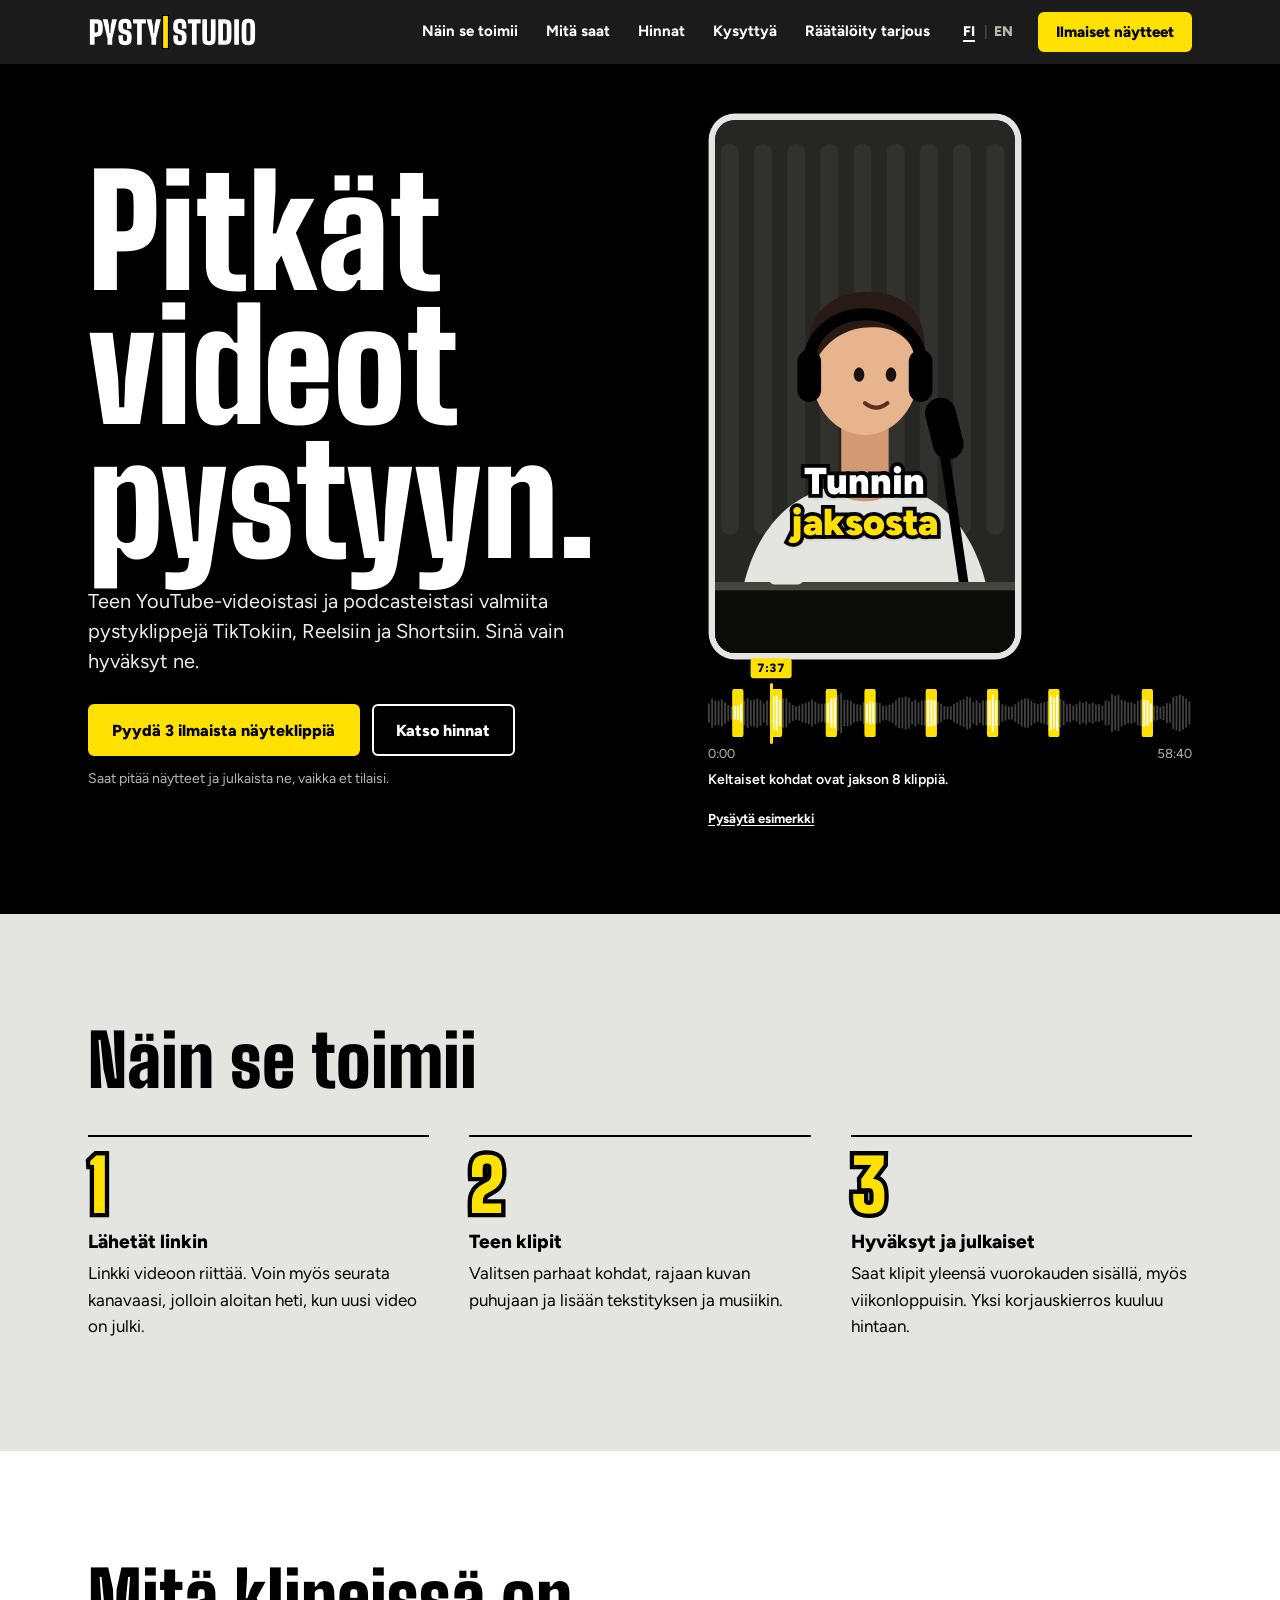
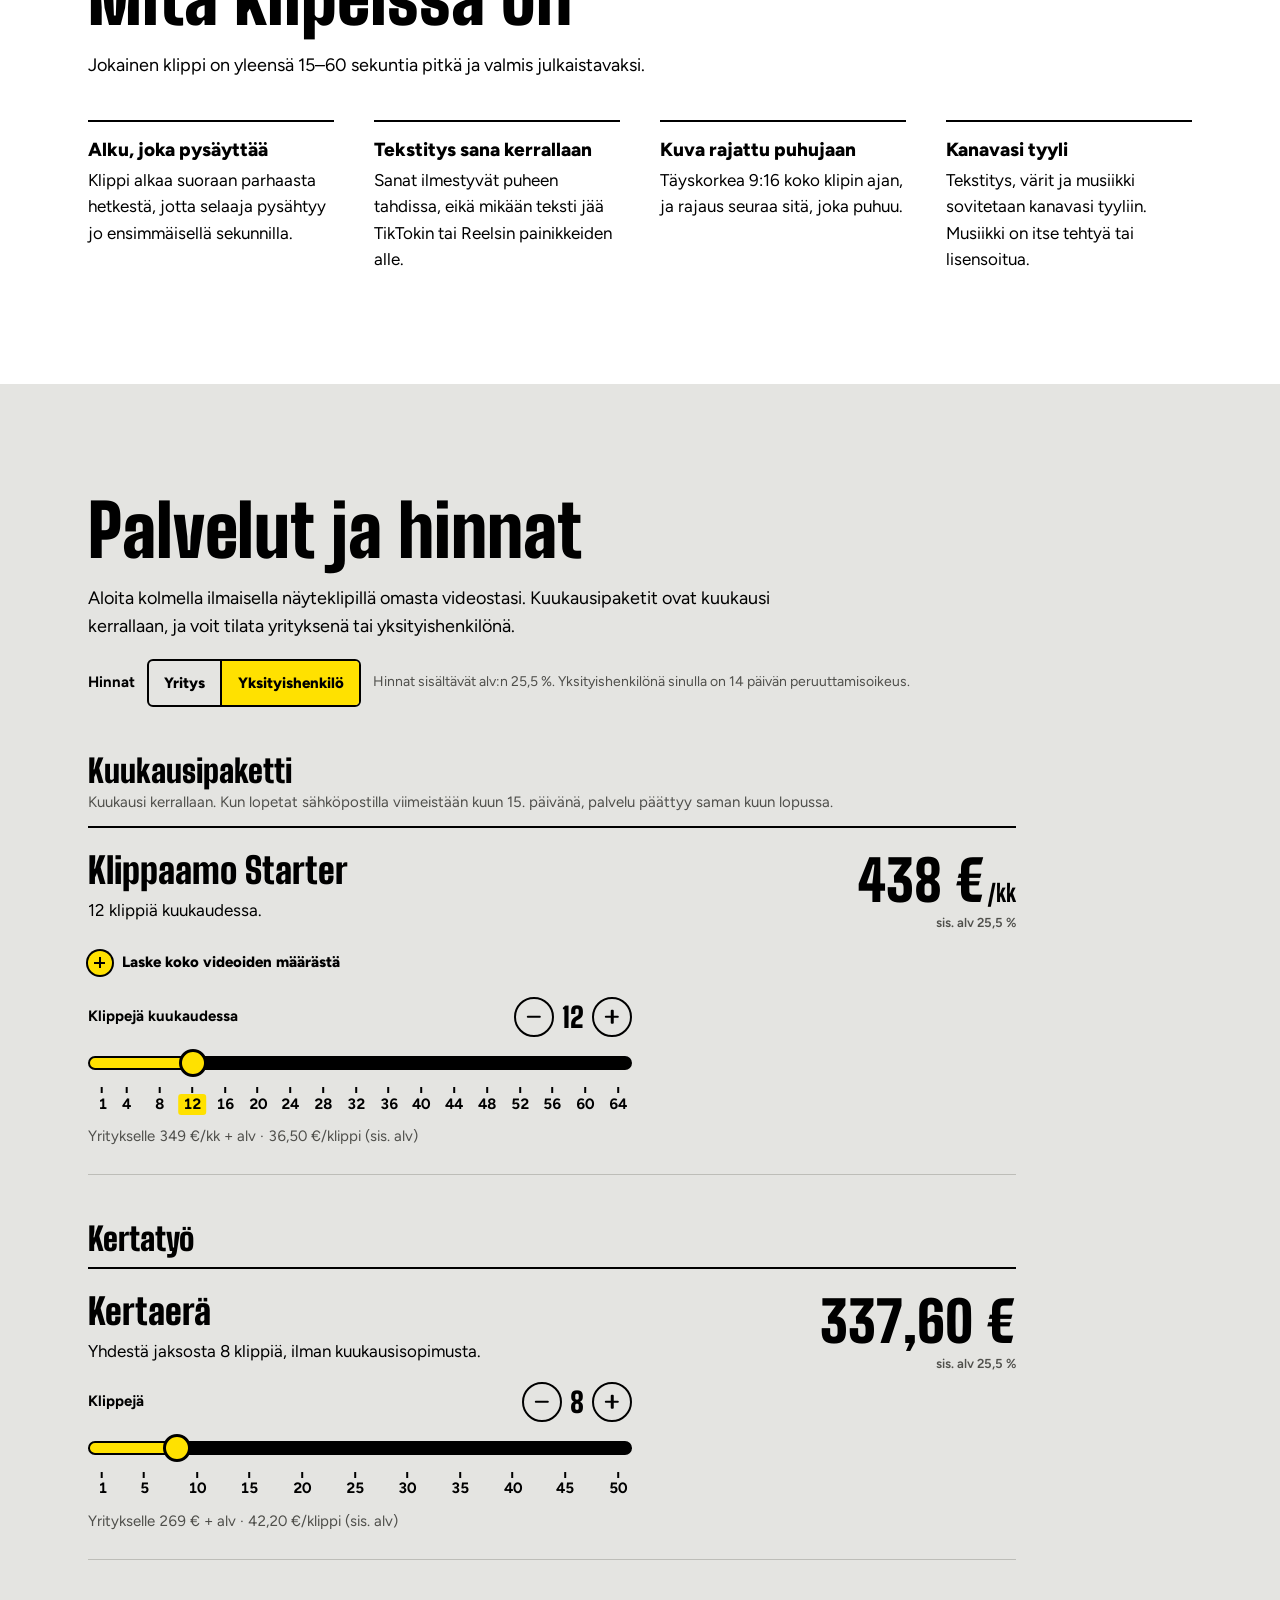
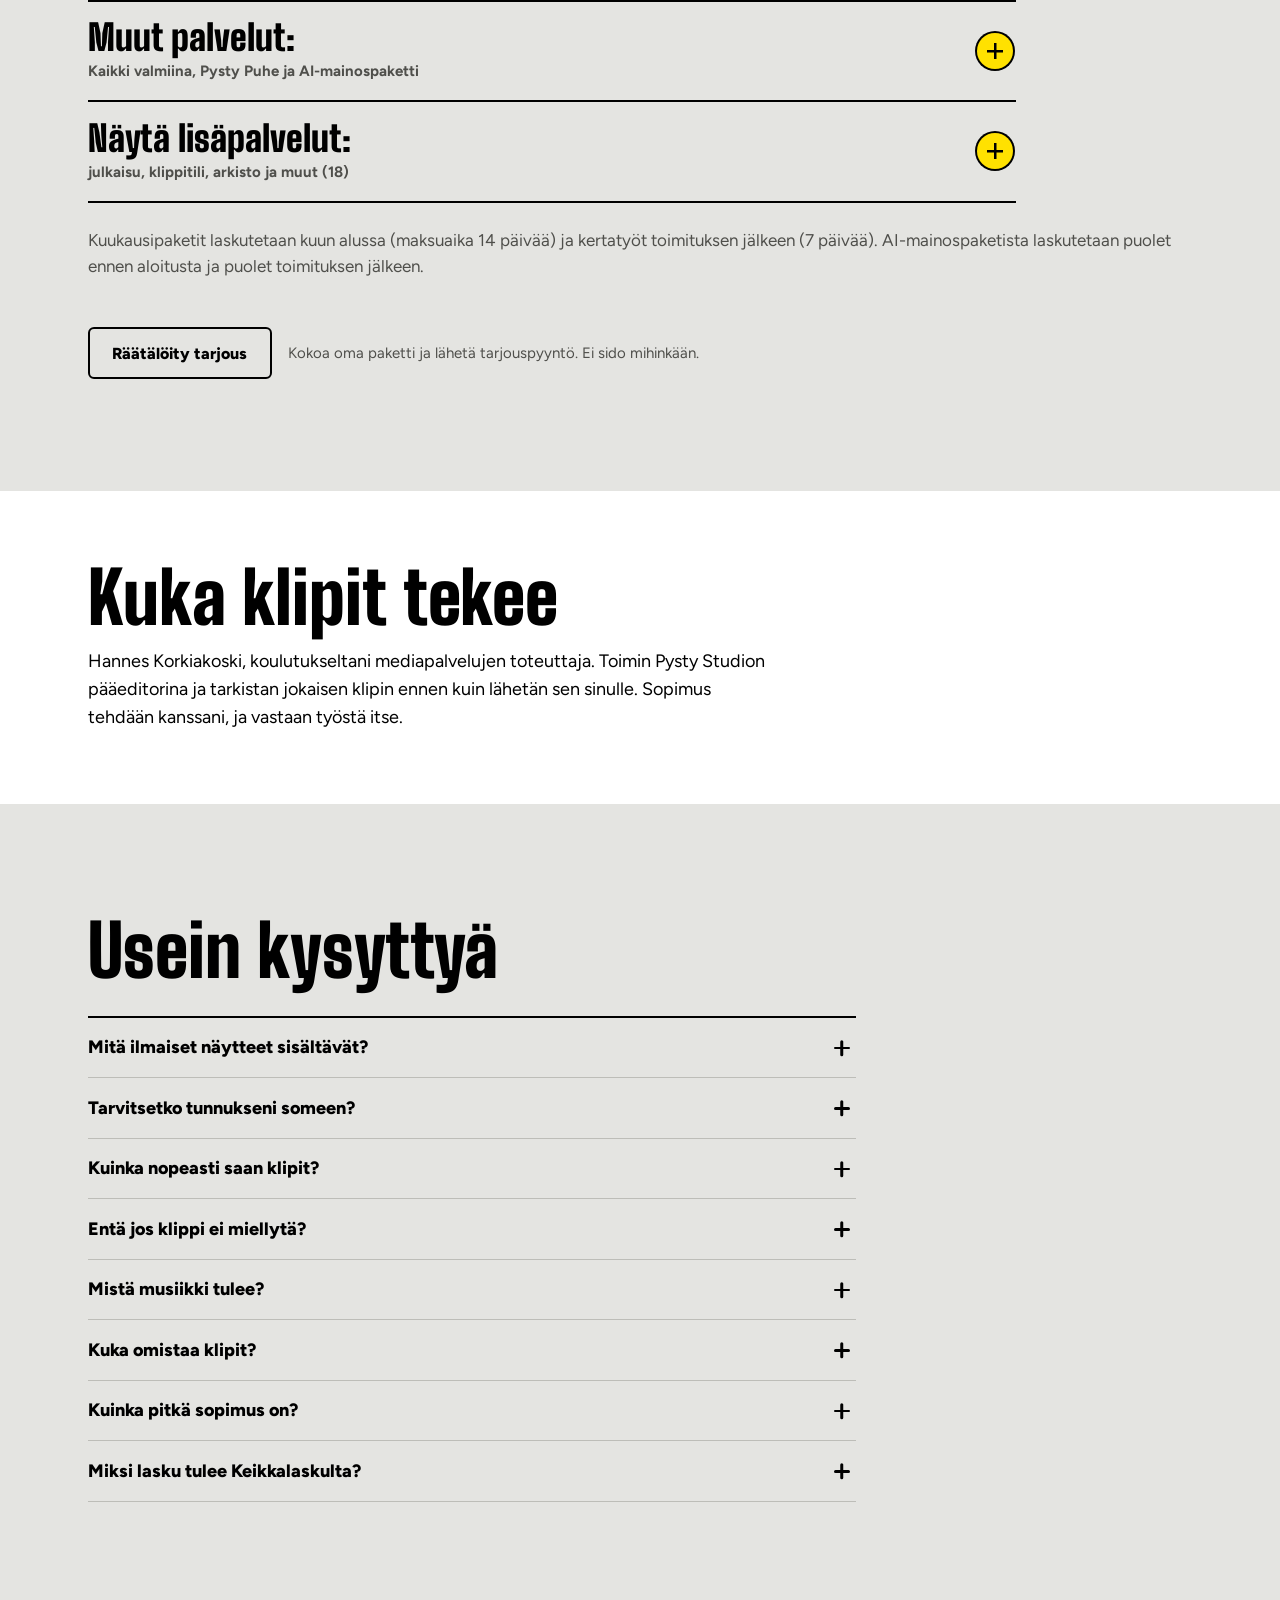
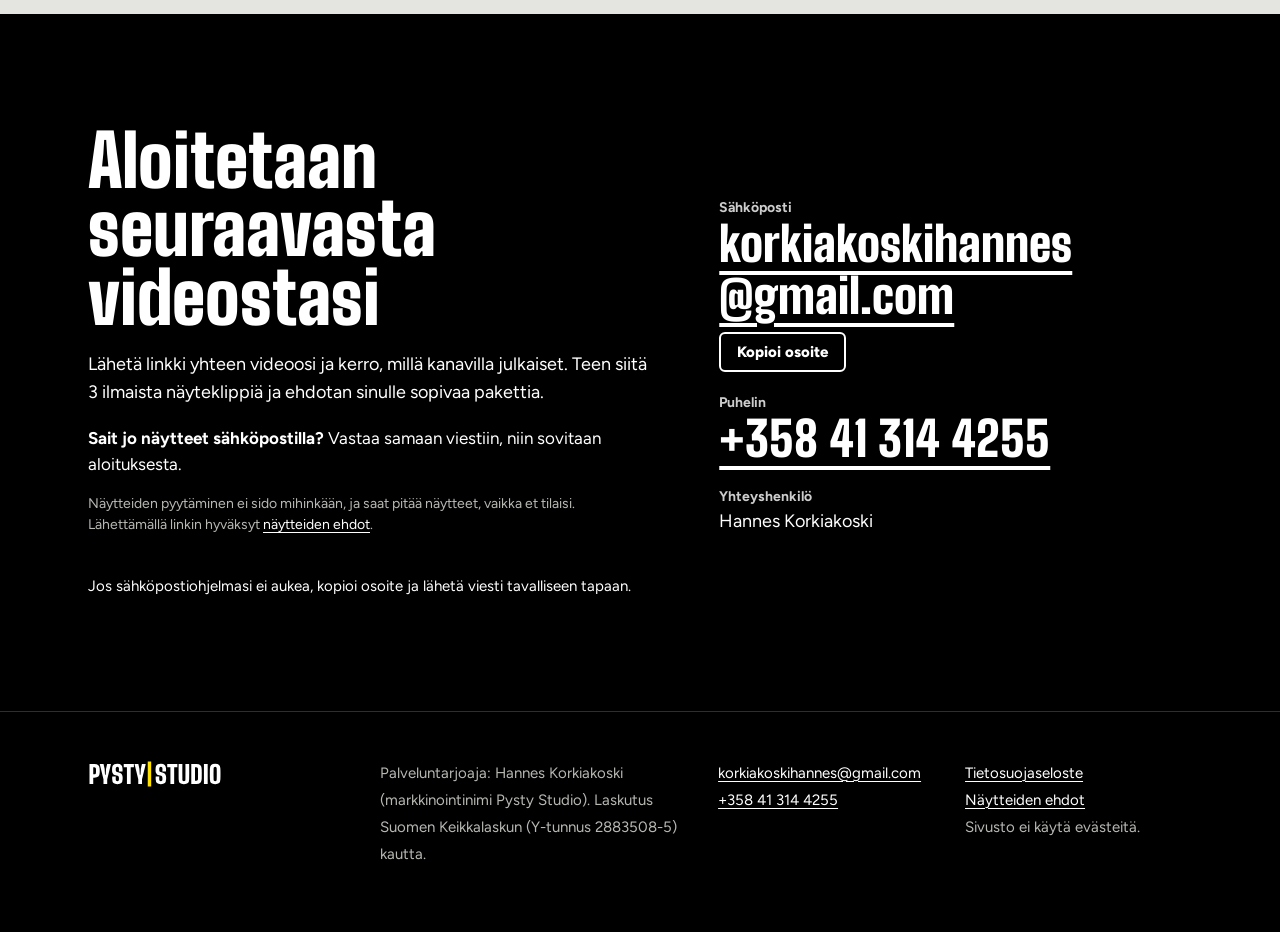
==== index.html @ 46921874 "Tekstikorjaukset (ChatGPT:n havainnot): valikossa Mitä saat / What you get, klipin pituus 15–60 s, i" ====
<!doctype html>
<html lang="fi">
<head>
  <meta charset="utf-8">
  <meta name="viewport" content="width=device-width, initial-scale=1">
  <title>Pysty Studio – pystyklipit pitkistä videoista ja podcasteista</title>
  <meta name="description" content="Pysty Studio tekee YouTube-videoista ja podcasteista valmiita 9:16-pystyklippejä TikTokiin, Reelsiin ja Shortsiin. 3 ilmaista näyteklippiä.">
  <!-- Hakukoneet ja somejaot. Osoitteet vaihtuvat, jos sivulle tulee oma verkkotunnus (ks. README.md). -->
  <link rel="canonical" href="https://pystystudio.fi/">
  <meta property="og:type" content="website">
  <meta property="og:site_name" content="Pysty Studio">
  <meta property="og:url" content="https://pystystudio.fi/">
  <meta property="og:title" content="Pysty Studio – pitkät videot pystyyn">
  <meta property="og:description" content="Valmiit pystyklipit YouTube-videoista ja podcasteista TikTokiin, Reelsiin ja Shortsiin. 3 ilmaista näyteklippiä.">
  <meta property="og:locale" content="fi_FI">
  <meta property="og:locale:alternate" content="en_US">
  <meta property="og:image" content="https://pystystudio.fi/assets/jakokuva.png">
  <meta property="og:image:type" content="image/png">
  <meta property="og:image:width" content="1200">
  <meta property="og:image:height" content="630">
  <meta property="og:image:alt" content="Pysty Studio: Pitkät videot pystyyn. 3 ilmaista näyteklippiä.">
  <meta name="twitter:card" content="summary_large_image">
  <meta name="theme-color" content="#000000">
  <!-- Kieliversiot: suomi (oletus) ja englanti (en/). -->
  <link rel="alternate" hreflang="fi" href="https://pystystudio.fi/">
  <link rel="alternate" hreflang="en" href="https://pystystudio.fi/en/">
  <link rel="alternate" hreflang="x-default" href="https://pystystudio.fi/">
  <link rel="icon" href="assets/apple-touch-icon.png" type="image/png" sizes="180x180">
  <link rel="icon" href="assets/favicon.svg" type="image/svg+xml">
  <link rel="apple-touch-icon" href="assets/apple-touch-icon.png">
  <!-- Fontit tulevat Google Fontsista. Omalle palvelimelle siirto: ks. README.md -->
  <link rel="preconnect" href="https://fonts.googleapis.com">
  <link rel="preconnect" href="https://fonts.gstatic.com" crossorigin>
  <link rel="stylesheet" href="https://fonts.googleapis.com/css2?family=Big+Shoulders+Display:wght@700..900&family=Figtree:wght@400..900&display=swap">
  <link rel="stylesheet" href="assets/tyyli.css">
  <!-- Pystyviiva-ilme (käytössä 23.10.2026): luokka ilme-uusi sekä assets/ilme-uusi.css ja ilme-uusi.js.
       Avausefekti (data-intro): poistettiin 28.10.2026 ja palautettiin uusittuna 29.10.2026 (noin 1,5 s, ilme-uusi.js).
       Introa ei näytetä, jos osoitteessa on #-ankkuri tai parametreja (esim. myyntiviestin linkki), paitsi ?intro=1. -->
  <script data-polku="assets/" data-intro>
  (function () {
    var h = document.documentElement, s = document.currentScript, p = s.getAttribute('data-polku');
    h.classList.add('ilme-uusi');
    var liike = !(window.matchMedia && window.matchMedia('(prefers-reduced-motion: reduce)').matches);
    if (liike && 'IntersectionObserver' in window) h.classList.add('ilme-animoi');
    var pakota = /[?&]intro=1(&|$)/.test(location.search);
    if (liike && s.hasAttribute('data-intro') && !location.hash && (!location.search || pakota)) {
      var nahty = false;
      try { nahty = window.localStorage.getItem('pystystudio-intro') === '1'; } catch (e) { nahty = false; }
      if (/[?&]intro=1(&|$)/.test(location.search)) nahty = false;
      if (!nahty) h.classList.add('intro-tulossa');
    }
    document.write('<link rel="stylesheet" href="' + p + 'ilme-uusi.css"><script src="' + p + 'ilme-uusi.js" defer><\/script>');
  })();
  </script>
  <script src="assets/sivu.js" defer></script>
  <script src="assets/hintadata.js" defer></script>
  <script src="assets/valuutta.js" defer></script>
  <script src="assets/hinnat.js" defer></script>
  <script src="assets/sahkoposti.js" defer></script>
</head>
<body>
  <a class="ohituslinkki" href="#sisalto">Siirry sisältöön</a>

  <!-- Esimerkkikuvan podcaststudio. Värit tulevat tyyli.css:n k-alkuisista muuttujista. -->
  <svg class="svg-maaritykset" width="0" height="0" aria-hidden="true" focusable="false">
    <defs>
      <pattern id="rimat" width="56" height="900" patternUnits="userSpaceOnUse">
        <rect x="13" y="40" width="30" height="660" rx="15" style="fill:var(--k-rima)"/>
      </pattern>
    </defs>
    <symbol id="kohtaus" viewBox="0 0 1600 900">
      <rect width="1600" height="900" style="fill:var(--k-seina)"/>
      <rect width="1600" height="900" fill="url(#rimat)"/>
      <circle cx="800" cy="170" r="74" style="fill:var(--k-lamppu);opacity:.18"/>
      <circle cx="800" cy="170" r="34" style="fill:var(--k-lamppu)"/>
      <!-- Puhuja A -->
      <path d="M262 900C264 724 332 642 420 620H540C628 642 696 724 698 900Z" style="fill:var(--k-paita-a)"/>
      <path d="M440 520h80v104c0 26-80 26-80 0z" style="fill:var(--k-iho-a-varjo)"/>
      <ellipse cx="480" cy="420" rx="92" ry="112" style="fill:var(--k-iho-a)"/>
      <path d="M386 428C370 330 420 290 486 290C552 290 596 334 576 424C566 378 540 352 498 350C450 348 410 370 386 428Z" style="fill:var(--k-hius-a)"/>
      <path d="M384 424C380 296 580 296 576 424" style="fill:none;stroke:var(--k-tumma);stroke-width:20;stroke-linecap:round"/>
      <rect x="366" y="388" width="40" height="88" rx="20" style="fill:var(--k-tumma)"/>
      <rect x="554" y="388" width="40" height="88" rx="20" style="fill:var(--k-tumma)"/>
      <ellipse cx="470" cy="430" rx="9" ry="12" style="fill:var(--k-silma)"/>
      <ellipse cx="524" cy="430" rx="9" ry="12" style="fill:var(--k-silma)"/>
      <path d="M480 478q19 15 38 0" style="fill:none;stroke:var(--k-suu);stroke-width:7;stroke-linecap:round"/>
      <path d="M648 790L614 560" style="stroke:var(--k-tumma);stroke-width:16;stroke-linecap:round"/>
      <rect x="588" y="468" width="52" height="106" rx="26" transform="rotate(-14 614 521)" style="fill:var(--k-tumma)"/>
      <!-- Puhuja B -->
      <path d="M902 900C904 724 972 642 1060 620H1180C1268 642 1336 724 1338 900Z" style="fill:var(--k-paita-b)"/>
      <path d="M1080 520h80v104c0 26-80 26-80 0z" style="fill:var(--k-iho-b-varjo)"/>
      <ellipse cx="1120" cy="420" rx="92" ry="112" style="fill:var(--k-iho-b)"/>
      <path d="M1024 404C1022 306 1070 286 1120 286C1170 286 1218 306 1216 404Z" style="fill:var(--k-pipo)"/>
      <rect x="1018" y="370" width="204" height="46" rx="23" style="fill:var(--k-pipo-varjo)"/>
      <ellipse cx="1092" cy="446" rx="9" ry="12" style="fill:var(--k-silma)"/>
      <ellipse cx="1146" cy="446" rx="9" ry="12" style="fill:var(--k-silma)"/>
      <path d="M1100 490q19 15 38 0" style="fill:none;stroke:var(--k-suu);stroke-width:7;stroke-linecap:round"/>
      <path d="M952 790L986 560" style="stroke:var(--k-tumma);stroke-width:16;stroke-linecap:round"/>
      <rect x="960" y="468" width="52" height="106" rx="26" transform="rotate(14 986 521)" style="fill:var(--k-tumma)"/>
      <!-- Pöytä -->
      <rect y="780" width="1600" height="120" style="fill:var(--k-poyta)"/>
      <rect y="780" width="1600" height="14" style="fill:var(--k-poyta-reuna)"/>
      <rect x="318" y="722" width="58" height="62" rx="9" style="fill:var(--k-muki)"/>
      <rect x="1226" y="722" width="58" height="62" rx="9" style="fill:var(--k-muki)"/>
    </symbol>
  </svg>

  <header class="ylapalkki">
    <div class="kehys ylapalkki-sisalto">
      <a class="logo" href="index.html" aria-label="Pysty Studio, etusivu">
        <img class="logo-vaalea" src="assets/logo.svg" alt="Pysty Studio" width="537" height="121">
        <img class="logo-tumma" src="assets/logo-tumma.svg" alt="" width="537" height="112">
      </a>
      <!-- Kapealla näytöllä (alle 56em) päävalikko avautuu Valikko-napista (sivu.js), ja kielivalinta on valikon lopussa.
           Ilman JavaScriptiä nappi on piilossa ja yläpalkki on kuten ennen. -->
      <nav class="paavalikko" id="paavalikko" aria-label="Päävalikko">
        <a href="#nain-se-toimii">Näin se toimii</a>
        <a href="#klipit">Mitä saat</a>
        <a href="#hinnat">Hinnat</a>
        <a href="#ukk">Kysyttyä</a>
        <a class="paavalikko-tarjous" href="tarjous.html" data-tarjouslinkki>Räätälöity tarjous</a>
        <span class="paavalikko-kielet">
          <a href="index.html" lang="fi" hreflang="fi" aria-current="page" aria-label="FI – suomeksi">FI</a>
          <a href="en/index.html" lang="en" hreflang="en" aria-label="EN – in English" data-kielilinkki>EN</a>
        </span>
      </nav>
      <nav class="kielet" aria-label="Kieli – Language">
        <a href="index.html" lang="fi" hreflang="fi" aria-current="page" aria-label="FI – suomeksi">FI</a>
        <span class="kielet-vali" aria-hidden="true">|</span>
        <a href="en/index.html" lang="en" hreflang="en" aria-label="EN – in English" data-kielilinkki>EN</a>
      </nav>
      <a class="nappi nappi-ensisijainen nappi-pieni" href="#yhteys">Ilmaiset näytteet</a>
      <button class="valikko-nappi" type="button" aria-expanded="false" aria-controls="paavalikko" hidden>
        <span class="valikko-kuvake" aria-hidden="true"></span><span class="piilotettu">Valikko</span>
      </button>
    </div>
  </header>

  <main id="sisalto">
    <section class="hero" aria-labelledby="hero-otsikko">
      <div class="kehys hero-ruudukko">
        <div class="hero-teksti">
          <h1 id="hero-otsikko"><span>Pitkät</span> <span>videot</span> <span class="kursori">pystyyn.</span></h1>
          <p class="ingressi">Teen YouTube-videoistasi ja podcasteistasi valmiita pystyklippejä TikTokiin, Reelsiin ja Shortsiin. Sinä vain hyväksyt ne.</p>
          <div class="toiminnot">
            <a class="nappi nappi-ensisijainen" href="mailto:korkiakoskihannes@gmail.com?subject=Ilmaiset%20n%C3%A4yteklipit&amp;body=Hei%20Hannes%2C%0A%0Ahaluaisin%203%20ilmaista%20n%C3%A4yteklippi%C3%A4.%0A%0ALinkki%20videoon%20tai%20jaksoon%3A%20%0AKanavan%20nimi%20tai%20linkki%3A%20%0AKanavat%2C%20joilla%20julkaisen%20(TikTok%2C%20Instagram%20Reels%2C%20YouTube%20Shorts)%3A%20%0A%0AToiveet%20(vapaaehtoinen)%3A%0A-%20Kohdat%2C%20joista%20haluan%20klipit%20(aikaleimat)%3A%20%0A-%20Tyyli%20(tekstityksen%20v%C3%A4rit%2C%20fontti%2C%20musiikki)%3A%20%0A-%20Kenelle%20kanava%20on%20suunnattu%3A%20%0A%0ANimi%3A%20%0AYritys%20ja%20Y-tunnus%20(jos%20tilaan%20yrityksen%C3%A4)%3A%20%0A%0AHyv%C3%A4ksyn%20n%C3%A4ytteiden%20ehdot%3A%20https%3A%2F%2Fpystystudio.fi%2Fnaytteet.html%0A">Pyydä 3 ilmaista näyteklippiä</a>
            <a class="nappi nappi-toissijainen" href="#hinnat">Katso hinnat</a>
          </div>
          <p class="pienteksti">Saat pitää näytteet ja julkaista ne, vaikka et tilaisi.</p>
        </div>

        <figure class="demo" data-demo data-puhuja="a">
          <div class="demo-rivi">
            <div class="klippi" aria-hidden="true">
              <div class="klippi-sisalto" data-puhuja="a">
                <svg class="kohtaus" viewBox="0 0 1600 900" aria-hidden="true" focusable="false"><use href="#kohtaus"/></svg>
                <p class="tekstitys" aria-hidden="true">tulee kahdeksan klippiä.</p>
              </div>
            </div>
          </div>
          <!-- Jakson aikajana: keltainen kursori kelaa kohtaan, josta puhelimen klippi on tehty (sivu.js). -->
          <figure class="aikajana">
            <div class="aikajana-rata">
              <svg class="aikajana-aalto" viewBox="0 0 1200 60" preserveAspectRatio="none" aria-hidden="true" focusable="false">
                <defs>
                  <clipPath id="klippikohdat">
                    <rect x="62" width="24" height="60"/><rect x="158" width="24" height="60"/>
                    <rect x="294" width="24" height="60"/><rect x="390" width="24" height="60"/>
                    <rect x="542" width="24" height="60"/><rect x="694" width="24" height="60"/>
                    <rect x="846" width="24" height="60"/><rect x="1078" width="24" height="60"/>
                  </clipPath>
                  <path id="aalto" d="M0 18.0h4.5v24h-4.5zM8 12.0h4.5v36h-4.5zM16 14.5h4.5v31h-4.5zM24 15.0h4.5v30h-4.5zM32 13.0h4.5v34h-4.5zM40 16.5h4.5v27h-4.5zM48 20.0h4.5v20h-4.5zM56 21.5h4.5v17h-4.5zM64 22.0h4.5v16h-4.5zM72 21.0h4.5v18h-4.5zM80 18.0h4.5v24h-4.5zM88 15.0h4.5v30h-4.5zM96 11.5h4.5v37h-4.5zM104 14.0h4.5v32h-4.5zM112 13.0h4.5v34h-4.5zM120 12.0h4.5v36h-4.5zM128 14.0h4.5v32h-4.5zM136 18.0h4.5v24h-4.5zM144 14.5h4.5v31h-4.5zM152 14.0h4.5v32h-4.5zM160 9.0h4.5v42h-4.5zM168 8.0h4.5v44h-4.5zM176 13.5h4.5v33h-4.5zM184 11.5h4.5v37h-4.5zM192 12.0h4.5v36h-4.5zM200 17.0h4.5v26h-4.5zM208 20.0h4.5v20h-4.5zM216 21.5h4.5v17h-4.5zM224 20.5h4.5v19h-4.5zM232 18.5h4.5v23h-4.5zM240 17.5h4.5v25h-4.5zM248 16.0h4.5v28h-4.5zM256 13.0h4.5v34h-4.5zM264 16.0h4.5v28h-4.5zM272 18.0h4.5v24h-4.5zM280 18.5h4.5v23h-4.5zM288 18.0h4.5v24h-4.5zM296 17.5h4.5v25h-4.5zM304 11.5h4.5v37h-4.5zM312 11.0h4.5v38h-4.5zM320 7.5h4.5v45h-4.5zM328 5.0h4.5v50h-4.5zM336 13.5h4.5v33h-4.5zM344 13.5h4.5v33h-4.5zM352 15.0h4.5v30h-4.5zM360 18.0h4.5v24h-4.5zM368 19.5h4.5v21h-4.5zM376 20.0h4.5v20h-4.5zM384 16.5h4.5v27h-4.5zM392 18.5h4.5v23h-4.5zM400 16.0h4.5v28h-4.5zM408 16.5h4.5v27h-4.5zM416 16.5h4.5v27h-4.5zM424 17.5h4.5v25h-4.5zM432 20.5h4.5v19h-4.5zM440 21.0h4.5v18h-4.5zM448 19.5h4.5v21h-4.5zM456 17.5h4.5v25h-4.5zM464 14.0h4.5v32h-4.5zM472 11.0h4.5v38h-4.5zM480 10.5h4.5v39h-4.5zM488 9.5h4.5v41h-4.5zM496 10.5h4.5v39h-4.5zM504 15.5h4.5v29h-4.5zM512 13.5h4.5v33h-4.5zM520 16.5h4.5v27h-4.5zM528 14.5h4.5v31h-4.5zM536 14.0h4.5v32h-4.5zM544 13.0h4.5v34h-4.5zM552 13.5h4.5v33h-4.5zM560 14.5h4.5v31h-4.5zM568 16.0h4.5v28h-4.5zM576 18.5h4.5v23h-4.5zM584 21.5h4.5v17h-4.5zM592 22.0h4.5v16h-4.5zM600 21.5h4.5v17h-4.5zM608 18.5h4.5v23h-4.5zM616 16.5h4.5v27h-4.5zM624 14.0h4.5v32h-4.5zM632 12.5h4.5v35h-4.5zM640 9.5h4.5v41h-4.5zM648 10.5h4.5v39h-4.5zM656 16.5h4.5v27h-4.5zM664 14.0h4.5v32h-4.5zM672 17.5h4.5v25h-4.5zM680 14.5h4.5v31h-4.5zM688 14.5h4.5v31h-4.5zM696 14.0h4.5v32h-4.5zM704 7.0h4.5v46h-4.5zM712 14.0h4.5v32h-4.5zM720 14.0h4.5v32h-4.5zM728 19.0h4.5v22h-4.5zM736 20.5h4.5v19h-4.5zM744 22.0h4.5v16h-4.5zM752 22.0h4.5v16h-4.5zM760 19.0h4.5v22h-4.5zM768 16.0h4.5v28h-4.5zM776 13.0h4.5v34h-4.5zM784 12.0h4.5v36h-4.5zM792 12.0h4.5v36h-4.5zM800 14.5h4.5v31h-4.5zM808 17.5h4.5v25h-4.5zM816 19.0h4.5v22h-4.5zM824 17.5h4.5v25h-4.5zM832 16.5h4.5v27h-4.5zM840 15.0h4.5v30h-4.5zM848 8.5h4.5v43h-4.5zM856 11.0h4.5v38h-4.5zM864 7.5h4.5v45h-4.5zM872 12.0h4.5v36h-4.5zM880 14.5h4.5v31h-4.5zM888 19.0h4.5v22h-4.5zM896 18.5h4.5v23h-4.5zM904 20.5h4.5v19h-4.5zM912 19.0h4.5v22h-4.5zM920 15.5h4.5v29h-4.5zM928 17.5h4.5v25h-4.5zM936 15.5h4.5v29h-4.5zM944 18.5h4.5v23h-4.5zM952 17.0h4.5v26h-4.5zM960 19.5h4.5v21h-4.5zM968 19.0h4.5v22h-4.5zM976 20.5h4.5v19h-4.5zM984 14.5h4.5v31h-4.5zM992 15.0h4.5v30h-4.5zM1000 6.5h4.5v47h-4.5zM1008 8.5h4.5v43h-4.5zM1016 7.5h4.5v45h-4.5zM1024 13.0h4.5v34h-4.5zM1032 15.0h4.5v30h-4.5zM1040 17.0h4.5v26h-4.5zM1048 16.5h4.5v27h-4.5zM1056 18.5h4.5v23h-4.5zM1064 14.5h4.5v31h-4.5zM1072 13.5h4.5v33h-4.5zM1080 13.0h4.5v34h-4.5zM1088 14.5h4.5v31h-4.5zM1096 18.5h4.5v23h-4.5zM1104 20.5h4.5v19h-4.5zM1112 20.5h4.5v19h-4.5zM1120 22.5h4.5v15h-4.5zM1128 21.0h4.5v18h-4.5zM1136 17.5h4.5v25h-4.5zM1144 18.0h4.5v24h-4.5zM1152 10.0h4.5v40h-4.5zM1160 8.5h4.5v43h-4.5zM1168 7.0h4.5v46h-4.5zM1176 9.0h4.5v42h-4.5zM1184 12.0h4.5v36h-4.5zM1192 15.5h4.5v29h-4.5z"/>
                </defs>
                <g class="aikajana-kohdat">
                  <rect x="60" y="0" width="28" height="60" rx="4"/><rect x="156" y="0" width="28" height="60" rx="4"/>
                  <rect x="292" y="0" width="28" height="60" rx="4"/><rect x="388" y="0" width="28" height="60" rx="4"/>
                  <rect x="540" y="0" width="28" height="60" rx="4"/><rect x="692" y="0" width="28" height="60" rx="4"/>
                  <rect x="844" y="0" width="28" height="60" rx="4"/><rect x="1076" y="0" width="28" height="60" rx="4"/>
                </g>
                <use href="#aalto" class="aikajana-puhe"/>
                <use href="#aalto" class="aikajana-valitut" clip-path="url(#klippikohdat)"/>
              </svg>
              <span class="aikajana-kursori" aria-hidden="true" hidden><span class="aikajana-aika">0:00</span></span>
            </div>
            <div class="aikajana-ajat" aria-hidden="true"><span>0:00</span><span>58:40</span></div>
            <figcaption>Keltaiset kohdat ovat jakson 8 klippiä.</figcaption>
          </figure>
          <button class="demo-tauko" type="button" hidden>Pysäytä esimerkki</button>
          <figcaption class="piilotettu">Esimerkki: podcastjakson kuva rajataan pystyyn puhujan kohdalle, ja tekstitys etenee sana kerrallaan.</figcaption>
        </figure>
      </div>
    </section>

    <section id="nain-se-toimii" class="osio" aria-labelledby="vaiheet-otsikko">
      <div class="kehys">
        <h2 id="vaiheet-otsikko">Näin se toimii</h2>
        <ol class="vaiheet">
          <li>
            <h3>Lähetät linkin</h3>
            <p>Linkki videoon riittää. Voin myös seurata kanavaasi, jolloin aloitan heti, kun uusi video on julki.</p>
          </li>
          <li>
            <h3>Teen klipit</h3>
            <p>Valitsen parhaat kohdat, rajaan kuvan puhujaan ja lisään tekstityksen ja musiikin.</p>
          </li>
          <li>
            <h3>Hyväksyt ja julkaiset</h3>
            <p>Saat klipit yleensä vuorokauden sisällä, myös viikonloppuisin. Yksi korjauskierros kuuluu hintaan.</p>
          </li>
        </ol>
      </div>
    </section>

    <section id="klipit" class="osio osio-pinta" aria-labelledby="klipit-otsikko">
      <div class="kehys">
        <h2 id="klipit-otsikko">Mitä klipeissä on</h2>
        <p class="johdanto">Jokainen klippi on yleensä 15–60 sekuntia pitkä ja valmis julkaistavaksi.</p>
        <!-- Kevennetty 28.10.2026 (Hanneksen veljen palaute): kaavio ja tekniset luvut pois, neljä asiaa lyhyesti. -->
        <ul class="ominaisuudet ominaisuudet-tiivis">
          <li>
            <h3>Alku, joka pysäyttää</h3>
            <p>Klippi alkaa suoraan parhaasta hetkestä, jotta selaaja pysähtyy jo ensimmäisellä sekunnilla.</p>
          </li>
          <li>
            <h3>Tekstitys sana kerrallaan</h3>
            <p>Sanat ilmestyvät puheen tahdissa, eikä mikään teksti jää TikTokin tai Reelsin painikkeiden alle.</p>
          </li>
          <li>
            <h3>Kuva rajattu puhujaan</h3>
            <p>Täyskorkea 9:16 koko klipin ajan, ja rajaus seuraa sitä, joka puhuu.</p>
          </li>
          <li>
            <h3>Kanavasi tyyli</h3>
            <p>Tekstitys, värit ja musiikki sovitetaan kanavasi tyyliin. Musiikki on itse tehtyä tai lisensoitua.</p>
          </li>
        </ul>
      </div>
    </section>

    <section id="hinnat" class="osio" aria-labelledby="hinnat-otsikko">
      <div class="kehys">
        <h2 id="hinnat-otsikko">Palvelut ja hinnat</h2>
        <p class="johdanto">Aloita kolmella ilmaisella näyteklipillä omasta videostasi. Kuukausipaketit ovat kuukausi kerrallaan, ja voit tilata yrityksenä tai yksityishenkilönä.</p>

        <!-- Hintatapa Yksityishenkilö | Yritys (assets/hinnat.js): yksityishenkilölle hinnat alv:n kanssa, yritykselle alv 0 %.
             Oletus on yksityishenkilö. Valinta muistetaan selaimessa, ja osoitteella ?hinnat=yritys sivu aukeaa yrityksen hinnoilla.
             Huomautuksen tekstit ovat data-kuluttaja- ja data-yritys-kentissä. Ilman JavaScriptiä valitsin on piilossa,
             ja kortit näyttävät alv 0 % -hinnan ja yhteenvetorivillä hinnan alv:n kanssa. -->
        <div class="valuutta" data-hintatapa-valitsin hidden>
          <span class="valuutta-otsikko" id="hintatapa-otsikko">Hinnat</span>
          <div class="valuutta-napit" role="group" aria-labelledby="hintatapa-otsikko">
            <button type="button" data-hintatapa-nappi="yritys" aria-pressed="false">Yritys</button>
            <button type="button" data-hintatapa-nappi="kuluttaja" aria-pressed="true">Yksityishenkilö</button>
          </div>
          <p class="valuutta-huomio" data-hintatapa-huomio data-kuluttaja="Hinnat sisältävät alv:n 25,5 %. Yksityishenkilönä sinulla on 14 päivän peruuttamisoikeus." data-yritys="Hinnat ovat alv 0 %, ja laskuun lisätään alv 25,5 %."></p>
          <p class="piilotettu" data-hintatapa-ilmoitus aria-live="polite"></p>
        </div>
        <!-- Hintavivut palautettu 28.10.2026 (Hanneksen pyyntö: vipu oli kivemman näköinen kuin pakettikortit). Klippaamossa koot 4–64,
             videoita 1–20 ja klippiä per video 1–8 kuten tarjoussivulla. Kapealla porrasrivillä näkyvät vain data-avain-numerot.
             Hintasäätimet: hinnat ovat tiedostossa assets/hintadata.js (data-saadin kertoo, mikä palvelu).
             Portaat (n = klippejä) ja portaiden omat nimet ovat kortin data-portaat-attribuutissa.
             data-oletus on oletusportaan järjestysnumero (0 = ensimmäinen). Ilman JavaScriptiä näkyy oletusporras,
             joten kortin teksteissä on oletusportaan luvut. Muutos: päivitä hintadata.js ja oletusportaan tekstit
             sekä tähän että en/index.html-tiedostoon. Kiinteät hinnat: data-hinta="nimi" (hintadata.js, kiinteat).
             Säätimissä on autocomplete="off" (Takaisin-nappi, ks. hinnat.js). -->

        <div class="hintaryhma">
          <div class="hintaryhma-otsikko">
            <h3>Kuukausipaketti</h3>
            <p>Kuukausi kerrallaan. Kun lopetat sähköpostilla viimeistään kuun 15. päivänä, palvelu päättyy saman kuun lopussa.</p>
          </div>
          <ul class="hinnasto">
            <li class="hintarivi saadinrivi" data-saadin="klippaamo" data-nimi="Klippaamo" data-malli="{n} {yksikko} kuukaudessa." data-yksikko="klippi|klippiä" data-per="klippi" data-kk data-oletus="11"
                data-portaat='[{"n":1},{"n":2},{"n":3},{"n":4},{"n":5},{"n":6},{"n":7},{"n":8},{"n":9},{"n":10},{"n":11},{"n":12,"nimi":"Klippaamo Starter"},{"n":13},{"n":14},{"n":15},{"n":16},{"n":17},{"n":18},{"n":19},{"n":20},{"n":21},{"n":22},{"n":23},{"n":24,"nimi":"Klippaamo Pro","lisa":"+ valmis julkaisuteksti jokaiselle klipille"},{"n":25,"nimi":"Klippaamo Pro","lisa":"+ valmis julkaisuteksti jokaiselle klipille"},{"n":26,"nimi":"Klippaamo Pro","lisa":"+ valmis julkaisuteksti jokaiselle klipille"},{"n":27,"nimi":"Klippaamo Pro","lisa":"+ valmis julkaisuteksti jokaiselle klipille"},{"n":28,"nimi":"Klippaamo Pro","lisa":"+ valmis julkaisuteksti jokaiselle klipille"},{"n":29,"nimi":"Klippaamo Pro","lisa":"+ valmis julkaisuteksti jokaiselle klipille"},{"n":30,"nimi":"Klippaamo Pro","lisa":"+ valmis julkaisuteksti jokaiselle klipille"},{"n":31,"nimi":"Klippaamo Pro","lisa":"+ valmis julkaisuteksti jokaiselle klipille"},{"n":32,"nimi":"Klippaamo Pro","lisa":"+ valmis julkaisuteksti jokaiselle klipille"},{"n":33,"nimi":"Klippaamo Pro","lisa":"+ valmis julkaisuteksti jokaiselle klipille"},{"n":34,"nimi":"Klippaamo Pro","lisa":"+ valmis julkaisuteksti jokaiselle klipille"},{"n":35,"nimi":"Klippaamo Pro","lisa":"+ valmis julkaisuteksti jokaiselle klipille"},{"n":36,"nimi":"Klippaamo Pro","lisa":"+ valmis julkaisuteksti jokaiselle klipille"},{"n":37,"nimi":"Klippaamo Pro","lisa":"+ valmis julkaisuteksti jokaiselle klipille"},{"n":38,"nimi":"Klippaamo Pro","lisa":"+ valmis julkaisuteksti jokaiselle klipille"},{"n":39,"nimi":"Klippaamo Pro","lisa":"+ valmis julkaisuteksti jokaiselle klipille"},{"n":40,"nimi":"Klippaamo Pro","lisa":"+ valmis julkaisuteksti jokaiselle klipille"},{"n":41,"nimi":"Klippaamo Pro","lisa":"+ valmis julkaisuteksti jokaiselle klipille"},{"n":42,"nimi":"Klippaamo Pro","lisa":"+ valmis julkaisuteksti jokaiselle klipille"},{"n":43,"nimi":"Klippaamo Pro","lisa":"+ valmis julkaisuteksti jokaiselle klipille"},{"n":44,"nimi":"Klippaamo Pro","lisa":"+ valmis julkaisuteksti jokaiselle klipille"},{"n":45,"nimi":"Klippaamo Pro","lisa":"+ valmis julkaisuteksti jokaiselle klipille"},{"n":46,"nimi":"Klippaamo Pro","lisa":"+ valmis julkaisuteksti jokaiselle klipille"},{"n":47,"nimi":"Klippaamo Pro","lisa":"+ valmis julkaisuteksti jokaiselle klipille"},{"n":48,"nimi":"Klippaamo Pro","lisa":"+ valmis julkaisuteksti jokaiselle klipille"},{"n":49,"nimi":"Klippaamo Pro","lisa":"+ valmis julkaisuteksti jokaiselle klipille"},{"n":50,"nimi":"Klippaamo Pro","lisa":"+ valmis julkaisuteksti jokaiselle klipille"},{"n":51,"nimi":"Klippaamo Pro","lisa":"+ valmis julkaisuteksti jokaiselle klipille"},{"n":52,"nimi":"Klippaamo Pro","lisa":"+ valmis julkaisuteksti jokaiselle klipille"},{"n":53,"nimi":"Klippaamo Pro","lisa":"+ valmis julkaisuteksti jokaiselle klipille"},{"n":54,"nimi":"Klippaamo Pro","lisa":"+ valmis julkaisuteksti jokaiselle klipille"},{"n":55,"nimi":"Klippaamo Pro","lisa":"+ valmis julkaisuteksti jokaiselle klipille"},{"n":56,"nimi":"Klippaamo Pro","lisa":"+ valmis julkaisuteksti jokaiselle klipille"},{"n":57,"nimi":"Klippaamo Pro","lisa":"+ valmis julkaisuteksti jokaiselle klipille"},{"n":58,"nimi":"Klippaamo Pro","lisa":"+ valmis julkaisuteksti jokaiselle klipille"},{"n":59,"nimi":"Klippaamo Pro","lisa":"+ valmis julkaisuteksti jokaiselle klipille"},{"n":60,"nimi":"Klippaamo Pro","lisa":"+ valmis julkaisuteksti jokaiselle klipille"},{"n":61,"nimi":"Klippaamo Pro","lisa":"+ valmis julkaisuteksti jokaiselle klipille"},{"n":62,"nimi":"Klippaamo Pro","lisa":"+ valmis julkaisuteksti jokaiselle klipille"},{"n":63,"nimi":"Klippaamo Pro","lisa":"+ valmis julkaisuteksti jokaiselle klipille"},{"n":64,"nimi":"Klippaamo Pro","lisa":"+ valmis julkaisuteksti jokaiselle klipille"}]'>
              <div>
                <h4 data-nimi>Klippaamo Starter</h4>
                <p data-kuvaus>12 klippiä kuukaudessa.</p>
              </div>
              <p class="hinta"><span class="summa" data-summa>349&nbsp;€</span><span class="jakso">/kk</span><span class="alv">+ alv 25,5&nbsp;%</span></p>
              <div class="saadin" hidden>
                <!-- Laskuri on suljettavan otsikon takana (28.10.2026), jotta kortissa näkyy yksi säädin. Laskuri siirtää alla olevan säätimen.
                     Osoitteen valinnat ?videot=&per= avaavat sen (hinnat.js). -->
                <details class="apu-avattava">
                  <summary>Laske koko videoiden määrästä</summary>
                  <!-- Apusäätimet: videoita × klippiä per video siirtää pakettisäätimen pienimpään riittävään portaaseen.
                       data-arvot = säätimen arvot, data-oletus = oletusarvon järjestysnumero (0 = ensimmäinen). -->
                  <div class="apusaatimet" data-apusaatimet role="group" aria-labelledby="apu-otsikko" hidden>
                    <p class="apu-otsikko piilotettu" id="apu-otsikko">Laske paketin koko</p>
                    <div class="apusaadin">
                      <div class="saadin-otsikko"><label for="saadin-videot">Videoita kuukaudessa</label><span class="saadin-arvo" data-apu-arvo="videot" aria-hidden="true">4</span></div>
                      <input class="saadin-input" type="range" id="saadin-videot" min="0" max="19" step="1" value="3" autocomplete="off" data-apu="videot" data-arvot="[1,2,3,4,5,6,7,8,9,10,11,12,13,14,15,16,17,18,19,20]" data-oletus="3">
                      <div class="portaat portaat-tiheat" aria-hidden="true" style="--n:20"><span style="--i:0" data-i="0" data-avain>1</span><span style="--i:1" data-i="1">2</span><span style="--i:2" data-i="2">3</span><span style="--i:3" data-i="3">4</span><span style="--i:4" data-i="4" data-avain>5</span><span style="--i:5" data-i="5">6</span><span style="--i:6" data-i="6">7</span><span style="--i:7" data-i="7">8</span><span style="--i:8" data-i="8">9</span><span style="--i:9" data-i="9" data-avain>10</span><span style="--i:10" data-i="10">11</span><span style="--i:11" data-i="11">12</span><span style="--i:12" data-i="12">13</span><span style="--i:13" data-i="13">14</span><span style="--i:14" data-i="14" data-avain>15</span><span style="--i:15" data-i="15">16</span><span style="--i:16" data-i="16">17</span><span style="--i:17" data-i="17">18</span><span style="--i:18" data-i="18">19</span><span style="--i:19" data-i="19" data-avain>20</span></div>
                    </div>
                    <div class="apusaadin">
                      <div class="saadin-otsikko"><label for="saadin-per-video">Klippiä per video</label><span class="saadin-arvo" data-apu-arvo="per" aria-hidden="true">3</span></div>
                      <input class="saadin-input" type="range" id="saadin-per-video" min="0" max="7" step="1" value="2" autocomplete="off" data-apu="per" data-arvot="[1,2,3,4,5,6,7,8]" data-oletus="2">
                      <div class="portaat" aria-hidden="true" style="--n:8"><span style="--i:0" data-i="0">1</span><span style="--i:1" data-i="1">2</span><span style="--i:2" data-i="2">3</span><span style="--i:3" data-i="3">4</span><span style="--i:4" data-i="4">5</span><span style="--i:5" data-i="5">6</span><span style="--i:6" data-i="6">7</span><span style="--i:7" data-i="7">8</span></div>
                    </div>
                    <div class="apu-tulos">
                      <p class="apu-yhteensa" data-apu-yhteensa>Yhteensä 12 klippiä kuukaudessa</p>
                      <p class="apu-viesti" data-apu-viesti hidden><span data-apu-viesti-teksti></span> <a data-apu-tarjous href="mailto:korkiakoskihannes@gmail.com?subject=Tarjouspyynt%C3%B6%3A%20yli%2064%20klippi%C3%A4%20kuukaudessa&amp;body=Hei%2C%0A%0AVideoita%20kuukaudessa%3A%20%0AKlippi%C3%A4%20per%20video%3A%20%0AKanava%3A%20%0A" hidden>Kysy tarjous</a></p>
                      <p class="piilotettu" data-apu-ilmoitus aria-live="polite"></p>
                    </div>
                  </div>
                </details>
                <div class="saadin-otsikko"><label for="saadin-kuukausi">Klippejä kuukaudessa</label><span class="saadin-arvo" data-arvo aria-hidden="true">12</span></div>
                <input class="saadin-input" type="range" id="saadin-kuukausi" min="0" max="63" step="1" value="11" autocomplete="off">
                <div class="portaat portaat-tiheat" aria-hidden="true" style="--n:64"><span style="--i:0" data-i="0" data-avain>1</span><span style="--i:1" data-i="1">2</span><span style="--i:2" data-i="2">3</span><span style="--i:3" data-i="3" data-avain-leve>4</span><span style="--i:4" data-i="4">5</span><span style="--i:5" data-i="5">6</span><span style="--i:6" data-i="6">7</span><span style="--i:7" data-i="7" data-avain-leve>8</span><span style="--i:8" data-i="8">9</span><span style="--i:9" data-i="9">10</span><span style="--i:10" data-i="10">11</span><span style="--i:11" data-i="11" data-avain-leve>12</span><span style="--i:12" data-i="12">13</span><span style="--i:13" data-i="13">14</span><span style="--i:14" data-i="14">15</span><span style="--i:15" data-i="15" data-avain>16</span><span style="--i:16" data-i="16">17</span><span style="--i:17" data-i="17">18</span><span style="--i:18" data-i="18">19</span><span style="--i:19" data-i="19" data-avain-leve>20</span><span style="--i:20" data-i="20">21</span><span style="--i:21" data-i="21">22</span><span style="--i:22" data-i="22">23</span><span style="--i:23" data-i="23" data-avain-leve>24</span><span style="--i:24" data-i="24">25</span><span style="--i:25" data-i="25">26</span><span style="--i:26" data-i="26">27</span><span style="--i:27" data-i="27" data-avain-leve>28</span><span style="--i:28" data-i="28">29</span><span style="--i:29" data-i="29">30</span><span style="--i:30" data-i="30">31</span><span style="--i:31" data-i="31" data-avain>32</span><span style="--i:32" data-i="32">33</span><span style="--i:33" data-i="33">34</span><span style="--i:34" data-i="34">35</span><span style="--i:35" data-i="35" data-avain-leve>36</span><span style="--i:36" data-i="36">37</span><span style="--i:37" data-i="37">38</span><span style="--i:38" data-i="38">39</span><span style="--i:39" data-i="39" data-avain-leve>40</span><span style="--i:40" data-i="40">41</span><span style="--i:41" data-i="41">42</span><span style="--i:42" data-i="42">43</span><span style="--i:43" data-i="43" data-avain-leve>44</span><span style="--i:44" data-i="44">45</span><span style="--i:45" data-i="45">46</span><span style="--i:46" data-i="46">47</span><span style="--i:47" data-i="47" data-avain>48</span><span style="--i:48" data-i="48">49</span><span style="--i:49" data-i="49">50</span><span style="--i:50" data-i="50">51</span><span style="--i:51" data-i="51" data-avain-leve>52</span><span style="--i:52" data-i="52">53</span><span style="--i:53" data-i="53">54</span><span style="--i:54" data-i="54">55</span><span style="--i:55" data-i="55" data-avain-leve>56</span><span style="--i:56" data-i="56">57</span><span style="--i:57" data-i="57">58</span><span style="--i:58" data-i="58">59</span><span style="--i:59" data-i="59" data-avain-leve>60</span><span style="--i:60" data-i="60">61</span><span style="--i:61" data-i="61">62</span><span style="--i:62" data-i="62">63</span><span style="--i:63" data-i="63" data-avain>64</span></div>
              </div>
              <p class="saadin-lisa" data-lisa hidden></p>
              <p class="saadin-yhteenveto" data-yhteenveto>Sis. alv 25,5&nbsp;%: 438&nbsp;€/kk · 29,08&nbsp;€/klippi (alv 0&nbsp;%)</p>
            </li>
          </ul>
        </div>

        <div class="hintaryhma">
          <div class="hintaryhma-otsikko">
            <h3>Kertatyö</h3>
          </div>
          <ul class="hinnasto">
            <li class="hintarivi saadinrivi" data-saadin="kertaera" data-nimi="Kertaerä" data-malli="Yhdestä jaksosta {n} {yksikko}, ilman kuukausisopimusta." data-yksikko="klippi|klippiä" data-per="klippi" data-oletus="7"
                data-portaat='[{"n":1},{"n":2},{"n":3},{"n":4},{"n":5},{"n":6},{"n":7},{"n":8},{"n":9},{"n":10},{"n":11},{"n":12},{"n":13},{"n":14},{"n":15},{"n":16},{"n":17},{"n":18},{"n":19},{"n":20},{"n":21},{"n":22},{"n":23},{"n":24},{"n":25},{"n":26},{"n":27},{"n":28},{"n":29},{"n":30},{"n":31},{"n":32},{"n":33},{"n":34},{"n":35},{"n":36},{"n":37},{"n":38},{"n":39},{"n":40},{"n":41},{"n":42},{"n":43},{"n":44},{"n":45},{"n":46},{"n":47},{"n":48},{"n":49},{"n":50}]'>
              <div>
                <h4 data-nimi>Kertaerä</h4>
                <p data-kuvaus>Yhdestä jaksosta 8 klippiä, ilman kuukausisopimusta.</p>
              </div>
              <p class="hinta"><span class="summa" data-summa>269&nbsp;€</span><span class="alv">+ alv 25,5&nbsp;%</span></p>
              <div class="saadin" hidden>
                <div class="saadin-otsikko"><label for="saadin-kertaera">Klippejä</label><span class="saadin-arvo" data-arvo aria-hidden="true">8</span></div>
                <input class="saadin-input" type="range" id="saadin-kertaera" min="0" max="49" step="1" value="7" autocomplete="off">
                <div class="portaat portaat-tiheat" aria-hidden="true" style="--n:50"><span style="--i:0" data-i="0" data-avain>1</span><span style="--i:1" data-i="1">2</span><span style="--i:2" data-i="2">3</span><span style="--i:3" data-i="3">4</span><span style="--i:4" data-i="4" data-avain-leve>5</span><span style="--i:5" data-i="5">6</span><span style="--i:6" data-i="6">7</span><span style="--i:7" data-i="7">8</span><span style="--i:8" data-i="8">9</span><span style="--i:9" data-i="9" data-avain>10</span><span style="--i:10" data-i="10">11</span><span style="--i:11" data-i="11">12</span><span style="--i:12" data-i="12">13</span><span style="--i:13" data-i="13">14</span><span style="--i:14" data-i="14" data-avain-leve>15</span><span style="--i:15" data-i="15">16</span><span style="--i:16" data-i="16">17</span><span style="--i:17" data-i="17">18</span><span style="--i:18" data-i="18">19</span><span style="--i:19" data-i="19" data-avain>20</span><span style="--i:20" data-i="20">21</span><span style="--i:21" data-i="21">22</span><span style="--i:22" data-i="22">23</span><span style="--i:23" data-i="23">24</span><span style="--i:24" data-i="24" data-avain-leve>25</span><span style="--i:25" data-i="25">26</span><span style="--i:26" data-i="26">27</span><span style="--i:27" data-i="27">28</span><span style="--i:28" data-i="28">29</span><span style="--i:29" data-i="29" data-avain>30</span><span style="--i:30" data-i="30">31</span><span style="--i:31" data-i="31">32</span><span style="--i:32" data-i="32">33</span><span style="--i:33" data-i="33">34</span><span style="--i:34" data-i="34" data-avain-leve>35</span><span style="--i:35" data-i="35">36</span><span style="--i:36" data-i="36">37</span><span style="--i:37" data-i="37">38</span><span style="--i:38" data-i="38">39</span><span style="--i:39" data-i="39" data-avain>40</span><span style="--i:40" data-i="40">41</span><span style="--i:41" data-i="41">42</span><span style="--i:42" data-i="42">43</span><span style="--i:43" data-i="43">44</span><span style="--i:44" data-i="44" data-avain-leve>45</span><span style="--i:45" data-i="45">46</span><span style="--i:46" data-i="46">47</span><span style="--i:47" data-i="47">48</span><span style="--i:48" data-i="48">49</span><span style="--i:49" data-i="49" data-avain>50</span></div>
              </div>
              <p class="saadin-yhteenveto" data-yhteenveto>Sis. alv 25,5&nbsp;%: 337,60&nbsp;€ · 33,63&nbsp;€/klippi (alv 0&nbsp;%)</p>
            </li>
          </ul>
        </div>

        <!-- Avattavat osiot (<details>) toimivat ilman JavaScriptiä. Ankkuri (esim. #lisapalvelut, #klippitilin-hoito)
             tai osoitteen säädinvalinta (esim. ?tilinhoito=20) avaa osion automaattisesti (sivu.js ja hinnat.js). -->
        <details class="avattava" id="muut-palvelut">
          <summary><span class="avattava-otsikko">Muut palvelut:</span> <span class="avattava-selite">Kaikki valmiina, Pysty Puhe ja AI-mainospaketti</span></summary>
          <ul class="hinnasto">
            <li class="hintarivi" id="kaikki-valmiina">
              <div>
                <h4>Klippitili Kaikki valmiina</h4>
                <p>Klippaamo 20 klippiä ja klippitilin hoito samassa paketissa: teen sinulle erillisen klippitilin TikTokiin, Instagramiin ja YouTube Shortsiin ja julkaisen sinne klipit videoistasi (20 julkaisua kuussa). <span data-kaikki-saasto>49&nbsp;€</span> kuussa edullisempi kuin erikseen.</p>
              </div>
              <p class="hinta"><span class="summa" data-hinta="kaikkiValmiina">649&nbsp;€</span><span class="jakso">/kk</span><span class="kerta">+ käyttöönotto <span data-hinta="kaikkiValmiinaKayttoonotto">149&nbsp;€</span></span><span class="alv">+ alv 25,5&nbsp;%</span></p>
            </li>
            <li class="hintarivi" id="pysty-puhe">
              <div>
                <h4>Pysty Puhe -pilotti</h4>
                <p>Kun sinulla ei ole podcastia: haastattelen sinua etänä 45 minuuttia ja teen tallenteesta 8 klippiä.</p>
              </div>
              <p class="hinta"><span class="summa" data-hinta="pystyPuhe">290&nbsp;€</span><span class="alv">+ alv 25,5&nbsp;%</span></p>
            </li>
            <li class="hintarivi saadinrivi" id="ai-mainospaketti" data-saadin="aiMainos" data-nimi="AI-mainospaketti" data-malli="{n} lyhyttä pystymainosta verkkokaupan tuotekuvista. Tuote näytetään aitona, ja videot merkitään tekoälyllä tehdyiksi." data-yksikko="mainos|mainosta" data-per="mainos" data-oletus="9"
                data-portaat='[{"n":1,"kuvaus":"1 lyhyt pystymainos verkkokaupan tuotekuvista. Tuote näytetään aitona, ja video merkitään tekoälyllä tehdyksi."},{"n":2},{"n":3},{"n":4},{"n":5},{"n":6},{"n":7},{"n":8},{"n":9},{"n":10},{"n":11},{"n":12},{"n":13},{"n":14},{"n":15},{"n":16},{"n":17},{"n":18},{"n":19},{"n":20}]'>
              <div>
                <h4 data-nimi>AI-mainospaketti</h4>
                <p data-kuvaus>10 lyhyttä pystymainosta verkkokaupan tuotekuvista. Tuote näytetään aitona, ja videot merkitään tekoälyllä tehdyiksi.</p>
              </div>
              <p class="hinta"><span class="summa" data-summa>690&nbsp;€</span><span class="alv">+ alv 25,5&nbsp;%</span></p>
              <div class="saadin" hidden>
                <div class="saadin-otsikko"><label for="saadin-ai">Mainoksia</label><span class="saadin-arvo" data-arvo aria-hidden="true">10</span></div>
                <input class="saadin-input" type="range" id="saadin-ai" min="0" max="19" step="1" value="9" autocomplete="off">
                <div class="portaat portaat-tiheat" aria-hidden="true" style="--n:20"><span style="--i:0" data-i="0" data-avain>1</span><span style="--i:1" data-i="1">2</span><span style="--i:2" data-i="2">3</span><span style="--i:3" data-i="3">4</span><span style="--i:4" data-i="4" data-avain>5</span><span style="--i:5" data-i="5">6</span><span style="--i:6" data-i="6">7</span><span style="--i:7" data-i="7">8</span><span style="--i:8" data-i="8">9</span><span style="--i:9" data-i="9" data-avain>10</span><span style="--i:10" data-i="10">11</span><span style="--i:11" data-i="11">12</span><span style="--i:12" data-i="12">13</span><span style="--i:13" data-i="13">14</span><span style="--i:14" data-i="14" data-avain>15</span><span style="--i:15" data-i="15">16</span><span style="--i:16" data-i="16">17</span><span style="--i:17" data-i="17">18</span><span style="--i:18" data-i="18">19</span><span style="--i:19" data-i="19" data-avain>20</span></div>
              </div>
              <p class="saadin-yhteenveto" data-yhteenveto>Sis. alv 25,5&nbsp;%: 865,95&nbsp;€ · 69&nbsp;€/mainos (alv 0&nbsp;%)</p>
            </li>
          </ul>
        </details>

        <!-- Lisäpalveluhinnasto 23.10.2026 (18 palvelua). Rivin rakenne sama kuin hinnastossa: li.hintarivi.
             Jos lisäpalvelujen määrä muuttuu, päivitä luku myös summary-tekstiin. -->
        <details class="avattava" id="lisapalvelut">
          <summary><span class="avattava-otsikko">Näytä lisäpalvelut:</span> <span class="avattava-selite">julkaisu, klippitili, arkisto ja muut (18)</span></summary>
          <p class="avattava-johdanto">Lisäpalvelut tilataan yleensä paketin rinnalle. <span data-alv-kuluttaja="Hinnat sisältävät alv:n 25,5&nbsp;%.">Hinnat ovat alv 0&nbsp;%.</span></p>
          <div class="lisapalvelut">
            <div class="lisaryhma">
              <h3>Lisää klippejä</h3>
              <ul class="hinnasto hinnasto-tiivis">
                <li class="hintarivi saadinrivi" id="arkisto" data-saadin="arkisto" data-nimi="Arkisto" data-malli="{n} {yksikko} vanhoista videoistasi, ajastettavaksi uusien rinnalle." data-yksikko="klippi|klippiä" data-per="klippi" data-oletus="29"
                    data-portaat='[{"n":1},{"n":2},{"n":3},{"n":4},{"n":5},{"n":6},{"n":7},{"n":8},{"n":9},{"n":10},{"n":11},{"n":12},{"n":13},{"n":14},{"n":15},{"n":16},{"n":17},{"n":18},{"n":19},{"n":20},{"n":21},{"n":22},{"n":23},{"n":24},{"n":25},{"n":26},{"n":27},{"n":28},{"n":29},{"n":30},{"n":31},{"n":32},{"n":33},{"n":34},{"n":35},{"n":36},{"n":37},{"n":38},{"n":39},{"n":40},{"n":41},{"n":42},{"n":43},{"n":44},{"n":45},{"n":46},{"n":47},{"n":48},{"n":49},{"n":50,"nimi":"Kanavan parhaat 50","kuvaus":"50 klippiä koko kanavan historian parhaista hetkistä."}]'>
                  <div><h4 data-nimi>Arkisto</h4><p data-kuvaus>30 klippiä vanhoista videoistasi, ajastettavaksi uusien rinnalle.</p></div>
                  <p class="hinta"><span class="summa" data-summa>590&nbsp;€</span></p>
                  <div class="saadin" hidden>
                    <div class="saadin-otsikko"><label for="saadin-arkisto">Klippejä</label><span class="saadin-arvo" data-arvo aria-hidden="true">30</span></div>
                    <input class="saadin-input" type="range" id="saadin-arkisto" min="0" max="49" step="1" value="29" autocomplete="off">
                    <div class="portaat portaat-tiheat" aria-hidden="true" style="--n:50"><span style="--i:0" data-i="0" data-avain>1</span><span style="--i:1" data-i="1">2</span><span style="--i:2" data-i="2">3</span><span style="--i:3" data-i="3">4</span><span style="--i:4" data-i="4" data-avain-leve>5</span><span style="--i:5" data-i="5">6</span><span style="--i:6" data-i="6">7</span><span style="--i:7" data-i="7">8</span><span style="--i:8" data-i="8">9</span><span style="--i:9" data-i="9" data-avain>10</span><span style="--i:10" data-i="10">11</span><span style="--i:11" data-i="11">12</span><span style="--i:12" data-i="12">13</span><span style="--i:13" data-i="13">14</span><span style="--i:14" data-i="14" data-avain-leve>15</span><span style="--i:15" data-i="15">16</span><span style="--i:16" data-i="16">17</span><span style="--i:17" data-i="17">18</span><span style="--i:18" data-i="18">19</span><span style="--i:19" data-i="19" data-avain>20</span><span style="--i:20" data-i="20">21</span><span style="--i:21" data-i="21">22</span><span style="--i:22" data-i="22">23</span><span style="--i:23" data-i="23">24</span><span style="--i:24" data-i="24" data-avain-leve>25</span><span style="--i:25" data-i="25">26</span><span style="--i:26" data-i="26">27</span><span style="--i:27" data-i="27">28</span><span style="--i:28" data-i="28">29</span><span style="--i:29" data-i="29" data-avain>30</span><span style="--i:30" data-i="30">31</span><span style="--i:31" data-i="31">32</span><span style="--i:32" data-i="32">33</span><span style="--i:33" data-i="33">34</span><span style="--i:34" data-i="34" data-avain-leve>35</span><span style="--i:35" data-i="35">36</span><span style="--i:36" data-i="36">37</span><span style="--i:37" data-i="37">38</span><span style="--i:38" data-i="38">39</span><span style="--i:39" data-i="39" data-avain>40</span><span style="--i:40" data-i="40">41</span><span style="--i:41" data-i="41">42</span><span style="--i:42" data-i="42">43</span><span style="--i:43" data-i="43">44</span><span style="--i:44" data-i="44" data-avain-leve>45</span><span style="--i:45" data-i="45">46</span><span style="--i:46" data-i="46">47</span><span style="--i:47" data-i="47">48</span><span style="--i:48" data-i="48">49</span><span style="--i:49" data-i="49" data-avain>50</span></div>
                  </div>
                  <p class="saadin-yhteenveto" data-yhteenveto>Sis. alv 25,5&nbsp;%: 740,45&nbsp;€ · 19,67&nbsp;€/klippi (alv 0&nbsp;%)</p>
                </li>
                <li class="hintarivi">
                  <div><h4>Lisäklippi</h4><p>Lisää klippejä kuukausipaketin päälle.</p></div>
                  <p class="hinta"><span class="summa" data-hinta="lisaklippi">25&nbsp;€</span><span class="jakso">/kpl</span></p>
                </li>
                <li class="hintarivi">
                  <div><h4>Livestriimin klippaus</h4><p>Striimistä noin 8 klippiä.</p></div>
                  <p class="hinta"><span class="summa" data-hinta="livestriimi">269&nbsp;€</span><span class="jakso">/striimi</span></p>
                </li>
                <li class="hintarivi">
                  <div><h4>Traileri</h4><p>Teaser-klippi päivää ennen uutta videota.</p></div>
                  <p class="hinta"><span class="summa" data-hinta="traileri">25&nbsp;€</span><span class="jakso">/kpl</span></p>
                </li>
                <li class="hintarivi">
                  <div><h4>Kommentti&shy;vastaus&shy;klippi</h4><p>Klippi, joka vastaa suosittuun kommenttiin.</p></div>
                  <p class="hinta"><span class="summa" data-hinta="kommenttivastaus">20&nbsp;€</span><span class="jakso">/kpl</span></p>
                </li>
                <li class="hintarivi">
                  <div><h4>Best of -kooste</h4><p>Kuukauden parhaat palat 60–90 sekunnissa.</p></div>
                  <p class="hinta"><span class="summa" data-hinta="bestOf">79&nbsp;€</span><span class="jakso">/kpl</span></p>
                </li>
                <li class="hintarivi">
                  <div><h4>Ennen ja jälkeen -kooste</h4><p>Projekti alusta loppuun 45–60 sekunnissa.</p></div>
                  <p class="hinta"><span class="summa" data-hinta="ennenJalkeen">99&nbsp;€</span><span class="jakso">/kpl</span></p>
                </li>
                <li class="hintarivi">
                  <div><h4>Sponsori- tai merch-klippi</h4><p>Oma mainosklippi yhteistyökumppanin tuotteelle tai omalle merchille. Kerron, miten kaupallinen yhteistyö merkitään, ja jos julkaisen puolestasi, teen merkinnän itse.</p></div>
                  <p class="hinta"><span class="summa" data-hinta="sponsori">149&nbsp;€</span><span class="jakso">/kpl</span></p>
                </li>
                <li class="hintarivi">
                  <div><h4>Podcast-audiogrammi</h4><p>Ääniklippi aaltomuodolla ja tekstityksellä.</p></div>
                  <p class="hinta"><span class="summa" data-hinta="audiogrammi">15&nbsp;€</span><span class="jakso">/kpl</span></p>
                </li>
              </ul>
            </div>

            <div>
              <div class="lisaryhma">
                <h3>Julkaisu ja seuranta</h3>
                <ul class="hinnasto hinnasto-tiivis">
                  <li class="hintarivi">
                    <div><h4>Julkaisutekstit ja aihetunnisteet</h4><p>Tekstit TikTokiin, Reelsiin ja Shortsiin jokaiselle kuukausipaketin klipille (lisäpalveluna enintään 24 klippiä kuussa). Sisältyy Pro-paketteihin (24 klippiä tai enemmän) ja klippitilin hoitoon.</p></div>
                    <p class="hinta"><span class="summa" data-hinta="julkaisutekstit">60&nbsp;€</span><span class="jakso">/kk</span></p>
                  </li>
                  <li class="hintarivi">
                    <div><h4>Julkaisu puolestasi</h4><p>Julkaisen ja ajastan klipit omille tileillesi. Saan tileille julkaisijaroolin, en salasanaa. TikTokissa vain yritystilille.</p></div>
                    <p class="hinta"><span class="summa" data-hinta="julkaisuPuolesta">120&nbsp;€</span><span class="jakso">/kk</span></p>
                  </li>
                  <!-- Klippitilin hoito: hinnat ovat hintadata.js:ssä (tilinhoito ja tilinhoitoKayttoonotto).
                       data-portaat = julkaisuja kuukaudessa (n) ja noin viikossa (vko). Oletus: kaikki kolme alustaa ja 20 julkaisua. -->
                  <li class="hintarivi saadinrivi" id="klippitilin-hoito" data-tilinhoito data-oletus="19"
                      data-portaat='[{"n":1,"vko":0},{"n":2,"vko":0},{"n":3,"vko":1},{"n":4,"vko":1},{"n":5,"vko":1},{"n":6,"vko":1},{"n":7,"vko":2},{"n":8,"vko":2},{"n":9,"vko":2},{"n":10,"vko":2},{"n":11,"vko":3},{"n":12,"vko":3},{"n":13,"vko":3},{"n":14,"vko":3},{"n":15,"vko":3},{"n":16,"vko":4},{"n":17,"vko":4},{"n":18,"vko":4},{"n":19,"vko":4},{"n":20,"vko":5},{"n":21,"vko":5},{"n":22,"vko":5},{"n":23,"vko":5},{"n":24,"vko":6},{"n":25,"vko":6},{"n":26,"vko":6},{"n":27,"vko":6},{"n":28,"vko":6},{"n":29,"vko":7},{"n":30,"vko":7}]'>
                    <div>
                      <h4>Klippitilin hoito</h4>
                      <p>Teen klippitilit valmiiksi sinun nimiisi ja sähköpostiisi. Tarvitsen sinulta vain vahvistuskoodin, ja sen jälkeen saat tunnukset itsellesi ja vaihdat salasanan. Minä jatkan julkaisijaroolilla ja hoidan profiilit, julkaisut, ajastukset, julkaisutekstit ja lyhyen kuukausikatsauksen. Yksi julkaisu on yksi klippi, jonka julkaisen kaikille valitsemillesi alustoille. Tili ja seuraajat ovat sinun, myös jos lopetat. Kommentteihin ja viesteihin vastaat itse. Klipit tulevat klippipaketistasi, lisäklippeinä <span data-hinta="lisaklippi" data-jakso="/kpl" data-sulut>(25&nbsp;€/kpl)</span> tai arkistopaketista. Saatavilla kuukausipaketin rinnalle.</p>
                    </div>
                    <p class="hinta"><span class="summa" data-summa>199&nbsp;€</span><span class="jakso">/kk</span><span class="kerta" data-kerta>+ käyttöönotto 149&nbsp;€</span></p>
                    <div class="saadin" hidden>
                      <fieldset class="alustat">
                        <legend>Alustat</legend>
                        <div class="alustat-valinnat">
                          <label class="valinta"><input type="checkbox" name="alusta" value="TikTok" autocomplete="off" checked> TikTok</label>
                          <label class="valinta"><input type="checkbox" name="alusta" value="Instagram" autocomplete="off" checked> Instagram</label>
                          <label class="valinta"><input type="checkbox" name="alusta" value="YouTube Shorts" autocomplete="off" checked> YouTube Shorts</label>
                        </div>
                        <p class="valinta-huomio" data-huomio hidden>Valitse vähintään yksi alusta.</p>
                      </fieldset>
                      <div class="saadin-otsikko"><label for="saadin-tilinhoito">Julkaisuja kuukaudessa</label><span class="saadin-arvo" data-arvo aria-hidden="true">20</span></div>
                      <input class="saadin-input" type="range" id="saadin-tilinhoito" min="0" max="29" step="1" value="19" autocomplete="off">
                      <div class="portaat portaat-tiheat" aria-hidden="true" style="--n:30"><span style="--i:0" data-i="0" data-avain>1</span><span style="--i:1" data-i="1">2</span><span style="--i:2" data-i="2">3</span><span style="--i:3" data-i="3">4</span><span style="--i:4" data-i="4" data-avain>5</span><span style="--i:5" data-i="5">6</span><span style="--i:6" data-i="6">7</span><span style="--i:7" data-i="7">8</span><span style="--i:8" data-i="8">9</span><span style="--i:9" data-i="9" data-avain>10</span><span style="--i:10" data-i="10">11</span><span style="--i:11" data-i="11">12</span><span style="--i:12" data-i="12">13</span><span style="--i:13" data-i="13">14</span><span style="--i:14" data-i="14" data-avain>15</span><span style="--i:15" data-i="15">16</span><span style="--i:16" data-i="16">17</span><span style="--i:17" data-i="17">18</span><span style="--i:18" data-i="18">19</span><span style="--i:19" data-i="19" data-avain>20</span><span style="--i:20" data-i="20">21</span><span style="--i:21" data-i="21">22</span><span style="--i:22" data-i="22">23</span><span style="--i:23" data-i="23">24</span><span style="--i:24" data-i="24" data-avain>25</span><span style="--i:25" data-i="25">26</span><span style="--i:26" data-i="26">27</span><span style="--i:27" data-i="27">28</span><span style="--i:28" data-i="28">29</span><span style="--i:29" data-i="29" data-avain>30</span></div>
                    </div>
                    <p class="saadin-yhteenveto" data-yhteenveto>3 alustaa (TikTok, Instagram ja YouTube Shorts), 20 julkaisua kuukaudessa eli noin 5 viikossa. Sis. alv 25,5&nbsp;%: 249,75&nbsp;€/kk ja käyttöönotto 187&nbsp;€.</p>
                    <p class="saadin-huomio">TikTokissa teen klippitilistä yritystilin, jotta voin julkaista sille. Silloin käytössä on TikTokin kaupallinen musiikkikirjasto eikä trendiääniä.</p>
                    <p class="piilotettu" data-ilmoitus aria-live="polite"></p>
                  </li>
                  <li class="hintarivi">
                    <div><h4>Kuukausiraportti</h4><p>Katselut, parhaat klipit ja ehdotukset seuraavaan kuuhun.</p></div>
                    <p class="hinta"><span class="summa" data-hinta="kuukausiraportti">49&nbsp;€</span><span class="jakso">/kk</span></p>
                  </li>
                </ul>
              </div>

              <div class="lisaryhma">
                <h3>Kuvat</h3>
                <ul class="hinnasto hinnasto-tiivis">
                  <li class="hintarivi">
                    <div><h4>Kansikuva</h4><p>Reels- tai Shorts-kansi klipille.</p></div>
                    <p class="hinta"><span class="summa" data-hinta="kansikuva">10&nbsp;€</span><span class="jakso">/kpl</span></p>
                  </li>
                  <li class="hintarivi">
                    <div><h4>YouTube-pikkukuva</h4><p>Pitkän videon pääkuva (thumbnail).</p></div>
                    <p class="hinta"><span class="summa" data-hinta="pikkukuva">49&nbsp;€</span><span class="jakso">/kpl</span></p>
                  </li>
                </ul>
              </div>

              <div class="lisaryhma">
                <h3>Klippien lisät</h3>
                <ul class="hinnasto hinnasto-tiivis">
                  <li class="hintarivi">
                    <div><h4>Englanninkielinen tekstitys</h4><p>Tekstitys englanniksi kansainväliselle yleisölle.</p></div>
                    <p class="hinta"><span class="summa" data-hinta="englanninTekstitys" data-etumerkki="+">+5&nbsp;€</span><span class="jakso">/klippi</span></p>
                  </li>
                  <li class="hintarivi">
                    <div><h4>Vaakaversio 16:9</h4><p>Sama klippi myös vaakana YouTubeen, LinkedIniin tai verkkosivulle. Pelkät vaakaklipit maksavat saman verran kuin pystyklipit.</p></div>
                    <p class="hinta"><span class="summa" data-hinta="vaakaversio" data-etumerkki="+">+10&nbsp;€</span><span class="jakso">/klippi</span></p>
                  </li>
                  <li class="hintarivi">
                    <div><h4>Lisäkorjaus</h4><p>Toinen ja sitä seuraavat korjauskierrokset. Omat virheeni, kuten tekstitysvirheet, korjaan aina maksutta, eivätkä ne kuluta korjauskierrostasi. Kokonaan uusi kohta on uusi klippi <span data-hinta="lisaklippi" data-sulut>(25&nbsp;€)</span>.</p></div>
                    <p class="hinta"><span class="summa" data-hinta="lisakorjaus">15&nbsp;€</span><span class="jakso">/klippi</span></p>
                  </li>
                </ul>
              </div>
            </div>
          </div>
        </details>

        <p class="hinta-huomio">Kuukausipaketit laskutetaan kuun alussa (maksuaika 14 päivää) ja kertatyöt toimituksen jälkeen (7 päivää). AI-mainospaketista laskutetaan puolet ennen aloitusta ja puolet toimituksen jälkeen.</p>
        <!-- Räätälöity tarjous: hinnat.js lisää linkkiin säätimien valinnat (data-tarjouslinkki). -->
        <p class="tarjous-kehote tarjous-kehote-loppu"><a class="nappi nappi-toissijainen" href="tarjous.html" data-tarjouslinkki>Räätälöity tarjous</a><span>Kokoa oma paketti ja lähetä tarjouspyyntö. Ei sido mihinkään.</span></p>
      </div>
    </section>

    <!-- Referenssit on piilotettu (hidden), kunnes asiakkaalta on lupa. Poista hidden, kun klipit ovat paikallaan. -->
    <section id="referenssit" class="osio osio-pinta" aria-labelledby="referenssit-otsikko" hidden>
      <div class="kehys">
        <h2 id="referenssit-otsikko">Referenssit</h2>
        <p class="johdanto">Asiakkaiden klipit näytetään täällä vain heidän luvallaan. Referenssit lisätään, kun luvat on saatu.</p>
        <!-- PAIKKAMERKKI: vaihda kehykset asiakkaan luvalla julkaistaviin klippeihin (esim. <video> tai upotus). -->
        <ul class="referenssit" aria-label="Referenssien paikat">
          <li class="referenssi-paikka"><span>[Referenssi 1]</span></li>
          <li class="referenssi-paikka"><span>[Referenssi 2]</span></li>
          <li class="referenssi-paikka"><span>[Referenssi 3]</span></li>
        </ul>
      </div>
    </section>

    <!-- Kuka klipit tekee. Hanneksen kuva lisätään myöhemmin: <img class="kuka-kuva" src="assets/..." alt="Hannes Korkiakoski" width="…" height="…">
         .kuka-sisalto-elementin alkuun (tyylissä on valmiina paikka .kuka-kuva). Tyhjää kuvapaikkaa ei näytetä. -->
    <section id="kuka" class="osio osio-tiivis osio-pinta" aria-labelledby="kuka-otsikko">
      <div class="kehys kuka-sisalto">
        <div>
          <h2 id="kuka-otsikko">Kuka klipit tekee</h2>
          <p class="johdanto">Hannes Korkiakoski, koulutukseltani mediapalvelujen toteuttaja. Toimin Pysty Studion pääeditorina ja tarkistan jokaisen klipin ennen kuin lähetän sen sinulle. Sopimus tehdään kanssani, ja vastaan työstä itse.</p>
        </div>
      </div>
    </section>

    <section id="ukk" class="osio" aria-labelledby="ukk-otsikko">
      <div class="kehys">
        <h2 id="ukk-otsikko">Usein kysyttyä</h2>
        <div class="ukk-lista">
          <details>
            <summary>Mitä ilmaiset näytteet sisältävät?</summary>
            <p>Teen yhdestä videostasi 3 valmista klippiä samalla tavalla kuin maksetut. Ne eivät velvoita ostamaan mitään. Saat pitää ne ja julkaista ne, vaikka et tilaisi. Jos tilaat, ne tulevat tilauksen päälle. Tarkemmin: <a href="naytteet.html">näytteiden ehdot</a>.</p>
          </details>
          <details>
            <summary>Tarvitsetko tunnukseni someen?</summary>
            <p>En tarvitse. Saat klipit latauslinkkinä ja julkaiset ne itse. Jos haluat, että julkaisen puolestasi, saan tileillesi julkaisijaroolin, en salasanaa.</p>
          </details>
          <details>
            <summary>Kuinka nopeasti saan klipit?</summary>
            <p>Teen klippejä joka päivä, myös viikonloppuisin, joten saat ne yleensä vuorokauden sisällä siitä, kun video on julki tai olen saanut linkin. Sopimuksen takaraja on 3 arkipäivää. Jos haluat tietyt kohdat, kerro aikaleimat.</p>
          </details>
          <details>
            <summary>Entä jos klippi ei miellytä?</summary>
            <p>Jokaisessa toimituksessa on yksi korjauskierros. Kerro, mitä haluat muuttaa, niin korjaan klipin. Seuraavat korjauskierrokset maksavat <span data-hinta="lisakorjaus" data-jakso=" per klippi">15&nbsp;€ per klippi</span>. Omat virheeni, kuten tekstitysvirheet, korjaan aina maksutta, eivätkä ne kuluta korjauskierrostasi.</p>
          </details>
          <details>
            <summary>Mistä musiikki tulee?</summary>
            <p>Musiikki on itse tehtyä tai lisensoitua. Jakson oma intromusiikki poistetaan, jos et omista sen oikeuksia. Jos haluat käyttää trendiääntä, saat klipin ilman musiikkia.</p>
          </details>
          <details>
            <summary>Kuka omistaa klipit?</summary>
            <p>Sinä. Saat klippeihin täydet käyttöoikeudet, kun lasku on maksettu, enkä näytä niitä muille ilman lupaasi. Klippien musiikkiin saat käyttöoikeuden klipin osana, mutta et voi käyttää kappaletta erikseen.</p>
          </details>
          <details>
            <summary>Kuinka pitkä sopimus on?</summary>
            <p>Kuukausipaketit ovat kuukausi kerrallaan. Jos ilmoitat lopettamisesta viimeistään kuun 15. päivänä, palvelu päättyy saman kuun lopussa, muuten seuraavan kuun lopussa. Yksityishenkilönä sinulla on lisäksi 14 päivän peruuttamisoikeus.</p>
          </details>
          <details>
            <summary>Miksi lasku tulee Keikkalaskulta?</summary>
            <p>Teen työn kevytyrittäjänä, ja laskutus hoidetaan Keikkalasku-laskutuspalvelun kautta. Sopimus tehdään kuitenkin kanssani. Kuukausipaketit laskutetaan kuun alussa, ja maksuaika on 14 päivää. Kertatyöt laskutetaan toimituksen jälkeen, ja maksuaika on 7 päivää. AI-mainospaketista laskutetaan puolet ennen aloitusta.</p>
          </details>
        </div>
      </div>
    </section>

    <section id="yhteys" class="osio yhteys" aria-labelledby="yhteys-otsikko">
      <div class="kehys yhteys-ruudukko">
        <div>
          <h2 id="yhteys-otsikko">Aloitetaan seuraavasta videostasi</h2>
          <p class="johdanto">Lähetä linkki yhteen videoosi ja kerro, millä kanavilla julkaiset. Teen siitä 3 ilmaista näyteklippiä ja ehdotan sinulle sopivaa pakettia.</p>
          <!-- Myyntiviestistä tulevalle: näytteet on jo tehty, joten seuraava askel on vastata viestiin. -->
          <p class="yhteys-vastaus"><strong>Sait jo näytteet sähköpostilla?</strong> Vastaa samaan viestiin, niin sovitaan aloituksesta.</p>
          <p class="pienteksti">Näytteiden pyytäminen ei sido mihinkään, ja saat pitää näytteet, vaikka et tilaisi. Lähettämällä linkin hyväksyt <a href="naytteet.html">näytteiden ehdot</a>.</p>
        </div>
        <dl class="yhteystiedot">
          <div>
            <dt>Sähköposti</dt>
            <dd>
              <a class="iso-linkki" href="mailto:korkiakoskihannes@gmail.com?subject=Ilmaiset%20n%C3%A4yteklipit&amp;body=Hei%20Hannes%2C%0A%0Ahaluaisin%203%20ilmaista%20n%C3%A4yteklippi%C3%A4.%0A%0ALinkki%20videoon%20tai%20jaksoon%3A%20%0AKanavan%20nimi%20tai%20linkki%3A%20%0AKanavat%2C%20joilla%20julkaisen%20(TikTok%2C%20Instagram%20Reels%2C%20YouTube%20Shorts)%3A%20%0A%0AToiveet%20(vapaaehtoinen)%3A%0A-%20Kohdat%2C%20joista%20haluan%20klipit%20(aikaleimat)%3A%20%0A-%20Tyyli%20(tekstityksen%20v%C3%A4rit%2C%20fontti%2C%20musiikki)%3A%20%0A-%20Kenelle%20kanava%20on%20suunnattu%3A%20%0A%0ANimi%3A%20%0AYritys%20ja%20Y-tunnus%20(jos%20tilaan%20yrityksen%C3%A4)%3A%20%0A%0AHyv%C3%A4ksyn%20n%C3%A4ytteiden%20ehdot%3A%20https%3A%2F%2Fpystystudio.fi%2Fnaytteet.html%0A">korkiakoskihannes<wbr>@gmail.com</a>
              <!-- Kopioi osoite (sivu.js): jos sähköpostinappi ei avaa ohjelmaa. Ilman JavaScriptiä nappi on piilossa. -->
              <button class="kopioi-nappi" type="button" data-kopioi-osoite="korkiakoskihannes@gmail.com" hidden>Kopioi osoite</button>
              <span class="piilotettu" data-kopioi-tila aria-live="polite"></span>
            </dd>
          </div>
          <div>
            <dt>Puhelin</dt>
            <dd><a class="iso-linkki" href="tel:+358413144255">+358 41 314 4255</a></dd>
          </div>
          <div>
            <dt>Yhteyshenkilö</dt>
            <dd>Hannes Korkiakoski</dd>
          </div>
        </dl>
        <p class="yhteys-huomio">Jos sähköpostiohjelmasi ei aukea, kopioi osoite ja lähetä viesti tavalliseen tapaan.</p>
      </div>
    </section>
  </main>

  <footer class="alapalkki">
    <div class="kehys alapalkki-sisalto">
      <img class="alapalkki-logo" src="assets/logo-tumma.svg" alt="Pysty Studio" width="537" height="112">
      <p>Palveluntarjoaja: Hannes Korkiakoski (markkinointinimi Pysty Studio). Laskutus Suomen Keikkalaskun (Y-tunnus 2883508-5) kautta.</p>
      <p><a href="mailto:korkiakoskihannes@gmail.com">korkiakoskihannes@gmail.com</a><br><a href="tel:+358413144255">+358 41 314 4255</a></p>
      <p><a href="tietosuoja.html">Tietosuojaseloste</a><br><a href="naytteet.html">Näytteiden ehdot</a><br>Sivusto ei käytä evästeitä.</p>
    </div>
  </footer>
</body>
</html>
---- assets/tyyli.css ----
/* Pysty Studio – sivuston tyylit
   Ilme: logokonsepti 4, Pystyviiva (08_brandi/2026-10-23_logo-perustelut.md, osio 4).
   Brändivärit ja fontit ovat heti alla :root-osassa. Logo on tiedostossa assets/logo.svg
   (vaalea pohja) ja assets/logo-tumma.svg (tumma pohja).

   Kontrasti: keltainen ei erotu valkoisesta eikä betonista (1,3:1). Käytä keltaista
   vain mustalla pohjalla, korostuksena mustan tekstin takana tai mustan reunan kanssa. */

:root {
  /* Brändivärit (konsepti 4) */
  --musta: #000000;
  --keltainen: #FFE100;           /* tekstityskeltainen: pystyviiva ja korostus */
  --valkoinen: #FFFFFF;
  --betoni: #E4E4E1;              /* vaalea tausta */

  /* Käyttötarkoitukset */
  --vari-brandi: var(--musta);    /* napit, linkit, numerot */
  --vari-muste: var(--musta);     /* leipäteksti ja otsikot */
  --vari-paperi: var(--betoni);   /* sivun tausta */
  --vari-pinta: var(--valkoinen); /* vaaleat osiot */
  --vari-tumma: var(--musta);     /* tummat osiot ja alapalkki */
  --vari-harmaa: #4F4F4B;         /* toissijainen teksti, 6,4:1 betonilla ja 8,1:1 valkoisella */
  --vari-harmaa-tumma: #B8B8B3;   /* toissijainen teksti mustalla, 10,6:1 */
  --vari-viiva: #BDBDB8;          /* erotinviivat */
  --vari-korostus: var(--keltainen); /* valitut kohdat, hover, pystyviiva */

  --fontti-otsikko: "Big Shoulders Display", "Arial Narrow", "Roboto Condensed", sans-serif;
  --fontti-teksti: "Figtree", system-ui, -apple-system, "Segoe UI", Roboto, sans-serif;
  --fontti-tekstitys: "Figtree", system-ui, -apple-system, "Segoe UI", Roboto, sans-serif;

  /* Esimerkkikuvan podcaststudio */
  --k-seina: #262624;
  --k-rima: #31312E;
  --k-lamppu: var(--keltainen);
  --k-tumma: #000000;
  --k-poyta: #0B0B0A;
  --k-poyta-reuna: #45453F;
  --k-muki: var(--betoni);
  --k-paita-a: var(--betoni);
  --k-paita-b: #FFFFFF;
  --k-iho-a: #E8B48E;
  --k-iho-a-varjo: #D19A74;
  --k-iho-b: #A56E4B;
  --k-iho-b-varjo: #8C5A3B;
  --k-hius-a: #2A1A15;
  --k-pipo: var(--keltainen);
  --k-pipo-varjo: #D9BF00;
  --k-silma: #1A1010;
  --k-suu: #5A2E22;

  --sade-iso: 1.25rem;
  --sade: .375rem;

  /* Liike (28.10.2026): yksi pehmeä hidastuva käyrä kaikkeen käyttöliittymän liikkeeseen, ei pomppua. */
  --ease-ulos: cubic-bezier(.22, 1, .36, 1);
}

/* Perusta */
*, *::before, *::after { box-sizing: border-box; }
html {
  -webkit-text-size-adjust: 100%;
  scroll-behavior: smooth;
  scroll-padding-top: 5rem;
}
body {
  margin: 0;
  background: var(--vari-paperi);
  color: var(--vari-muste);
  font-family: var(--fontti-teksti);
  font-size: 1.0625rem;
  line-height: 1.55;
  text-rendering: optimizeLegibility;
}
img, svg { display: block; max-width: 100%; }
p { margin: 0 0 1em; }
p:last-child { margin-bottom: 0; }
a {
  color: var(--vari-brandi);
  text-decoration-thickness: .08em;
  text-underline-offset: .18em;
}
/* Hover: linkki korostetaan keltaisella kuin tekstityksen sana. Teksti pysyy mustana (16:1). */
a:hover {
  color: var(--musta);
  background-color: var(--vari-korostus);
  text-decoration-color: var(--musta);
}
:focus-visible {
  outline: 3px solid var(--vari-brandi);
  outline-offset: 3px;
  border-radius: 4px;
}
h1, h2 {
  font-family: var(--fontti-otsikko);
  font-weight: 900;
  margin: 0;
  text-wrap: balance;
}
h2 {
  font-size: clamp(2.5rem, 11vw, 4.5rem);
  line-height: .95;
  letter-spacing: 0;
  margin-bottom: 1.25rem;
}
h3 {
  font-size: 1.1875rem;
  font-weight: 800;
  line-height: 1.25;
  margin: 0 0 .4rem;
}
h4 { margin: 0; }

.kehys {
  width: 100%;
  max-width: 75rem;
  margin-inline: auto;
  padding-inline: 1.25rem;
}
.piilotettu {
  position: absolute !important;
  width: 1px; height: 1px;
  overflow: hidden;
  clip: rect(0 0 0 0);
  white-space: nowrap;
}
.svg-maaritykset { position: absolute; width: 0; height: 0; overflow: hidden; }
.ohituslinkki {
  position: absolute;
  left: 1rem; top: -4rem;
  z-index: 20;
  padding: .75rem 1rem;
  background: var(--vari-muste);
  color: #fff;
  border-radius: var(--sade);
  font-weight: 700;
}
.ohituslinkki:focus { top: 1rem; color: #fff; }

/* Napit: musta pohja, hover keltainen. Mustalla pohjalla päinvastoin. */
.nappi {
  display: inline-flex;
  align-items: center;
  justify-content: center;
  min-height: 3.25rem;
  padding: .75rem 1.4rem;
  border: 2px solid var(--musta);
  border-radius: var(--sade);
  font-family: var(--fontti-teksti);
  font-size: 1rem;
  font-weight: 800;
  line-height: 1.2;
  text-decoration: none;
  transition: background-color .15s, color .15s, border-color .15s, transform .25s var(--ease-ulos);
}
.nappi:hover { transform: translateY(-2px); }
.nappi:active { transform: scale(.98); transition-duration: .08s; }
.nappi-ensisijainen { background: var(--musta); color: var(--valkoinen); }
.nappi-ensisijainen:hover { background: var(--keltainen); color: var(--musta); }
.nappi-toissijainen { background: transparent; color: var(--musta); }
.nappi-toissijainen:hover { background: var(--keltainen); color: var(--musta); }
.nappi-kaanteinen { background: var(--keltainen); border-color: var(--keltainen); color: var(--musta); }
.nappi-kaanteinen:hover { background: var(--valkoinen); border-color: var(--valkoinen); color: var(--musta); }
.nappi-pieni { min-height: 2.5rem; padding: .45rem 1rem; font-size: .9375rem; }

/* Yläpalkki */
.ylapalkki {
  position: sticky;
  top: 0;
  z-index: 10;
  background: color-mix(in srgb, var(--vari-paperi) 92%, transparent);
  -webkit-backdrop-filter: blur(10px);
  backdrop-filter: blur(10px);
  transition: background-color .4s var(--ease-ulos);
}
.ylapalkki-sisalto {
  display: flex;
  align-items: center;
  justify-content: space-between;
  gap: .75rem;
  min-height: 4rem;
}
.logo { --logo-k: 1.625rem; display: grid; flex: 0 0 auto; }
.logo:hover { background: none; }
/* Logo (viewBox 536,9 × 121): kirjaimet ovat 2/3 kuvan korkeudesta, pystyviiva koko korkeus. */
/* Kapealla näytöllä logo, kielivalitsin ja nappi mahtuvat samalle riville (375 px). */
.logo img { height: var(--logo-k); width: auto; }
/* Etusivuilla tumma logo on vaalean päällä (sama leveys ja kirjaimet samassa kohdassa), ja ilme-uusi.js vaihtaa niitä. */
.logo img.logo-vaalea,
.logo img.logo-tumma { grid-area: 1 / 1; align-self: center; transition: opacity .3s var(--ease-ulos); }
.logo img.logo-tumma { height: calc(var(--logo-k) * 112 / 121); opacity: 0; }
.paavalikko { display: none; }

/* Kielivalitsin FI | EN. Nykyinen kieli musta ja alleviivattu, toinen harmaa. */
.kielet {
  display: flex;
  align-items: center;
  margin-left: auto;
  font-size: .875rem;
  font-weight: 800;
  line-height: 1;
}
.kielet a {
  display: inline-grid;
  place-items: center;
  min-width: 1.875rem;
  min-height: 2.5rem;
  padding: 0 .25rem;
  border-radius: 3px;
  color: var(--vari-harmaa);
  text-decoration: none;
}
.kielet a[aria-current] {
  color: var(--musta);
  text-decoration: underline;
  text-decoration-thickness: 2px;
  text-underline-offset: .3em;
}
.kielet a:hover { color: var(--musta); background: var(--vari-korostus); }
.kielet-vali { color: var(--vari-viiva); font-weight: 400; }
.ylapalkki-sisalto .kielet + .nappi { margin-left: -.25rem; }

/* Tumma yläpalkki heron päällä (28.10.2026): ilme-uusi.js lisää html-elementtiin luokan ylapalkki-tumma, kun musta hero on
   yläpalkin alla. Musta hero ja palkki ovat silloin yhtä pintaa. Avoin mobiilivalikko on aina vaalea. */
.ylapalkki-tumma:not(.valikko-auki) .ylapalkki { background: color-mix(in srgb, var(--musta) 88%, transparent); }
.ylapalkki-tumma:not(.valikko-auki) .logo-vaalea { opacity: 0; }
.ylapalkki-tumma:not(.valikko-auki) .logo-tumma { opacity: 1; }
.ylapalkki-tumma:not(.valikko-auki) .ylapalkki .kielet a { color: var(--vari-harmaa-tumma); }
.ylapalkki-tumma:not(.valikko-auki) .ylapalkki .kielet a[aria-current] { color: var(--valkoinen); }
.ylapalkki-tumma:not(.valikko-auki) .ylapalkki .kielet a:hover { color: var(--musta); }
.ylapalkki-tumma:not(.valikko-auki) .ylapalkki .kielet-vali { color: #5C5C58; }
.ylapalkki-tumma:not(.valikko-auki) .ylapalkki .paavalikko a { color: var(--valkoinen); }
.ylapalkki-tumma:not(.valikko-auki) .ylapalkki .paavalikko a:hover { color: var(--musta); }
.ylapalkki-tumma:not(.valikko-auki) .ylapalkki .nappi-ensisijainen { background: var(--keltainen); border-color: var(--keltainen); color: var(--musta); }
.ylapalkki-tumma:not(.valikko-auki) .ylapalkki .nappi-ensisijainen:hover { background: var(--valkoinen); border-color: var(--valkoinen); }
.ylapalkki-tumma:not(.valikko-auki) .ylapalkki .valikko-nappi { border-color: var(--valkoinen); color: var(--valkoinen); }
.ylapalkki-tumma:not(.valikko-auki) .ylapalkki .valikko-nappi:hover { background: var(--keltainen); border-color: var(--keltainen); color: var(--musta); }
.ylapalkki-tumma:not(.valikko-auki) .ylapalkki :focus-visible { outline-color: var(--keltainen); }

/* Mobiilivalikko (sivu.js lisää html-elementtiin luokat valikko-kaytossa ja auki ollessa valikko-auki).
   Alle 56em: yläpalkissa logo, Ilmaiset näytteet ja Valikko-nappi. Päävalikko ja kielivalinta avautuvat yläpalkin alle. */
.valikko-nappi,
.paavalikko-kielet { display: none; }
.valikko-kuvake,
.valikko-kuvake::before,
.valikko-kuvake::after {
  display: block;
  width: 1.125rem;
  height: 2px;
  background: currentColor;
}
.valikko-kuvake { position: relative; }
.valikko-kuvake::before,
.valikko-kuvake::after {
  content: "";
  position: absolute;
  left: 0;
  transition: transform .2s ease-out;
}
.valikko-kuvake::before { top: -6px; }
.valikko-kuvake::after { top: 6px; }
.valikko-nappi[aria-expanded="true"] .valikko-kuvake { background: transparent; }
.valikko-nappi[aria-expanded="true"] .valikko-kuvake::before { transform: translateY(6px) rotate(45deg); }
.valikko-nappi[aria-expanded="true"] .valikko-kuvake::after { transform: translateY(-6px) rotate(-45deg); }
@media (max-width: 55.99em) {
  .valikko-kaytossa .ylapalkki .kielet { display: none; }
  .valikko-kaytossa .ylapalkki-sisalto > .nappi-pieni { margin-left: auto; }
  .valikko-kaytossa .valikko-nappi {
    display: inline-grid;
    place-items: center;
    flex: 0 0 auto;
    width: 2.5rem;
    height: 2.5rem;
    padding: 0;
    border: 2px solid var(--musta);
    border-radius: var(--sade);
    background: transparent;
    color: var(--musta);
    cursor: pointer;
  }
  .valikko-kaytossa .valikko-nappi:hover,
  .valikko-auki .valikko-nappi { background: var(--keltainen); }
  .valikko-auki .paavalikko {
    position: absolute;
    top: 100%;
    left: 0;
    right: 0;
    display: flex;
    flex-direction: column;
    max-height: calc(100vh - 4rem);
    max-height: calc(100dvh - 4rem);
    overflow-y: auto;
    padding: .25rem 1.25rem 1.5rem;
    background: var(--vari-paperi);
    border-bottom: 2px solid var(--musta);
  }
  .valikko-auki .paavalikko > a,
  .valikko-auki .paavalikko .paavalikko-tarjous {
    display: block;
    padding-block: .75rem;
    border-bottom: 1px solid var(--vari-viiva);
    color: var(--musta);
    font-family: var(--fontti-otsikko);
    font-size: 2rem;
    font-weight: 900;
    line-height: 1;
    text-decoration: none;
  }
  .valikko-auki .paavalikko-kielet { display: flex; gap: .5rem; margin-top: 1.25rem; }
  .valikko-auki .paavalikko-kielet a {
    display: inline-grid;
    place-items: center;
    min-width: 2.75rem;
    min-height: 2.75rem;
    padding: 0 .5rem;
    border: 2px solid var(--musta);
    border-radius: var(--sade);
    color: var(--musta);
    font-size: .9375rem;
    font-weight: 800;
    text-decoration: none;
  }
  .valikko-auki .paavalikko-kielet a[aria-current] { background: var(--musta); color: var(--valkoinen); }
}

/* Hero */
.hero { padding-block: 2rem 4rem; }
.hero-ruudukko { display: grid; gap: 2.75rem; }
/* Kapealla (alle 64em) otsikko, ingressi ja napit ovat ensin ja liikkuva klippi niiden alla, jotta selitys ja
   näytepainike näkyvät ensimmäisellä ruudulla ja klipin yläosa heti niiden alla (28.10.2026, arvioiden korjaus).
   Tekstin osat ovat suoraan flex-säiliön lapsia (display: contents), ja järjestys tulee order-arvoista. */
@media (max-width: 63.99em) {
  .hero-ruudukko { display: flex; flex-direction: column; gap: 0; }
  .hero-teksti { display: contents; }
  .hero-teksti > * { order: 3; }
  .hero-teksti > .ylaotsake,
  .hero-teksti > h1,
  .hero-teksti > .ingressi,
  .hero-teksti > .toiminnot,
  .hero-teksti > .pienteksti { order: 1; }
  .hero-ruudukko > .demo { order: 2; margin: 2.5rem 0 1.5rem; }
}
/* Puhelimella kehys on pienempi, jotta tekstitys näkyy jo ensimmäisellä ruudulla näytepainikkeen alla (29.10.2026). */
@media (max-width: 35.99em) {
  .hero-ruudukko > .demo { margin-top: 1.5rem; }
  .demo .klippi { width: min(46%, 12rem); }
}
/* Yläotsake H1:n yläpuolella: keltainen pystyviiva mustalla reunalla kuin logossa. */
.ylaotsake {
  display: flex;
  align-items: center;
  gap: .6rem;
  max-width: 30em;
  margin: 0 0 1.1rem;
  font-size: .9375rem;
  font-weight: 800;
  line-height: 1.35;
}
.ylaotsake::before {
  content: "";
  flex: 0 0 auto;
  width: .3rem;
  height: 1.3em;
  background: var(--keltainen);
  box-shadow: 0 0 0 1.5px var(--musta);
}
/* Puhelimessa pienempi (28.10.2026): ennen 23vw, jolloin otsikko vei puolet ensimmäisestä ruudusta. */
h1 {
  font-size: clamp(3.25rem, 15vw, 9.5rem);
  line-height: .88;
  letter-spacing: 0;
  margin-bottom: 1.25rem;
}
h1 span { display: block; }
/* Otsikon perässä ollut keltainen kursori poistettiin 28.10.2026; luokka jää vain rivitykseen. */
.kursori { white-space: nowrap; }
.ingressi {
  font-size: 1.1875rem;
  line-height: 1.5;
  max-width: 33em;
}
.toiminnot {
  display: flex;
  flex-wrap: wrap;
  gap: .75rem;
  margin-top: 1.75rem;
}
.toiminnot .nappi { flex: 1 1 auto; }
@media (min-width: 30em) {
  .toiminnot .nappi { flex: 0 0 auto; }
}
.pienteksti {
  margin-top: .75rem;
  max-width: 36em;
  font-size: .875rem;
  line-height: 1.5;
  color: var(--vari-harmaa);
}
.pienteksti a { color: var(--vari-muste); }
.yhteys .pienteksti { margin-top: 1rem; color: var(--vari-harmaa-tumma); }
.yhteys .pienteksti a { color: var(--valkoinen); }

/* Esimerkkiklippi */
.demo { margin: 0; }
.demo .klippi { margin-left: .4rem; }
.demo-rivi {
  display: flex;
  align-items: flex-end;
  gap: 1rem;
}
.klippi {
  position: relative;
  flex: 0 0 auto;
  width: min(58%, 19rem);
  aspect-ratio: 9 / 16;
  overflow: hidden;
  border-radius: var(--sade-iso);
  background: var(--k-seina);
  box-shadow: 0 0 0 .4rem var(--vari-muste);
  container-type: inline-size;
  /* Taustan lamppu näkyy vain avausefektin koko kuvassa. Rajauksen reunassa siitä jäi keltainen pala (29.10.2026). */
  --k-lamppu: transparent;
}
.klippi-sisalto { position: absolute; inset: 0; }
.klippi .kohtaus {
  position: absolute;
  top: 0;
  left: 0;
  height: 100%;
  width: auto;
  max-width: none;
  aspect-ratio: 16 / 9;
  /* Kuva on 16:9 ja kehys 9:16: kehyksen leveys on 81/256 kuvan leveydestä.
     translate = 15,82 % – puhujan kohta (A 30 %, B 70 %). */
  translate: -14.18% 0;
  scale: 1;
  transform-origin: 30% 46%;
  transition: scale .5s var(--ease-ulos);
}
.klippi-sisalto[data-puhuja="b"] .kohtaus,
.klippi-b .kohtaus {
  translate: -54.18% 0;
  transform-origin: 70% 46%;
}
.klippi-sisalto[data-zoomi="1"] .kohtaus { scale: 1.12; }

.tekstitys {
  position: absolute;
  left: 7%;
  right: 7%;
  /* Tekstitys rinnan korkeudella, ei suun päällä (29.10.2026, laatusäännöt). */
  top: 64%;
  margin: 0;
  color: #fff;
  font-family: var(--fontti-tekstitys);
  font-size: 1.5rem;
  font-size: 11.5cqi;
  font-weight: 900;
  line-height: 1.08;
  text-align: center;
  -webkit-text-stroke: .2em #000;
  paint-order: stroke fill;
  text-shadow: 0 .06em .14em rgba(0, 0, 0, .45);
}
.tekstitys.loppukehote { top: 64%; font-size: 9.5cqi; }
.tekstitys .emoji { -webkit-text-stroke: 0; text-shadow: none; }
.sana { display: inline-block; opacity: 0; }
.sana.nakyy { opacity: 1; animation: pomppu .26s cubic-bezier(.34, 1.56, .64, 1) both; }
.klippi-sisalto-vanha .sana.nakyy { animation: none; }
@keyframes pomppu {
  from { opacity: 0; transform: scale(.6); }
  to { opacity: 1; transform: none; }
}

.demo-sivu {
  flex: 1 1 0;
  min-width: 0;
  max-width: 14rem;
  display: flex;
  flex-direction: column;
  gap: .6rem;
}
.lahde {
  position: relative;
  aspect-ratio: 16 / 9;
  overflow: hidden;
  border-radius: .4rem;
  background: var(--k-seina);
}
.lahde svg { width: 100%; height: 100%; }
.rajain {
  position: absolute;
  top: 0;
  bottom: 0;
  left: 14.18%;
  width: 31.64%;
  border: 2px solid #fff;
  border-radius: 3px;
  box-shadow: 0 0 0 100vmax rgba(0, 0, 0, .6);
}
.demo[data-puhuja="b"] .rajain { left: 54.18%; }
.demo-selite {
  margin: 0;
  font-size: .8125rem;
  line-height: 1.4;
  color: var(--vari-harmaa);
}
.demo-tauko {
  align-self: flex-start;
  margin-top: .75rem;
  padding: .35rem 0;
  border: 0;
  background: none;
  color: var(--vari-brandi);
  font: inherit;
  font-size: .8125rem;
  font-weight: 700;
  text-decoration: underline;
  text-underline-offset: .18em;
  cursor: pointer;
}
.demo-tauko:hover { background: var(--vari-korostus); color: var(--musta); }

/* Aikajana: heron demossa puhelimen alla (28.10.2026). Keltainen kursori on logon pystyviiva, joka kelaa jaksoa (sivu.js). */
.aikajana { margin: 2.25rem 0 0; }
.aikajana-rata { position: relative; }
.aikajana-kursori {
  position: absolute;
  top: -.4rem;
  bottom: -.4rem;
  left: 0;
  width: 3px;
  margin-left: -1.5px;
  border-radius: 2px;
  background: var(--keltainen);
  pointer-events: none;
}
.aikajana-kursori[hidden] { display: none; }
.aikajana-aika {
  position: absolute;
  bottom: 100%;
  left: 50%;
  translate: -50% -.3rem;
  padding: .1rem .4rem;
  border-radius: 3px;
  background: var(--keltainen);
  color: var(--musta);
  font-size: .75rem;
  font-weight: 800;
  font-variant-numeric: tabular-nums;
  line-height: 1.35;
  white-space: nowrap;
}
.aikajana-kohdat rect { transition: opacity .5s var(--ease-ulos); }
.aikajana-kohdat:has(.nyt) rect:not(.nyt) { opacity: .45; }
.aikajana-aalto { width: 100%; height: 3rem; }
.aikajana-kohdat rect {
  fill: var(--vari-korostus);
  stroke: var(--musta);
  stroke-width: 1.5px;
  vector-effect: non-scaling-stroke;
}
.aikajana-puhe { fill: color-mix(in srgb, var(--vari-muste) 22%, transparent); }
.aikajana-valitut { fill: var(--vari-muste); }
.aikajana-ajat {
  display: flex;
  justify-content: space-between;
  margin-top: .4rem;
  font-size: .8125rem;
  font-variant-numeric: tabular-nums;
  color: var(--vari-harmaa);
}
.aikajana figcaption {
  margin-top: .35rem;
  font-size: .875rem;
  font-weight: 600;
  color: var(--vari-muste);
}

/* Osiot */
.osio { padding-block: 4.5rem; }
.osio-tiivis { padding-block: 3.5rem; }
.osio-pinta { background: var(--vari-pinta); }
.johdanto {
  font-size: 1.125rem;
  max-width: 38em;
}

/* Vaiheet */
.vaiheet {
  list-style: none;
  margin: 2.5rem 0 0;
  padding: 0;
  display: grid;
  gap: 2rem;
  counter-reset: vaihe;
}
.vaiheet li {
  counter-increment: vaihe;
  display: grid;
  grid-template-columns: 2.75rem minmax(0, 1fr);
  align-content: start;
  column-gap: 1rem;
  padding-top: 1rem;
  border-top: 2px solid var(--vari-muste);
}
/* Numerot kuin klipin tekstitys: keltainen täyttö ja paksu musta reunus. */
.vaiheet li::before {
  content: counter(vaihe);
  grid-row: span 2;
  font-family: var(--fontti-otsikko);
  font-size: 3.5rem;
  font-weight: 900;
  line-height: .8;
  color: var(--keltainen);
  -webkit-text-stroke: .12em var(--musta);
  paint-order: stroke fill;
}
.vaiheet p { max-width: 30em; }
.vaiheet li > * { grid-column: 2; }

/* Mitä klipeissä on */
.anatomia {
  display: grid;
  gap: 3rem;
  margin-top: 2.5rem;
}
.anatomia-kuva { margin: 0; }
.anatomia .klippi { width: min(70%, 17rem); margin-inline: auto; }
.anatomia .tekstitys { top: 55%; }
.ui-yla {
  position: absolute;
  top: 4.5%;
  left: 30%;
  right: 30%;
  height: 2.6cqi;
  border-radius: 2cqi;
  background: rgba(255, 255, 255, .4);
}
.ui-kuvake {
  position: absolute;
  right: 4%;
  width: 10cqi;
  height: 10cqi;
  border-radius: 50%;
  background: rgba(255, 255, 255, .4);
}
.ui-rivi {
  position: absolute;
  left: 5%;
  height: 2.8cqi;
  border-radius: 2cqi;
  background: rgba(255, 255, 255, .4);
}
.turva-alue {
  position: absolute;
  top: 11%;
  bottom: 20%;
  left: 6%;
  right: 18%;
  border: 2px dashed rgba(255, 255, 255, .8);
  border-radius: .5rem;
}
.merkki {
  position: absolute;
  display: grid;
  place-items: center;
  width: 1.75rem;
  height: 1.75rem;
  border-radius: 50%;
  background: var(--keltainen);
  box-shadow: 0 0 0 2.5px var(--musta);
  color: var(--musta);
  font-size: .875rem;
  font-weight: 800;
  line-height: 1;
}
.merkki-lista { position: static; margin-top: .1rem; }
.ominaisuudet {
  list-style: none;
  margin: 0;
  padding: 0;
  display: grid;
  gap: 1.75rem;
}
.ominaisuudet li {
  display: grid;
  grid-template-columns: 1.75rem minmax(0, 1fr);
  column-gap: 1rem;
  align-items: start;
}
.ominaisuudet p { max-width: 34em; }
/* Tiivis lista ilman numeromerkkejä (28.10.2026): otsikko ja yksi lause, ohut viiva yläpuolella kuten vaiheissa. */
.ominaisuudet-tiivis { margin-top: 2.5rem; gap: 2rem; }
.ominaisuudet-tiivis li { display: block; padding-top: 1rem; border-top: 2px solid var(--vari-muste); }
.ominaisuudet-tiivis h3 { margin-bottom: .35rem; }
@media (min-width: 36em) and (max-width: 55.99em) {
  .ominaisuudet-tiivis { grid-template-columns: repeat(2, minmax(0, 1fr)); }
}
.alaotsikko {
  margin-top: 3rem;
  padding-top: 1rem;
  border-top: 2px solid var(--vari-muste);
  font-family: var(--fontti-otsikko);
  font-size: 2rem;
  font-weight: 900;
  line-height: 1;
}
/* Ääni ja tekniikka: hyöty lihavoituna, tekninen luku sulkeissa harmaana. */
.tekniikka { list-style: none; margin: 1.25rem 0 0; padding: 0; display: grid; gap: 1rem; }
.tekniikka li { position: relative; max-width: 34em; padding-left: 1.1rem; }
.tekniikka li::before {
  content: "";
  position: absolute;
  left: 0;
  top: .2em;
  width: .3rem;
  height: 1.15em;
  background: var(--keltainen);
  box-shadow: 0 0 0 1.5px var(--musta);
}
.tekniikka strong { font-weight: 800; }
.tekninen { color: var(--vari-harmaa); font-weight: 600; }

/* Hinnat */
.hintaryhma { margin-top: 3rem; max-width: 58rem; }
.hintaryhma-otsikko {
  display: flex;
  flex-wrap: wrap;
  align-items: baseline;
  justify-content: space-between;
  gap: .25rem 1.5rem;
  padding-bottom: .75rem;
  border-bottom: 2px solid var(--vari-muste);
}
.hintaryhma-otsikko h3 {
  margin: 0;
  font-family: var(--fontti-otsikko);
  font-size: 2rem;
  font-weight: 900;
  line-height: 1;
}
.hintaryhma-otsikko p { margin: 0; font-size: .9375rem; color: var(--vari-harmaa); }
.hinnasto { list-style: none; margin: 0; padding: 0; }
.hintarivi {
  display: grid;
  grid-template-columns: minmax(0, 1fr) auto;
  gap: .5rem 1.25rem;
  align-items: start;
  padding-block: 1.4rem;
  border-bottom: 1px solid var(--vari-viiva);
}
.hintarivi h4 {
  margin-bottom: .35rem;
  font-size: 1.1875rem;
  font-weight: 800;
  line-height: 1.25;
}
.hintarivi p { max-width: 32em; }
.hinta {
  margin: 0;
  text-align: right;
  white-space: nowrap;
  font-family: var(--fontti-otsikko);
  line-height: 1;
}
.hinta .summa { font-size: 2.75rem; font-weight: 900; }
.hinta .jakso { margin-left: .1em; font-size: 1.5rem; font-weight: 800; }
.hinta .alv {
  display: block;
  margin-top: .4rem;
  font-family: var(--fontti-teksti);
  font-size: .8125rem;
  font-weight: 600;
  color: var(--vari-harmaa);
}
.hinta-huomio { margin-top: 1.5rem; color: var(--vari-harmaa); }
.hinta .kerta {
  display: block;
  max-width: 7.5em;
  margin: .4rem 0 0 auto;
  white-space: normal;
  line-height: 1.25;
  font-family: var(--fontti-teksti);
  font-size: .875rem;
  font-weight: 700;
}
.hinta .kerta + .alv { margin-top: .2rem; }

/* Aloita ilmaisilla näytteillä: musta laatikko hintaosion alussa. Keltainen vain mustalla pohjalla. */
.naytelaatikko {
  max-width: 58rem;
  margin: 1.75rem 0 0;
  padding: 1.5rem 1.25rem;
  border-radius: var(--sade);
  background: var(--vari-tumma);
  color: var(--valkoinen);
}
.naytelaatikko h3 {
  margin: 0 0 1.25rem;
  font-family: var(--fontti-otsikko);
  font-size: clamp(2rem, 9vw, 2.75rem);
  font-weight: 900;
  line-height: 1;
}
.naytevaiheet {
  list-style: none;
  margin: 0;
  padding: 0;
  display: grid;
  gap: 1rem;
  counter-reset: nayte;
}
.naytevaiheet li {
  counter-increment: nayte;
  display: grid;
  grid-template-columns: 1.75rem minmax(0, 1fr);
  column-gap: .75rem;
  align-items: baseline;
  max-width: 40em;
  font-weight: 600;
  line-height: 1.45;
}
.naytevaiheet li::before {
  content: counter(nayte);
  font-family: var(--fontti-otsikko);
  font-size: 2.25rem;
  font-weight: 900;
  line-height: .8;
  color: var(--keltainen);
}
.naytelaatikko-toiminnot {
  display: flex;
  flex-wrap: wrap;
  align-items: center;
  gap: .75rem 1.5rem;
  margin: 1.5rem 0 0;
}
.naytelaatikko a:not(.nappi) { color: var(--valkoinen); font-weight: 700; }
.naytelaatikko a:not(.nappi):hover { color: var(--keltainen); background: none; text-decoration-color: var(--keltainen); }
.naytelaatikko :focus-visible { outline-color: var(--keltainen); }

/* Lupaukset näytelaatikon alla: keltainen pystyviiva mustalla reunalla */
.lupaukset {
  list-style: none;
  margin: 1.5rem 0 2rem;
  padding: 0;
  display: grid;
  gap: .65rem;
  max-width: 58rem;
}
.lupaukset li {
  position: relative;
  padding-left: 1.1rem;
  font-weight: 700;
  line-height: 1.4;
}
.lupaukset li::before {
  content: "";
  position: absolute;
  left: 0;
  top: .1em;
  width: .3rem;
  height: 1.2em;
  background: var(--keltainen);
  box-shadow: 0 0 0 1.5px var(--musta);
}

/* Valuuttavalitsin € EUR | $ USD (assets/valuutta.js). Ilman JavaScriptiä piilossa. */
.valuutta {
  display: flex;
  flex-wrap: wrap;
  align-items: center;
  gap: .5rem .75rem;
  max-width: 58rem;
  margin: 0 0 1.25rem;
}
.valuutta[hidden] { display: none; }
/* Suomenkielisellä etusivulla valuuttavalitsin on hintaosion lopussa (28.10.2026). */
.valuutta-loppu { margin: 2.5rem 0 0; }
.valuutta-otsikko { font-size: .9375rem; font-weight: 700; }
.valuutta-napit {
  display: inline-flex;
  border: 2px solid var(--musta);
  border-radius: var(--sade);
  overflow: hidden;
}
.valuutta-napit button {
  min-height: 2.75rem;
  margin: 0;
  padding: .35rem .95rem;
  border: 0;
  background: transparent;
  color: var(--musta);
  font: inherit;
  font-size: .9375rem;
  font-weight: 800;
  line-height: 1.2;
  cursor: pointer;
}
.valuutta-napit button + button { border-left: 2px solid var(--musta); }
.valuutta-napit button[aria-pressed="true"] { background: var(--keltainen); }
.valuutta-napit button:hover { text-decoration: underline; text-underline-offset: .18em; }
.valuutta-napit button:focus-visible { outline: 3px solid var(--musta); outline-offset: -6px; border-radius: 4px; }
.valuutta-huomio {
  flex-basis: 100%;
  max-width: 40em;
  margin: 0;
  font-size: .875rem;
  line-height: 1.45;
  color: var(--vari-harmaa);
}

/* USD-tilassa iso hinta on dollareina (≈) ja euro näkyy sen alla pienellä. */
.hinta .noin { margin-right: .08em; font-size: .7em; vertical-align: .08em; }
.hinta-eur {
  display: block;
  margin-top: .35rem;
  font-family: var(--fontti-teksti);
  font-size: .875rem;
  font-weight: 700;
}
.hinta-eur[hidden] { display: none; }

/* Hintasäätimet (assets/hinnat.js). Ilman JavaScriptiä .saadin on piilossa ja näkyy oletusporras. */
.saadinrivi > .saadin,
.saadinrivi > .saadin-yhteenveto,
.saadinrivi > .saadin-huomio,
.saadinrivi > .saadin-lisa { grid-column: 1 / -1; }
.saadinrivi > .saadin-lisa { justify-self: start; }
.saadin {
  --kahva: 1.75rem;
  --rata: .875rem;
  display: grid;
  gap: .25rem;
  max-width: 34rem;
  margin-top: .25rem;
}
.saadin[hidden] { display: none; }
.saadin-otsikko {
  display: flex;
  align-items: baseline;
  justify-content: space-between;
  gap: 1rem;
  font-size: .9375rem;
  font-weight: 700;
}
.saadin-arvo {
  font-family: var(--fontti-otsikko);
  font-size: 1.75rem;
  font-weight: 900;
  line-height: 1;
  font-variant-numeric: tabular-nums;
}
.saadin-input {
  --t: 1;
  width: 100%;
  height: 2.75rem;
  margin: 0;
  padding: 0;
  background: transparent;
  cursor: pointer;
  -webkit-appearance: none;
  appearance: none;
}
/* Musta rata, valittu osa keltainen. Kahva keltainen mustalla reunalla. */
.saadin-input::-webkit-slider-runnable-track {
  box-sizing: border-box;
  height: var(--rata);
  border: 2px solid var(--musta);
  border-radius: 999px;
  background: linear-gradient(to right,
    var(--keltainen) calc(var(--kahva) / 2 + (100% - var(--kahva)) * var(--t)),
    var(--musta) 0);
}
.saadin-input::-webkit-slider-thumb {
  width: var(--kahva);
  height: var(--kahva);
  margin-top: calc((var(--rata) - 4px - var(--kahva)) / 2);
  border: 3px solid var(--musta);
  border-radius: 50%;
  background: var(--keltainen);
  -webkit-appearance: none;
  appearance: none;
}
.saadin-input::-moz-range-track {
  height: var(--rata);
  border: 2px solid var(--musta);
  border-radius: 999px;
  background: var(--musta);
  box-sizing: border-box;
}
.saadin-input::-moz-range-progress {
  height: var(--rata);
  border: 2px solid var(--musta);
  border-radius: 999px;
  background: var(--keltainen);
  box-sizing: border-box;
}
.saadin-input::-moz-range-thumb {
  width: var(--kahva);
  height: var(--kahva);
  border: 3px solid var(--musta);
  border-radius: 50%;
  background: var(--keltainen);
  box-sizing: border-box;
}
.saadin-input:focus { outline: none; }
.saadin-input:focus-visible { outline: 3px solid var(--musta); outline-offset: 2px; border-radius: 4px; }
.saadin-input:focus-visible::-webkit-slider-thumb { box-shadow: 0 0 0 3px var(--valkoinen), 0 0 0 6px var(--musta); }
.saadin-input:focus-visible::-moz-range-thumb { box-shadow: 0 0 0 3px var(--valkoinen), 0 0 0 6px var(--musta); }

/* Porrasnumerot säätimen alla, kohdistettu kahvan keskikohtiin */
.portaat {
  position: relative;
  height: 1.75rem;
  margin-inline: calc(var(--kahva) / 2);
  font-size: .9375rem;
  font-weight: 700;
  font-variant-numeric: tabular-nums;
}
.portaat span {
  position: absolute;
  top: .3rem;
  left: calc(var(--i) / (var(--n) - 1) * 100%);
  translate: -50% 0;
  padding: 0 .3rem;
  border-radius: 3px;
  line-height: 1.4;
  cursor: pointer;
}
.portaat span::before {
  content: "";
  position: absolute;
  left: 50%;
  top: -.4rem;
  width: 2px;
  height: .35rem;
  margin-left: -1px;
  background: var(--musta);
}
.portaat span.valittu { background: var(--keltainen); color: var(--musta); }
/* − ja + -napit vivun arvon vieressä (hinnat.js, teeAskelnapit; 29.10.2026). */
.saadin-askel { display: inline-flex; align-items: center; gap: .5rem; }
/* Nappien kanssa otsikkorivi keskitetään pystysuunnassa (ilman nappeja, eli ilman JavaScriptiä, perusviivalle). */
.saadin-otsikko:has(.saadin-askel) { align-items: center; }
.saadin-nappi {
  position: relative;
  width: 2.5rem;
  height: 2.5rem;
  padding: 0;
  border: 2px solid var(--musta);
  border-radius: 50%;
  background: transparent;
  color: var(--musta);
  cursor: pointer;
  touch-action: manipulation;
}
.saadin-nappi::before,
.saadin-nappi[data-suunta="plus"]::after {
  content: "";
  position: absolute;
  left: 50%;
  top: 50%;
  width: 40%;
  height: 2.5px;
  border-radius: 1px;
  background: currentColor;
  translate: -50% -50%;
}
.saadin-nappi[data-suunta="plus"]::after { width: 2.5px; height: 40%; }
.saadin-nappi:hover:not(:disabled) { background: var(--keltainen); }
.saadin-nappi:focus-visible { outline: 3px solid var(--musta); outline-offset: 2px; }
.saadin-nappi:disabled { opacity: .3; cursor: default; }
.apusaadin .saadin-nappi { width: 2.125rem; height: 2.125rem; }
/* Tiheä porrasrivi (Klippaamo 4–64 ja kertaerä 1–50 yhden klipin välein, 29.10.2026): näkyvissä ovat vain avainmäärät
   viivoineen, kapealla data-avain ja leveällä (64em+) myös data-avain-leve. Valittu määrä näkyy aina säätimen yläpuolella. */
.portaat-tiheat span:not([data-avain]):not([data-avain-leve]) { display: none; }
@media (max-width: 63.99em) {
  .portaat-tiheat span[data-avain-leve] { display: none; }
}

.saadin-lisa {
  display: inline-block;
  margin: 0;
  padding: .1rem .45rem;
  border-radius: 3px;
  background: var(--keltainen);
  color: var(--musta);
  font-weight: 800;
}
.saadin-lisa[hidden] { display: none; }
.saadin-yhteenveto {
  margin: 0;
  font-size: .9375rem;
  color: var(--vari-harmaa);
  font-variant-numeric: tabular-nums;
}
.saadin-huomio {
  margin: 0;
  padding-left: .75rem;
  border-left: 3px solid var(--musta);
  font-size: .875rem;
}

/* Klippaamon apusäätimet: videoita kuukaudessa × klippiä per video. Kapealla allekkain, 30em alkaen rinnakkain. */
.apusaatimet {
  display: grid;
  gap: .15rem 1.5rem;
  margin: .25rem 0 .9rem;
  padding: .75rem .9rem .85rem;
  border-radius: var(--sade);
  background: var(--vari-pinta);
}
.apusaatimet[hidden] { display: none; }
/* Laskuri suljettavan otsikon takana (index.html, lisätty 28.10.2026). Merkki on pienempi versio .avattava-osioiden pallosta. */
.apu-avattava { margin: 0 0 .5rem; }
.apu-avattava > summary {
  display: inline-flex;
  align-items: center;
  gap: .6rem;
  min-height: 2.75rem;
  font-size: .9375rem;
  font-weight: 800;
  cursor: pointer;
  list-style: none;
}
.apu-avattava > summary::-webkit-details-marker { display: none; }
.apu-avattava > summary::before {
  content: "";
  flex: 0 0 auto;
  width: 1.5rem;
  height: 1.5rem;
  border-radius: 50%;
  background:
    linear-gradient(var(--musta), var(--musta)) center / .7rem 2px no-repeat,
    linear-gradient(var(--musta), var(--musta)) center / 2px .7rem no-repeat,
    var(--keltainen);
  box-shadow: 0 0 0 2px var(--musta);
}
.apu-avattava[open] > summary::before {
  background:
    linear-gradient(var(--musta), var(--musta)) center / .7rem 2px no-repeat,
    var(--keltainen);
}
.apu-avattava > summary:hover { text-decoration: underline; text-underline-offset: .18em; }
.apu-avattava > .apusaatimet { margin-top: .25rem; }
.apu-otsikko { margin: 0 0 .1rem; font-size: .875rem; font-weight: 800; }
.apusaadin { display: grid; gap: 0; min-width: 0; }
.apusaadin .saadin-otsikko { font-size: .875rem; }
.apusaadin .saadin-arvo { font-size: 1.375rem; }
.apusaadin .saadin-input { height: 2.5rem; }
.apusaadin .portaat { height: 1.5rem; font-size: .8125rem; }
.apusaadin .portaat span { padding: 0 .25rem; }
.apu-tulos { margin-top: .35rem; }
.apu-yhteensa { margin: 0; font-weight: 800; }
.apu-viesti {
  margin: .35rem 0 0;
  padding-left: .65rem;
  border-left: 3px solid var(--musta);
  font-size: .875rem;
  line-height: 1.45;
}
.apu-viesti[hidden] { display: none; }
.apu-viesti a { font-weight: 800; white-space: nowrap; }
@media (min-width: 30em) {
  .apusaatimet { grid-template-columns: minmax(0, 1fr) minmax(0, 1fr); }
  /* Rinnakkain kapeat säätimet: Videoita kuukaudessa -rivillä vain avainnumerot (data-avain), muut portaat viivoina (28.10.2026). */
  .portaat-rinnakkain span:not([data-avain]) { color: transparent; background: none; }
  .apu-otsikko, .apu-tulos { grid-column: 1 / -1; }
}

/* Alustojen valinta (Klippitilin hoito) */
.alustat { margin: .5rem 0 .75rem; padding: 0; border: 0; min-width: 0; }
.alustat legend { padding: 0; margin-bottom: .4rem; font-size: .9375rem; font-weight: 700; }
.alustat-valinnat { display: flex; flex-wrap: wrap; gap: .5rem; }
.valinta {
  display: inline-flex;
  align-items: center;
  gap: .5rem;
  min-height: 2.75rem;
  padding: .35rem .85rem .35rem .65rem;
  border: 2px solid var(--musta);
  border-radius: var(--sade);
  font-size: .9375rem;
  font-weight: 700;
  cursor: pointer;
  user-select: none;
}
.valinta input { width: 1.15rem; height: 1.15rem; margin: 0; accent-color: var(--musta); cursor: pointer; }
.valinta:has(input:checked) { background: var(--keltainen); }
.valinta:has(input:focus-visible) { outline: 3px solid var(--musta); outline-offset: 2px; }
.valinta-huomio { margin: .5rem 0 0; font-size: .875rem; font-weight: 700; }
.valinta-huomio[hidden] { display: none; }

/* Avattavat hintaosiot (Muut palvelut ja Lisäpalvelut). <details> toimii ilman JavaScriptiä.
   Plus-merkki keltaisessa ympyrässä mustalla reunalla; auki ollessa miinus. */
.avattava {
  max-width: 58rem;
  margin-top: 2.5rem;
  border-top: 2px solid var(--vari-muste);
  border-bottom: 2px solid var(--vari-muste);
}
.avattava + .avattava { margin-top: 0; border-top: 0; }
.avattava > summary {
  position: relative;
  display: block;
  padding: 1.15rem 3.5rem 1.15rem 0;
  cursor: pointer;
  list-style: none;
}
.avattava > summary::-webkit-details-marker { display: none; }
.avattava > summary::before,
.avattava > summary::after {
  content: "";
  position: absolute;
  top: 50%;
}
.avattava > summary::before {
  right: .2rem;
  width: 2.25rem;
  height: 2.25rem;
  margin-top: -1.125rem;
  border-radius: 50%;
  background: var(--keltainen);
  box-shadow: 0 0 0 2px var(--musta);
}
.avattava > summary::after {
  right: .825rem;
  width: 1rem;
  height: 1rem;
  margin-top: -.5rem;
  background:
    linear-gradient(var(--musta), var(--musta)) center / 100% 2.5px no-repeat,
    linear-gradient(var(--musta), var(--musta)) center / 2.5px 100% no-repeat;
}
.avattava[open] > summary::after {
  background: linear-gradient(var(--musta), var(--musta)) center / 100% 2.5px no-repeat;
}
.avattava-otsikko {
  display: block;
  font-family: var(--fontti-otsikko);
  font-size: 2rem;
  font-weight: 900;
  line-height: 1;
}
.avattava-selite {
  display: block;
  margin-top: .35rem;
  font-size: .9375rem;
  font-weight: 700;
  line-height: 1.35;
  color: var(--vari-harmaa);
}
.avattava > summary:hover .avattava-otsikko { text-decoration: underline; text-decoration-thickness: .06em; text-underline-offset: .12em; }
.avattava[open] > summary { border-bottom: 1px solid var(--vari-viiva); }
.avattava-johdanto { margin: 1.25rem 0 0; color: var(--vari-harmaa); }
.avattava > .hinnasto > .hintarivi:last-child { border-bottom: 0; }
.avattava > .lisapalvelut { margin-top: 1.5rem; padding-bottom: 2rem; }

/* Lisäpalvelut */
.lisapalvelut {
  display: grid;
  gap: 2.5rem;
  margin-top: 2.5rem;
}
.lisaryhma + .lisaryhma { margin-top: 2.5rem; }
.lisaryhma h3 {
  margin: 0;
  padding-bottom: .6rem;
  border-bottom: 2px solid var(--vari-muste);
  font-family: var(--fontti-otsikko);
  font-size: 1.75rem;
  font-weight: 900;
  line-height: 1;
}
.hinnasto-tiivis .hintarivi {
  grid-template-columns: minmax(0, 1fr) auto;
  padding-block: 1rem;
}
.hinnasto-tiivis .hintarivi h4 {
  margin-bottom: .2rem;
  font-family: var(--fontti-teksti);
  font-size: 1.0625rem;
  line-height: 1.3;
}
.hinnasto-tiivis .hintarivi p { font-size: .9375rem; }
.hinnasto-tiivis .hinta .summa { font-size: 1.75rem; }
.hinnasto-tiivis .hinta .jakso { font-size: 1rem; }

/* Referenssien paikat (vaihda klippeihin, kun luvat on saatu) */
.referenssit {
  list-style: none;
  margin: 2rem 0 0;
  padding: 0;
  display: grid;
  grid-template-columns: repeat(3, minmax(0, 1fr));
  gap: .75rem;
  max-width: 30rem;
}
.referenssi-paikka {
  display: grid;
  place-items: center;
  aspect-ratio: 9 / 16;
  padding: .5rem;
  border: 2px dashed var(--vari-viiva);
  border-radius: var(--sade);
  font-size: .8125rem;
  text-align: center;
  color: var(--vari-harmaa);
}

/* Kuka klipit tekee. Kuvan paikka (.kuka-kuva) on valmiina, mutta kuvaa ei näytetä ennen kuin se on saatu. */
.kuka-sisalto { display: grid; gap: 1.5rem 2.5rem; align-items: center; }
.kuka-sisalto h2 { margin-bottom: 1rem; }
.kuka-kuva {
  width: 9rem;
  height: 9rem;
  object-fit: cover;
  border-radius: 50%;
  box-shadow: 0 0 0 .3rem var(--musta);
}
@media (min-width: 45em) {
  .kuka-sisalto:has(.kuka-kuva) { grid-template-columns: auto minmax(0, 1fr); }
}

/* Avattavat osiot (<details>) avautuvat ja sulkeutuvat pehmeästi selaimissa, jotka osaavat animoida korkeuden
   (interpolate-size, 28.10.2026). Muissa selaimissa ne avautuvat heti kuten ennen. */
@supports (interpolate-size: allow-keywords) {
  :root { interpolate-size: allow-keywords; }
  details::details-content {
    block-size: 0;
    overflow-y: clip;
    transition: block-size .45s var(--ease-ulos), content-visibility .45s allow-discrete;
  }
  details[open]::details-content { block-size: auto; }
}

/* UKK */
.ukk-lista {
  max-width: 48rem;
  margin-top: 2rem;
  border-top: 2px solid var(--vari-muste);
}
.ukk-lista details { border-bottom: 1px solid var(--vari-viiva); }
.ukk-lista summary {
  position: relative;
  padding: 1.1rem 2.5rem 1.1rem 0;
  font-size: 1.125rem;
  font-weight: 800;
  line-height: 1.35;
  cursor: pointer;
  list-style: none;
}
.ukk-lista summary::-webkit-details-marker { display: none; }
.ukk-lista summary::before,
.ukk-lista summary::after {
  content: "";
  position: absolute;
  right: .35rem;
  top: 50%;
  width: 1rem;
  height: 2.5px;
  margin-top: -1px;
  border-radius: 2px;
  background: var(--vari-brandi);
  transition: transform .2s;
}
.ukk-lista summary::after { transform: rotate(90deg); }
.ukk-lista details[open] summary::after { transform: rotate(0deg); }
.ukk-lista details p { max-width: 40em; padding-bottom: 1.25rem; margin: 0; }

/* Yhteys: musta osio, keltainen nappi ja korostus */
.yhteys { background: var(--vari-tumma); color: var(--valkoinen); }
.yhteys h2 { color: var(--valkoinen); }
.yhteys a { color: var(--valkoinen); }
.yhteys a:hover { color: var(--keltainen); background: none; text-decoration-color: var(--keltainen); }
.yhteys a.nappi-kaanteinen { color: var(--musta); margin-top: .5rem; }
.yhteys a.nappi-kaanteinen:hover { color: var(--musta); background: var(--valkoinen); }
.yhteys :focus-visible { outline-color: var(--keltainen); }
.yhteys-puhelin,
.yhteys-vastaus { margin: 1.1rem 0 0; }
.yhteys-puhelin a { font-weight: 800; }
/* Kopioi osoite -nappi mustalla pohjalla (sivu.js): valkoinen reuna, hover keltainen. */
.kopioi-nappi {
  display: flex;
  align-items: center;
  min-height: 2.5rem;
  margin-top: .6rem;
  padding: .4rem 1rem;
  border: 2px solid var(--valkoinen);
  border-radius: var(--sade);
  background: transparent;
  color: var(--valkoinen);
  font: inherit;
  font-size: .9375rem;
  font-weight: 800;
  line-height: 1.2;
  cursor: pointer;
}
.kopioi-nappi[hidden] { display: none; }

/* Sähköpostin valintaikkuna tietokoneella (sahkoposti.js, 28.10.2026). */
.sahkoposti-ikkuna {
  width: min(26rem, calc(100vw - 2rem));
  padding: 1.75rem;
  border: 2px solid var(--musta);
  border-radius: var(--sade-iso);
  background: var(--valkoinen);
  color: var(--musta);
}
.sahkoposti-ikkuna::backdrop { background: rgba(0, 0, 0, .6); }
.sahkoposti-ikkuna h2 { font-size: 2.25rem; line-height: 1; margin: 0 2rem .5rem 0; }
.sahkoposti-ikkuna > p { margin: 0 0 1.25rem; }
.sahkoposti-valinnat { display: grid; gap: .6rem; }
.sahkoposti-valinnat .nappi { width: 100%; justify-content: center; }
.sahkoposti-osoite { display: flex; flex-wrap: wrap; align-items: center; gap: .25rem .75rem; margin: 1.25rem 0 0 !important; font-weight: 700; }
.sahkoposti-ikkuna .kopioi-nappi { margin-top: 0; border-color: var(--musta); color: var(--musta); }
.sahkoposti-sulje {
  position: absolute;
  top: .75rem;
  right: .75rem;
  width: 2.5rem;
  height: 2.5rem;
  border: 0;
  border-radius: var(--sade);
  background: transparent;
  color: var(--musta);
  font-size: 1.75rem;
  line-height: 1;
  cursor: pointer;
}
.sahkoposti-sulje:hover { background: var(--betoni); }
.kopioi-nappi:hover { background: var(--keltainen); border-color: var(--keltainen); color: var(--musta); }
.yhteys-ruudukko { display: grid; gap: 2.5rem; }
.yhteystiedot { margin: 0; display: grid; gap: 1.25rem; }
.yhteystiedot dt { font-size: .875rem; font-weight: 700; opacity: .8; }
.yhteystiedot dd { margin: 0; font-size: 1.125rem; }
.iso-linkki {
  font-family: var(--fontti-otsikko);
  font-size: clamp(2rem, 9vw, 3rem);
  font-weight: 900;
  line-height: 1.05;
  overflow-wrap: anywhere;
}
.iso-linkki[href^="tel:"] { white-space: nowrap; }
/* Tabletilla yhteystiedot ovat kapeassa sarakkeessa: pienempi koko, ettei osoite katkea keskeltä (28.10.2026). */
@media (min-width: 45em) and (max-width: 63.99em) {
  .iso-linkki { font-size: 2rem; }
}
.yhteys-huomio { margin: 0; font-size: .9375rem; opacity: .85; }

/* Alapalkki: musta pohja ja tumma logo (assets/logo-tumma.svg, viewBox 536,9 × 112) */
.alapalkki {
  padding-block: 3rem 4rem;
  border-top: 1px solid #2E2E2C;
  background: var(--vari-tumma);
  font-size: .9375rem;
  color: var(--vari-harmaa-tumma);
}
.alapalkki-sisalto { display: grid; gap: 1.25rem; }
.alapalkki-logo { height: 1.75rem; width: auto; margin-bottom: .5rem; }
.alapalkki p { margin: 0; max-width: 34em; line-height: 1.8; }
.alapalkki a { color: var(--valkoinen); }
.alapalkki a:hover { color: var(--keltainen); background: none; text-decoration-color: var(--keltainen); }
.alapalkki :focus-visible { outline-color: var(--keltainen); }

/* Tietosuojaseloste */
.seloste { padding-block: 3rem 5rem; }
.seloste h1 { font-size: clamp(2.5rem, 12vw, 5.5rem); line-height: .95; margin-bottom: 1rem; }
.seloste h2 { font-size: 2rem; margin: 2.75rem 0 .75rem; }
.seloste p, .seloste ul { max-width: 40em; }
.seloste ul { padding-left: 1.25rem; margin: 0 0 1em; }
.seloste li + li { margin-top: .35rem; }
.seloste-paiva { color: var(--vari-harmaa); }
.seloste ol { max-width: 40em; margin: 2rem 0 1em; padding-left: 1.75rem; }
.ehdot li + li { margin-top: 1rem; }
/* Englanninkielisten ehtojen ja selosteen käännösmerkintä sivun lopussa */
.kaannos-huomio {
  margin-top: 3rem;
  padding-top: 1rem;
  border-top: 1px solid var(--vari-viiva);
  font-size: .9375rem;
  color: var(--vari-harmaa);
}
.kaannos-huomio a { color: var(--vari-muste); }
.ehdot li { padding-left: .25rem; }
/* 404-sivu (404.html): suomi ensin, englanti alla. */
.virhe-koodi {
  margin: 0 0 .5rem;
  font-family: var(--fontti-otsikko);
  font-size: 1.5rem;
  font-weight: 900;
  color: var(--vari-harmaa);
}
.virhe-otsikko span { display: inline; }
.virhe-toiminnot { margin-top: 1.5rem; }
.virhe-en { margin-top: 3.5rem; padding-top: 2rem; border-top: 1px solid var(--vari-viiva); }
.virhe-en h2 { margin-top: 0; }
.ehdot li::marker {
  font-family: var(--fontti-otsikko);
  font-size: 1.375rem;
  font-weight: 900;
}

/* Räätälöity tarjous -painike etusivulla (data-tarjouslinkki) */
.tarjous-kehote {
  display: flex;
  flex-wrap: wrap;
  align-items: center;
  gap: .5rem 1rem;
  max-width: 58rem;
  margin: 0 0 .5rem;
}
.tarjous-kehote span { font-size: .9375rem; color: var(--vari-harmaa); }
.tarjous-kehote + .johdanto { margin-top: 1.25rem; }
.tarjous-kehote-loppu { margin-top: 3rem; }

/* Pakettikortit etusivulla (28.10.2026): kolme kuukausipakettia ohuella yläviivalla kuten vaiheissa, ei laatikoita. */
.paketit {
  list-style: none;
  margin: 2.5rem 0 0;
  padding: 0;
  display: grid;
  gap: 2rem;
  max-width: 58rem;
}
.paketti {
  display: flex;
  flex-direction: column;
  gap: .4rem;
  padding-top: 1rem;
  border-top: 2px solid var(--vari-muste);
}
.paketti h3 { font-family: var(--fontti-otsikko); font-size: 2.25rem; font-weight: 900; line-height: 1; margin: 0; }
.paketti-kuvaus { margin: 0; max-width: 22em; }
.paketti .hinta { margin: .5rem 0 0; text-align: left; }
.paketti .hinta .alv { display: block; }
.paketti-klippihinta { margin: 0; font-size: .9375rem; font-weight: 600; }
.paketti-linkki { margin-top: .5rem; font-weight: 800; }
.paketit-muut { max-width: 46em; margin: 2rem 0 0; }
@media (min-width: 45em) {
  .paketit { grid-template-columns: repeat(3, minmax(0, 1fr)); }
  /* Kuvaus kahden rivin korkuiseksi, jotta hinnat ovat samalla korkeudella. */
  .paketti-kuvaus { min-height: 3.2em; }
}
.paavalikko .paavalikko-tarjous { display: none; }

/* Räätälöity tarjous (tarjous.html ja en/quote.html, assets/tarjous.js) */
.tarjous-sivu { padding-block: 3rem 5rem; }
.tarjous-sivu h1 { font-size: clamp(2.5rem, 12vw, 5.5rem); line-height: .95; margin-bottom: 1rem; }
.tarjous-sivu > .johdanto { margin-bottom: 1.5rem; }
.tarjous-ilman-js {
  max-width: 40em;
  padding: 1rem 1.25rem;
  border-left: 4px solid var(--musta);
  background: var(--vari-pinta);
}
.tarjous-ilman-js[hidden] { display: none; }
.tarjous-ruudukko { display: grid; gap: 2.5rem; margin-top: 1.5rem; }
.tarjous-valinnat { min-width: 0; }
.tarjous-alv { margin: 0 0 1.5rem; color: var(--vari-harmaa); }
.tarjous-sivu .valuutta + .valuutta { margin-top: 1rem; }
.tarjous-osio { min-width: 0; margin: 0 0 2.5rem; padding: 0; border: 0; }
.tarjous-osio[hidden] { display: none; }
.tarjous-osio > legend {
  float: left;
  width: 100%;
  padding: 0 0 .6rem;
  border-bottom: 2px solid var(--vari-muste);
  font-family: var(--fontti-otsikko);
  font-size: 1.75rem;
  font-weight: 900;
  line-height: 1;
}
.tarjous-osio > legend + * { clear: both; }
.tarjous-osio-ohje { margin: .75rem 0 0; font-size: .9375rem; color: var(--vari-harmaa); }
/* Kapealla hinta on nimen alla, 40em alkaen oikeassa reunassa. */
.palvelu {
  display: grid;
  grid-template-columns: 1.375rem minmax(0, 1fr);
  gap: .35rem .75rem;
  align-items: start;
  padding-block: 1rem;
  border-bottom: 1px solid var(--vari-viiva);
}
.palvelu > input[type="checkbox"] {
  width: 1.375rem;
  height: 1.375rem;
  margin: .1rem 0 0;
  accent-color: var(--musta);
  cursor: pointer;
}
.palvelu > label { cursor: pointer; }
.palvelu-nimi { display: block; font-size: 1.0625rem; font-weight: 800; line-height: 1.3; }
.palvelu-kuvaus { display: block; margin-top: .15rem; font-size: .9375rem; color: var(--vari-harmaa); }
.palvelu-kuvaus a { color: var(--vari-muste); }
.palvelu-hinta {
  grid-column: 2;
  margin: 0;
  font-size: .9375rem;
  font-weight: 800;
  line-height: 1.35;
  font-variant-numeric: tabular-nums;
}
.palvelu-hinta:empty { display: none; }
.palvelu-asetukset,
.palvelu-huomio { grid-column: 2 / -1; }
.palvelu-asetukset { display: flex; flex-wrap: wrap; align-items: flex-end; gap: .75rem 1rem; }
.palvelu-asetukset .alustat { flex-basis: 100%; margin: 0; }
.palvelu-huomio { margin: 0; font-size: .875rem; font-weight: 700; }
.palvelu-huomio[hidden] { display: none; }
.palvelu-naytteet { grid-template-columns: 1.375rem minmax(0, 1fr); }
.kentta-pieni { display: grid; gap: .25rem; min-width: 0; }
.kentta-pieni label { font-size: .875rem; font-weight: 700; }
.tarjous-sivu select,
.tarjous-sivu input[type="text"],
.tarjous-sivu input[type="email"],
.tarjous-sivu input[type="number"],
.tarjous-sivu textarea {
  max-width: 100%;
  min-height: 2.75rem;
  padding: .45rem .7rem;
  border: 2px solid var(--musta);
  border-radius: var(--sade);
  background: var(--valkoinen);
  color: var(--musta);
  font: inherit;
  font-size: 1rem;
}
.tarjous-sivu select { cursor: pointer; }
.kentta-maara input { width: 6.5rem; }
.kentta { display: grid; gap: .3rem; max-width: 34rem; margin-top: 1rem; }
.kentta label { font-weight: 700; }
.kentta input, .kentta textarea { width: 100%; }
.valinnainen { font-weight: 400; color: var(--vari-harmaa); }

/* Yhteenveto */
.tarjous-yhteenveto {
  align-self: start;
  min-width: 0;
  padding: 1.25rem;
  border: 2px solid var(--musta);
  border-radius: var(--sade);
  background: var(--vari-pinta);
}
.tarjous-yhteenveto[hidden] { display: none; }
.tarjous-yhteenveto h2 { margin-bottom: .75rem; font-size: 2.25rem; }
.tarjous-yhteenveto h3 { margin: 1rem 0 .35rem; font-size: .9375rem; }
.tarjous-yhteenveto ul { display: grid; gap: .45rem; margin: 0; padding: 0; list-style: none; font-size: .9375rem; line-height: 1.4; }
.tarjous-yhteenveto li { display: grid; grid-template-columns: minmax(0, 1fr) auto; gap: .75rem; }
.yhteenveto-hinta { max-width: 9rem; text-align: right; font-weight: 700; font-variant-numeric: tabular-nums; }
.yhteenveto-tyhja { margin: 0; color: var(--vari-harmaa); }
.yhteenveto-summat { display: grid; gap: .75rem; margin: 1.25rem 0 0; padding-top: 1rem; border-top: 2px solid var(--musta); }
.yhteenveto-summat dt { font-weight: 800; }
.yhteenveto-summat dd { margin: 0; font-variant-numeric: tabular-nums; }
.yhteenveto-summat dd span { display: block; }
.yhteenveto-summat dd span + span { font-size: .875rem; color: var(--vari-harmaa); }
.yhteenveto-arvio { margin: 1rem 0; font-weight: 700; }
.tarjous-virhe { margin: 0 0 .75rem; font-weight: 800; }
.tarjous-virhe:empty { display: none; }
.tarjous-laheta { width: 100%; }
.tarjous-yhteenveto .pienteksti { margin-top: .6rem; }
.tarjous-yhteenveto .pienteksti:empty { display: none; }
.tarjous-pitka[hidden] { display: none; }
.tarjous-yhteenveto [data-kopioi] { margin-top: .75rem; }
.tarjous-kopio { width: 100%; margin-top: .5rem; font-size: .875rem; }
.tarjous-kopio[hidden] { display: none; }

/* Mobiilin hintapalkki: näkyy näytön alareunassa, kunnes yhteenveto tulee näkyviin. */
.tarjous-palkki {
  position: sticky;
  bottom: 0;
  z-index: 9;
  display: flex;
  align-items: center;
  justify-content: space-between;
  gap: 1rem;
  padding: .75rem 1.25rem;
  background: var(--musta);
  color: var(--valkoinen);
  font-size: .9375rem;
  transition: opacity .2s, visibility .2s;
}
.tarjous-palkki[hidden] { display: none; }
.tarjous-palkki.piiloon { opacity: 0; visibility: hidden; }
.tarjous-palkki a { color: var(--valkoinen); font-weight: 800; white-space: nowrap; }
.tarjous-palkki a:hover { color: var(--musta); }
.tarjous-palkki :focus-visible { outline-color: var(--keltainen); }
/* Hintapalkki ei peitä näppäimistöllä kohdistettua kenttää. */
@media (max-width: 63.99em) {
  html:has(.tarjous-palkki:not([hidden])) { scroll-padding-bottom: 5.5rem; }
}

@media (min-width: 40em) {
  .palvelu { grid-template-columns: 1.375rem minmax(0, 1fr) auto; }
  .palvelu-hinta { grid-column: auto; max-width: 11rem; text-align: right; }
}

@media (min-width: 64em) {
  .paavalikko .paavalikko-tarjous { display: inline; }
  .tarjous-ruudukko { grid-template-columns: minmax(0, 1fr) 23rem; column-gap: 3.5rem; }
  .tarjous-yhteenveto { position: sticky; top: 5.5rem; max-height: calc(100vh - 7rem); overflow-y: auto; }
  .tarjous-palkki, .tarjous-palkki[hidden] { display: none; }
}

/* Leveämmät näytöt */
@media (max-width: 29.99em) {
  .ylapalkki .nappi-pieni { padding-inline: .8rem; }
}

/* Hyvin kapealla (alle 360 px) isot hinnat hieman pienempinä, jotta pitkä hinta (esim. ≈ 1 333 $) jättää tilaa otsikolle. */
@media (max-width: 22.49em) {
  .hinta .summa { font-size: 2.375rem; }
  .hinta .jakso { font-size: 1.25rem; }
}
/* Kapealla puhelimella (enintään 384 px) hintarivi on yhtenä sarakkeena: hinta nimen ja kuvauksen alla,
   jotta USD-tilan pitkä hinta (≈ 1 333 $ ja euro alla) ei puristu. Tiiviit lisäpalvelurivit pysyvät kahdessa sarakkeessa. */
@media (max-width: 24em) {
  .hinnasto:not(.hinnasto-tiivis) > .hintarivi { grid-template-columns: minmax(0, 1fr); }
  .hinnasto:not(.hinnasto-tiivis) > .hintarivi > .hinta { text-align: left; }
  .hinnasto:not(.hinnasto-tiivis) > .hintarivi > .hinta .kerta { margin-left: 0; max-width: none; }
}
/* Vaakasuuntainen puhelin: matala näyttö, joten yläpalkki ei jää kiinni yläreunaan. */
@media (max-height: 30em) {
  .ylapalkki { position: static; }
}

@media (min-width: 30em) {
  .demo-rivi { gap: 1.5rem; }
  .ylapalkki-sisalto { gap: 1rem; }
  .logo { --logo-k: 2.125rem; }
}

@media (min-width: 45em) {
  .kehys { padding-inline: 2rem; }
  .yhteys-ruudukko { grid-template-columns: minmax(0, 1.2fr) minmax(0, 1fr); align-items: end; column-gap: 4rem; }
  .yhteys-huomio { grid-column: 1 / -1; }
  .alapalkki-sisalto { grid-template-columns: 1.2fr 1.4fr 1fr 1fr; align-items: start; }
}

@media (min-width: 56em) {
  .paavalikko { display: flex; gap: 1.75rem; margin-left: auto; margin-right: .5rem; }
  .paavalikko + .kielet { margin-left: 0; margin-right: .5rem; }
  .paavalikko a {
    color: var(--vari-muste);
    font-size: .9375rem;
    font-weight: 700;
    text-decoration: none;
  }
  .paavalikko a:hover { color: var(--musta); background: var(--vari-korostus); text-decoration: underline; }
  .logo { --logo-k: 2.375rem; }
  .osio { padding-block: 7rem; }
  .osio-tiivis { padding-block: 4.5rem; }
  .vaiheet { grid-template-columns: repeat(3, minmax(0, 1fr)); gap: 2.5rem; }
  .ominaisuudet-tiivis { grid-template-columns: repeat(4, minmax(0, 1fr)); gap: 2.5rem; }
  .vaiheet li { grid-template-columns: minmax(0, 1fr); }
  .vaiheet li > * { grid-column: auto; }
  .vaiheet li::before { grid-row: auto; margin: .25rem 0 1rem; font-size: 4.5rem; }
  .anatomia { grid-template-columns: minmax(0, 19rem) minmax(0, 1fr); column-gap: 5rem; align-items: start; }
  .anatomia .klippi { width: 100%; }
  .anatomia-kuva { position: sticky; top: 6rem; }
  .hintarivi { grid-template-columns: minmax(0, 1fr) minmax(10rem, auto); padding-block: 1.6rem; }
  .hintarivi h4 { font-family: var(--fontti-otsikko); font-size: 2.25rem; font-weight: 900; line-height: 1; margin-bottom: .5rem; }
  .hinta .summa { font-size: 3.5rem; }
  .lisapalvelut { grid-template-columns: repeat(2, minmax(0, 1fr)); column-gap: 4rem; align-items: start; }
  .naytelaatikko { padding: 2rem; }
  .naytevaiheet { grid-template-columns: repeat(3, minmax(0, 1fr)); gap: 2rem; }
  .naytevaiheet li { grid-template-columns: minmax(0, 1fr); }
  .naytevaiheet li::before { margin-bottom: .6rem; font-size: 3rem; }
  .avattava-otsikko { font-size: 2.25rem; }
}

@media (min-width: 64em) {
  .kehys { padding-inline: 3rem; }
  .hero { padding-block: 3.5rem 5rem; }
  .hero-ruudukko {
    grid-template-columns: minmax(0, 1.15fr) minmax(0, 1fr);
    align-items: center;
    column-gap: 4rem;
  }
  .klippi { width: min(62%, 19rem); }
  .ingressi { font-size: 1.25rem; }
  /* Kahdessa sarakkeessa otsikko skaalataan sarakkeen mukaan, jotta "pystyyn.|" mahtuu. */
  h1 { font-size: clamp(5rem, 14.5vw - 1.5rem, 9.5rem); }
}

@media (prefers-reduced-motion: reduce) {
  html { scroll-behavior: auto; }
  .klippi .kohtaus, .ukk-lista summary::after, .valikko-kuvake::before, .valikko-kuvake::after, .aikajana-kursori { transition: none; }
  .nappi:hover, .nappi:active { transform: none; }
  details::details-content { transition: none; }
  .sana.nakyy { animation: none; }
}
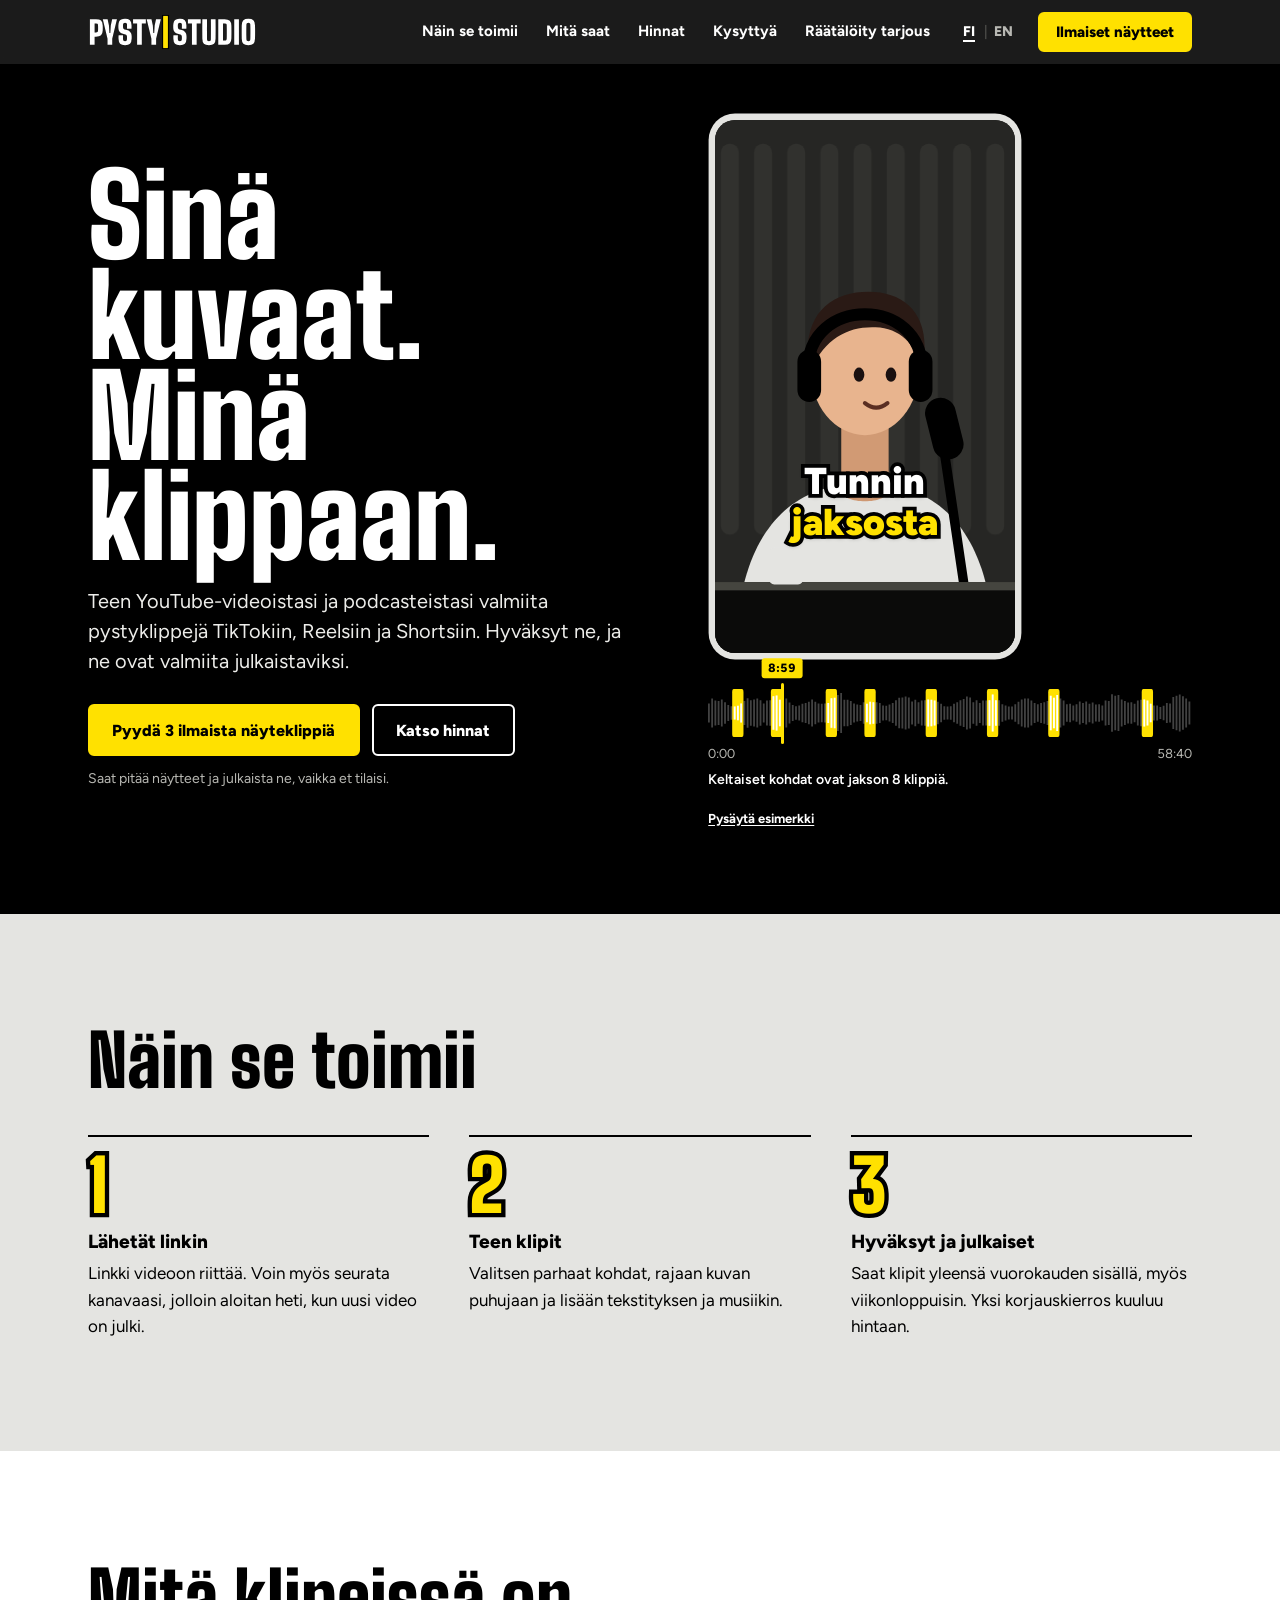
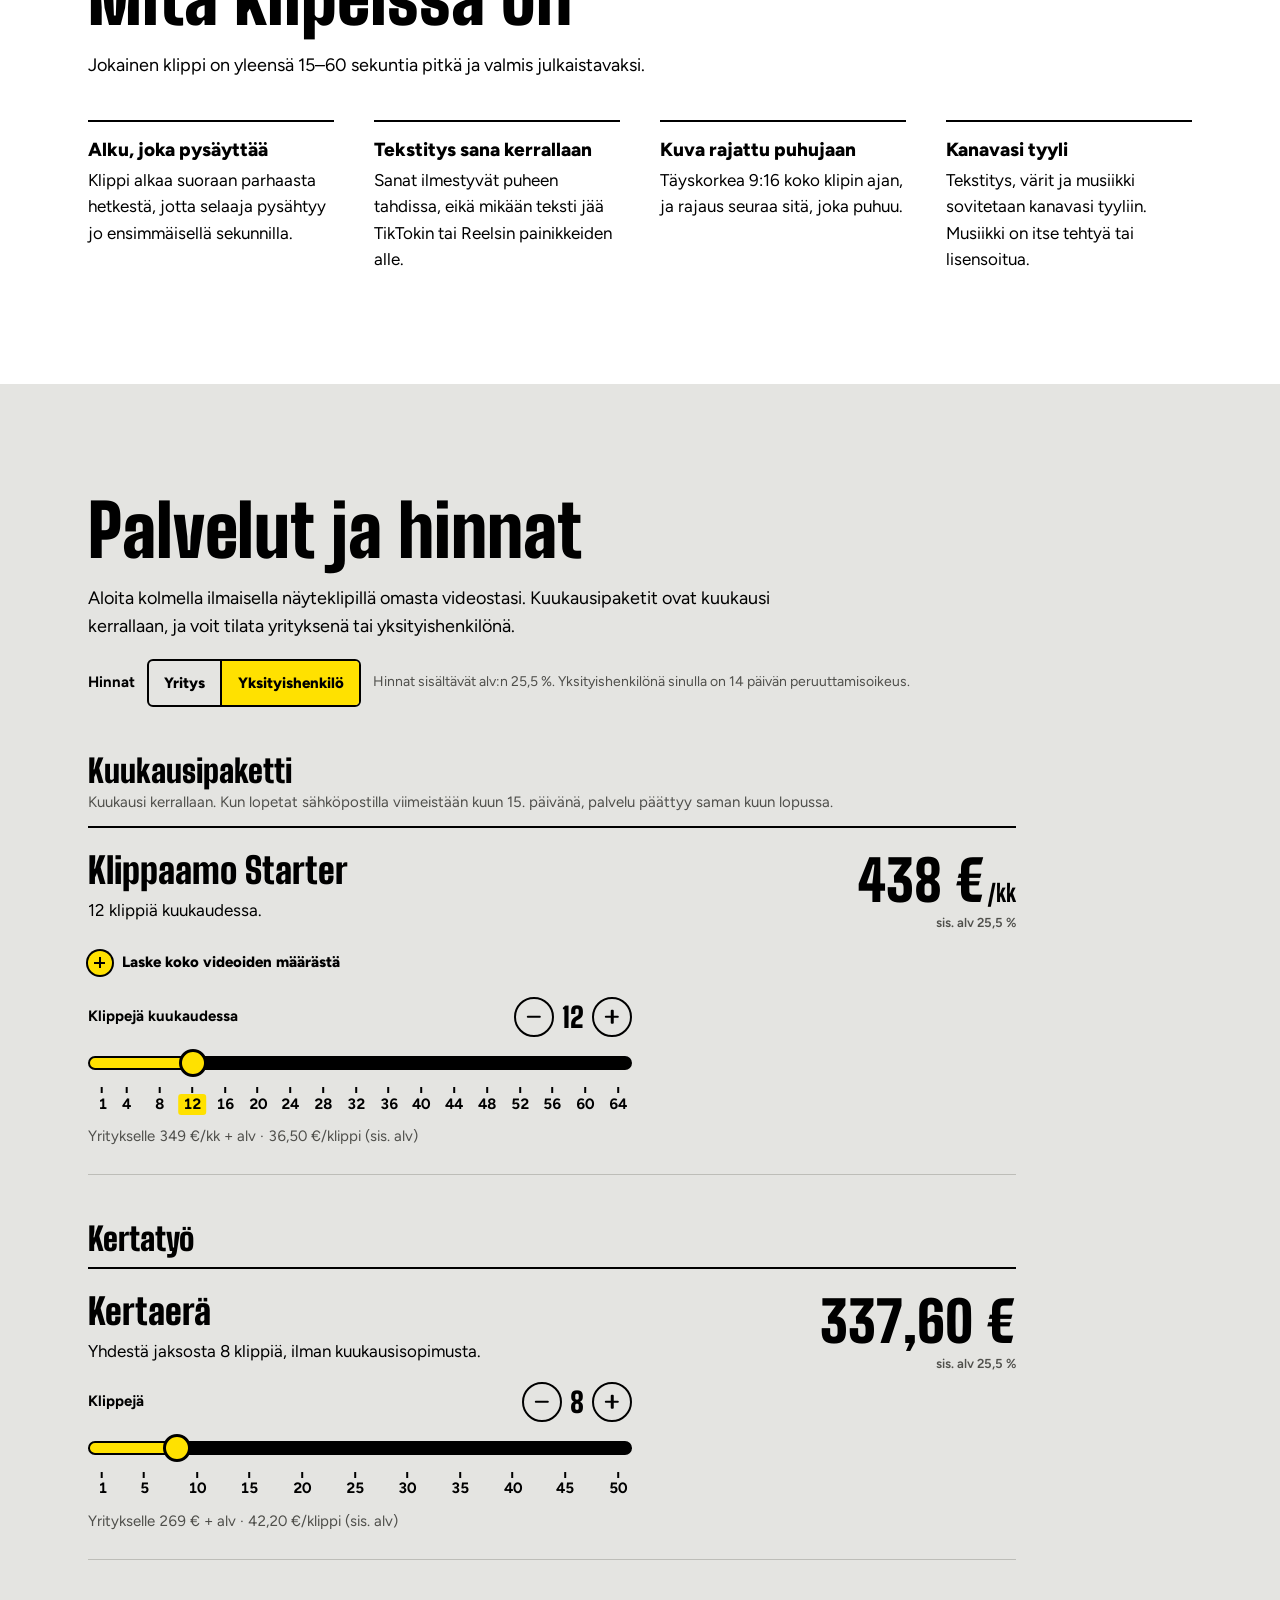
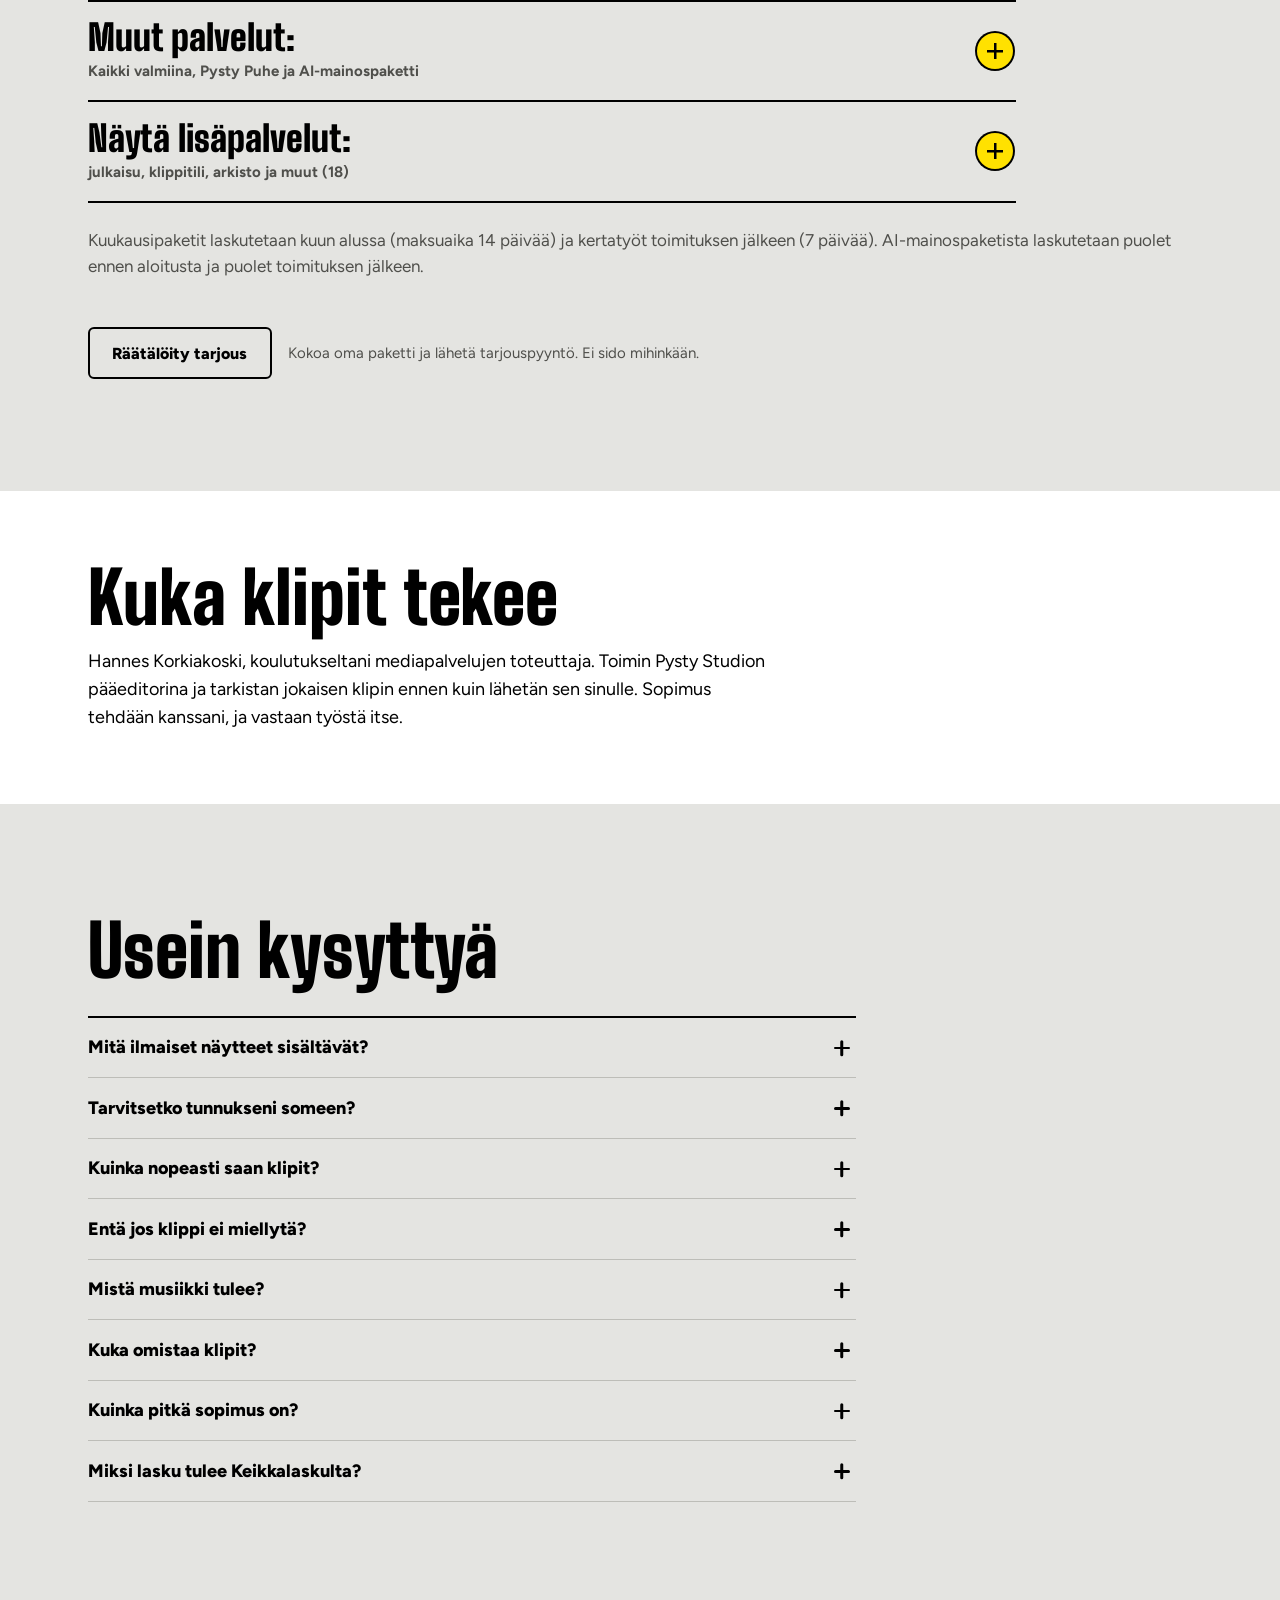
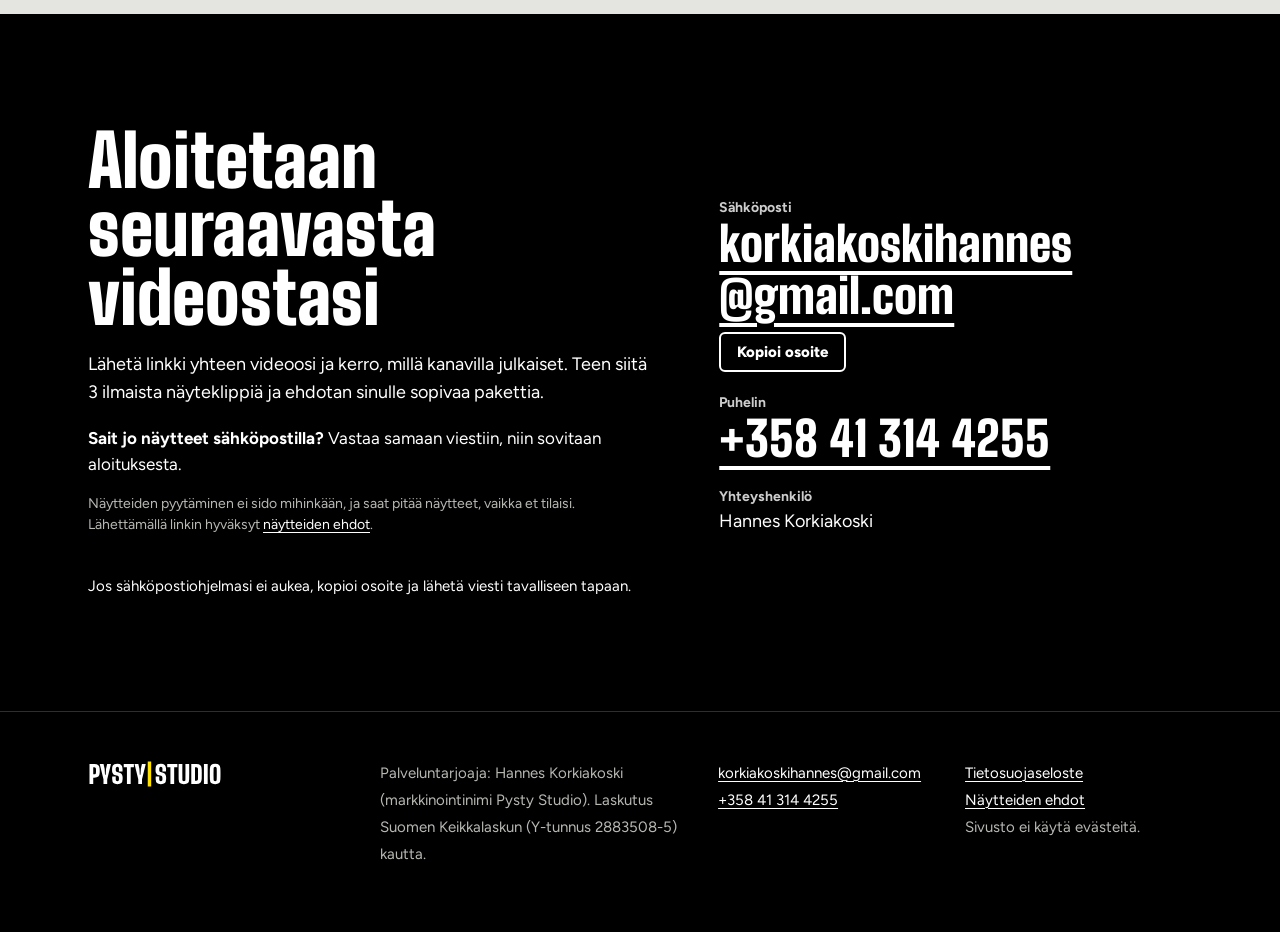
==== commit 0f851d96: "Etusivun otsikko: Sinä kuvaat. Minä klippaan. / You film. I clip. (Hanneksen valinta); ingressi, jak" ====
--- a/index.html
+++ b/index.html
@@ -10,7 +10,7 @@
   <meta property="og:type" content="website">
   <meta property="og:site_name" content="Pysty Studio">
   <meta property="og:url" content="https://pystystudio.fi/">
-  <meta property="og:title" content="Pysty Studio – pitkät videot pystyyn">
+  <meta property="og:title" content="Pysty Studio – sinä kuvaat, minä klippaan">
   <meta property="og:description" content="Valmiit pystyklipit YouTube-videoista ja podcasteista TikTokiin, Reelsiin ja Shortsiin. 3 ilmaista näyteklippiä.">
   <meta property="og:locale" content="fi_FI">
   <meta property="og:locale:alternate" content="en_US">
@@ -18,7 +18,7 @@
   <meta property="og:image:type" content="image/png">
   <meta property="og:image:width" content="1200">
   <meta property="og:image:height" content="630">
-  <meta property="og:image:alt" content="Pysty Studio: Pitkät videot pystyyn. 3 ilmaista näyteklippiä.">
+  <meta property="og:image:alt" content="Pysty Studio: Sinä kuvaat. Minä klippaan. 3 ilmaista näyteklippiä.">
   <meta name="twitter:card" content="summary_large_image">
   <meta name="theme-color" content="#000000">
   <!-- Kieliversiot: suomi (oletus) ja englanti (en/). -->
@@ -140,8 +140,8 @@
     <section class="hero" aria-labelledby="hero-otsikko">
       <div class="kehys hero-ruudukko">
         <div class="hero-teksti">
-          <h1 id="hero-otsikko"><span>Pitkät</span> <span>videot</span> <span class="kursori">pystyyn.</span></h1>
-          <p class="ingressi">Teen YouTube-videoistasi ja podcasteistasi valmiita pystyklippejä TikTokiin, Reelsiin ja Shortsiin. Sinä vain hyväksyt ne.</p>
+          <h1 id="hero-otsikko" class="otsikko-pino"><span>Sinä kuvaat.</span> <span>Minä klippaan.</span></h1>
+          <p class="ingressi">Teen YouTube-videoistasi ja podcasteistasi valmiita pystyklippejä TikTokiin, Reelsiin ja Shortsiin. Hyväksyt ne, ja ne ovat valmiita julkaistaviksi.</p>
           <div class="toiminnot">
             <a class="nappi nappi-ensisijainen" href="mailto:korkiakoskihannes@gmail.com?subject=Ilmaiset%20n%C3%A4yteklipit&amp;body=Hei%20Hannes%2C%0A%0Ahaluaisin%203%20ilmaista%20n%C3%A4yteklippi%C3%A4.%0A%0ALinkki%20videoon%20tai%20jaksoon%3A%20%0AKanavan%20nimi%20tai%20linkki%3A%20%0AKanavat%2C%20joilla%20julkaisen%20(TikTok%2C%20Instagram%20Reels%2C%20YouTube%20Shorts)%3A%20%0A%0AToiveet%20(vapaaehtoinen)%3A%0A-%20Kohdat%2C%20joista%20haluan%20klipit%20(aikaleimat)%3A%20%0A-%20Tyyli%20(tekstityksen%20v%C3%A4rit%2C%20fontti%2C%20musiikki)%3A%20%0A-%20Kenelle%20kanava%20on%20suunnattu%3A%20%0A%0ANimi%3A%20%0AYritys%20ja%20Y-tunnus%20(jos%20tilaan%20yrityksen%C3%A4)%3A%20%0A%0AHyv%C3%A4ksyn%20n%C3%A4ytteiden%20ehdot%3A%20https%3A%2F%2Fpystystudio.fi%2Fnaytteet.html%0A">Pyydä 3 ilmaista näyteklippiä</a>
             <a class="nappi nappi-toissijainen" href="#hinnat">Katso hinnat</a>
--- a/assets/tyyli.css
+++ b/assets/tyyli.css
@@ -1746,6 +1746,7 @@
     font-size: .9375rem;
     font-weight: 700;
     text-decoration: none;
+    white-space: nowrap;
   }
   .paavalikko a:hover { color: var(--musta); background: var(--vari-korostus); text-decoration: underline; }
   .logo { --logo-k: 2.375rem; }
@@ -1770,6 +1771,12 @@
   .avattava-otsikko { font-size: 2.25rem; }
 }
 
+/* Räätälöity tarjous tulee valikkoon 64em:stä alkaen. Kapeimmilla tietokoneleveyksillä välit ovat pienemmät, jotta
+   linkit mahtuvat yhdelle riville (29.10.2026, kun Klipit vaihtui Mitä saat -linkiksi). */
+@media (min-width: 64em) and (max-width: 71.99em) {
+  .paavalikko { gap: 1.125rem; }
+}
+
 @media (min-width: 64em) {
   .kehys { padding-inline: 3rem; }
   .hero { padding-block: 3.5rem 5rem; }
@@ -1780,8 +1787,11 @@
   }
   .klippi { width: min(62%, 19rem); }
   .ingressi { font-size: 1.25rem; }
-  /* Kahdessa sarakkeessa otsikko skaalataan sarakkeen mukaan, jotta "pystyyn.|" mahtuu. */
+  /* Kahdessa sarakkeessa otsikko skaalataan sarakkeen mukaan, jotta pisin sana mahtuu. */
   h1 { font-size: clamp(5rem, 14.5vw - 1.5rem, 9.5rem); }
+  /* Suomenkielinen otsikko "Sinä kuvaat. Minä klippaan." (29.10.2026): kahdessa sarakkeessa sana per rivi ja koko 3/4,
+     jotta neljä riviä vievät saman tilan kuin entiset kolme. Kapeammalla otsikko on kaksi riviä. */
+  h1.otsikko-pino { font-size: clamp(3.75rem, 10.875vw - 1.125rem, 7.125rem); word-spacing: 100vw; }
 }
 
 @media (prefers-reduced-motion: reduce) {
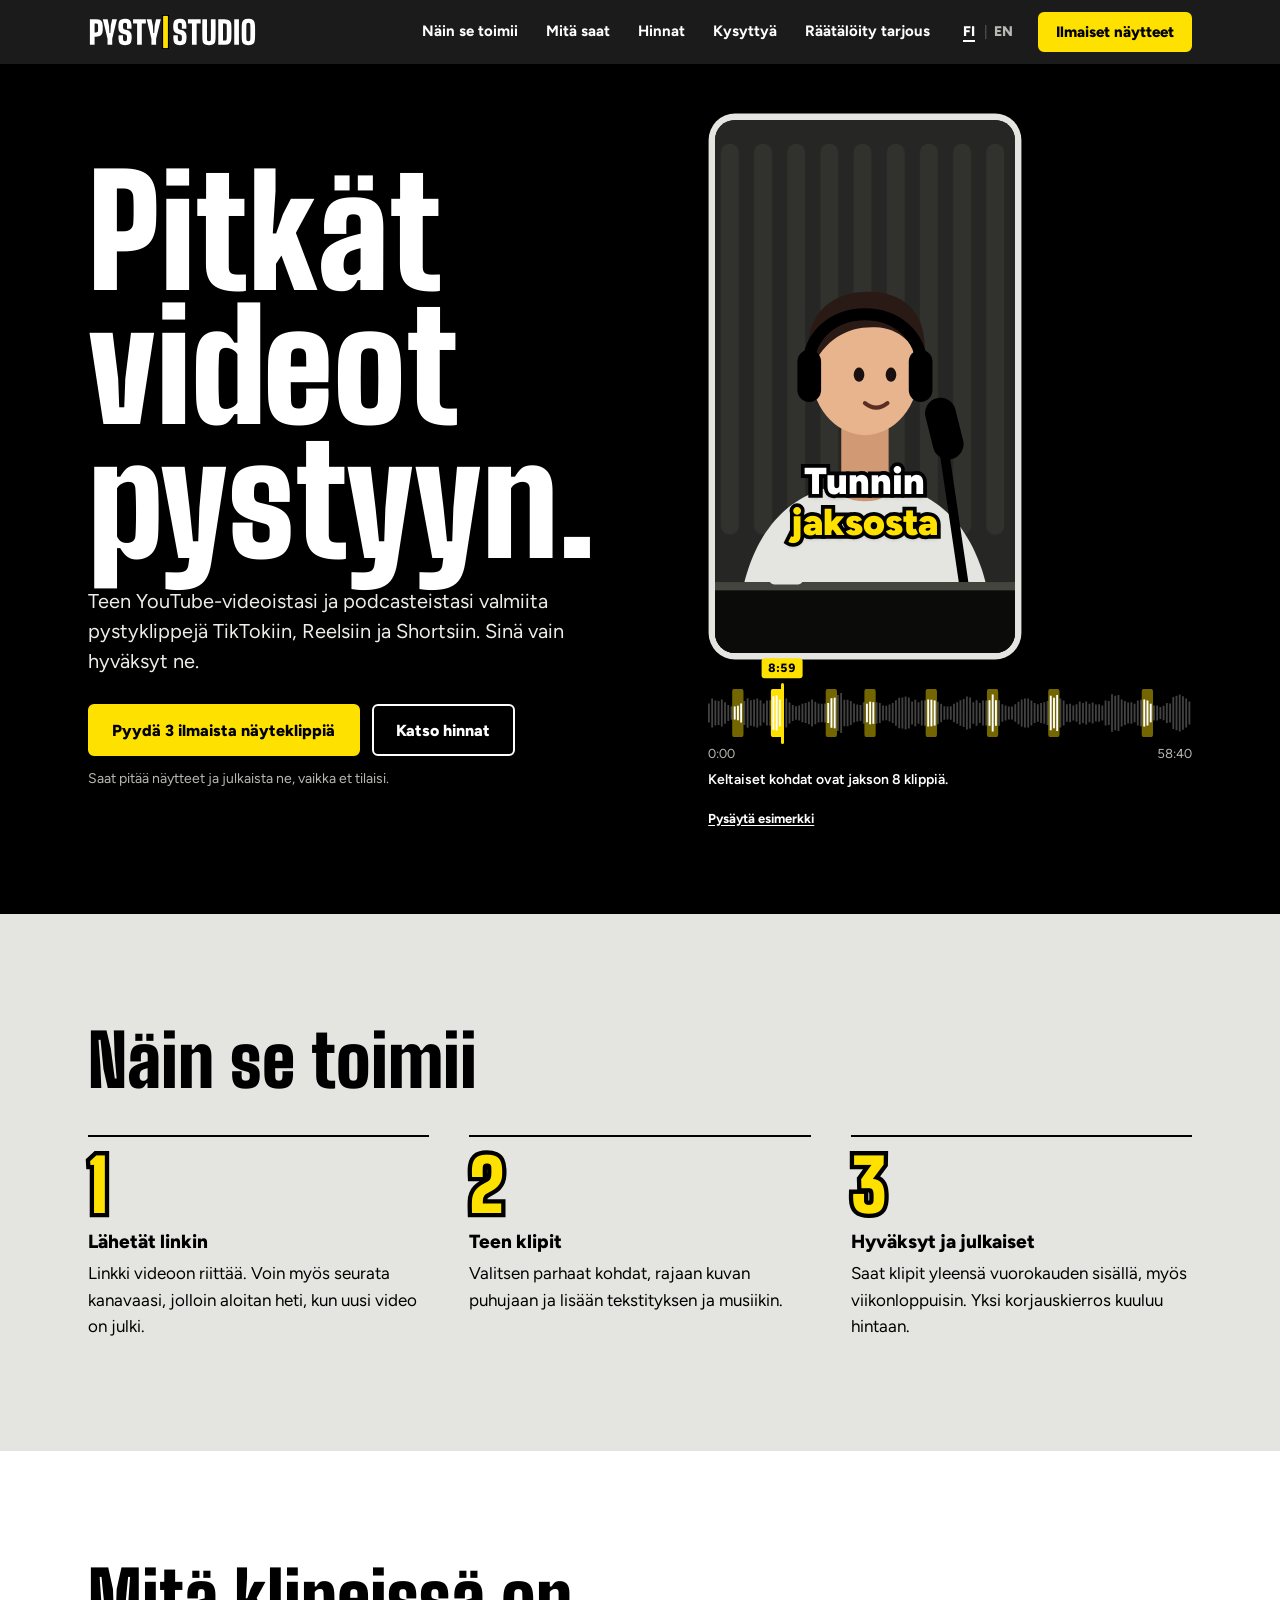
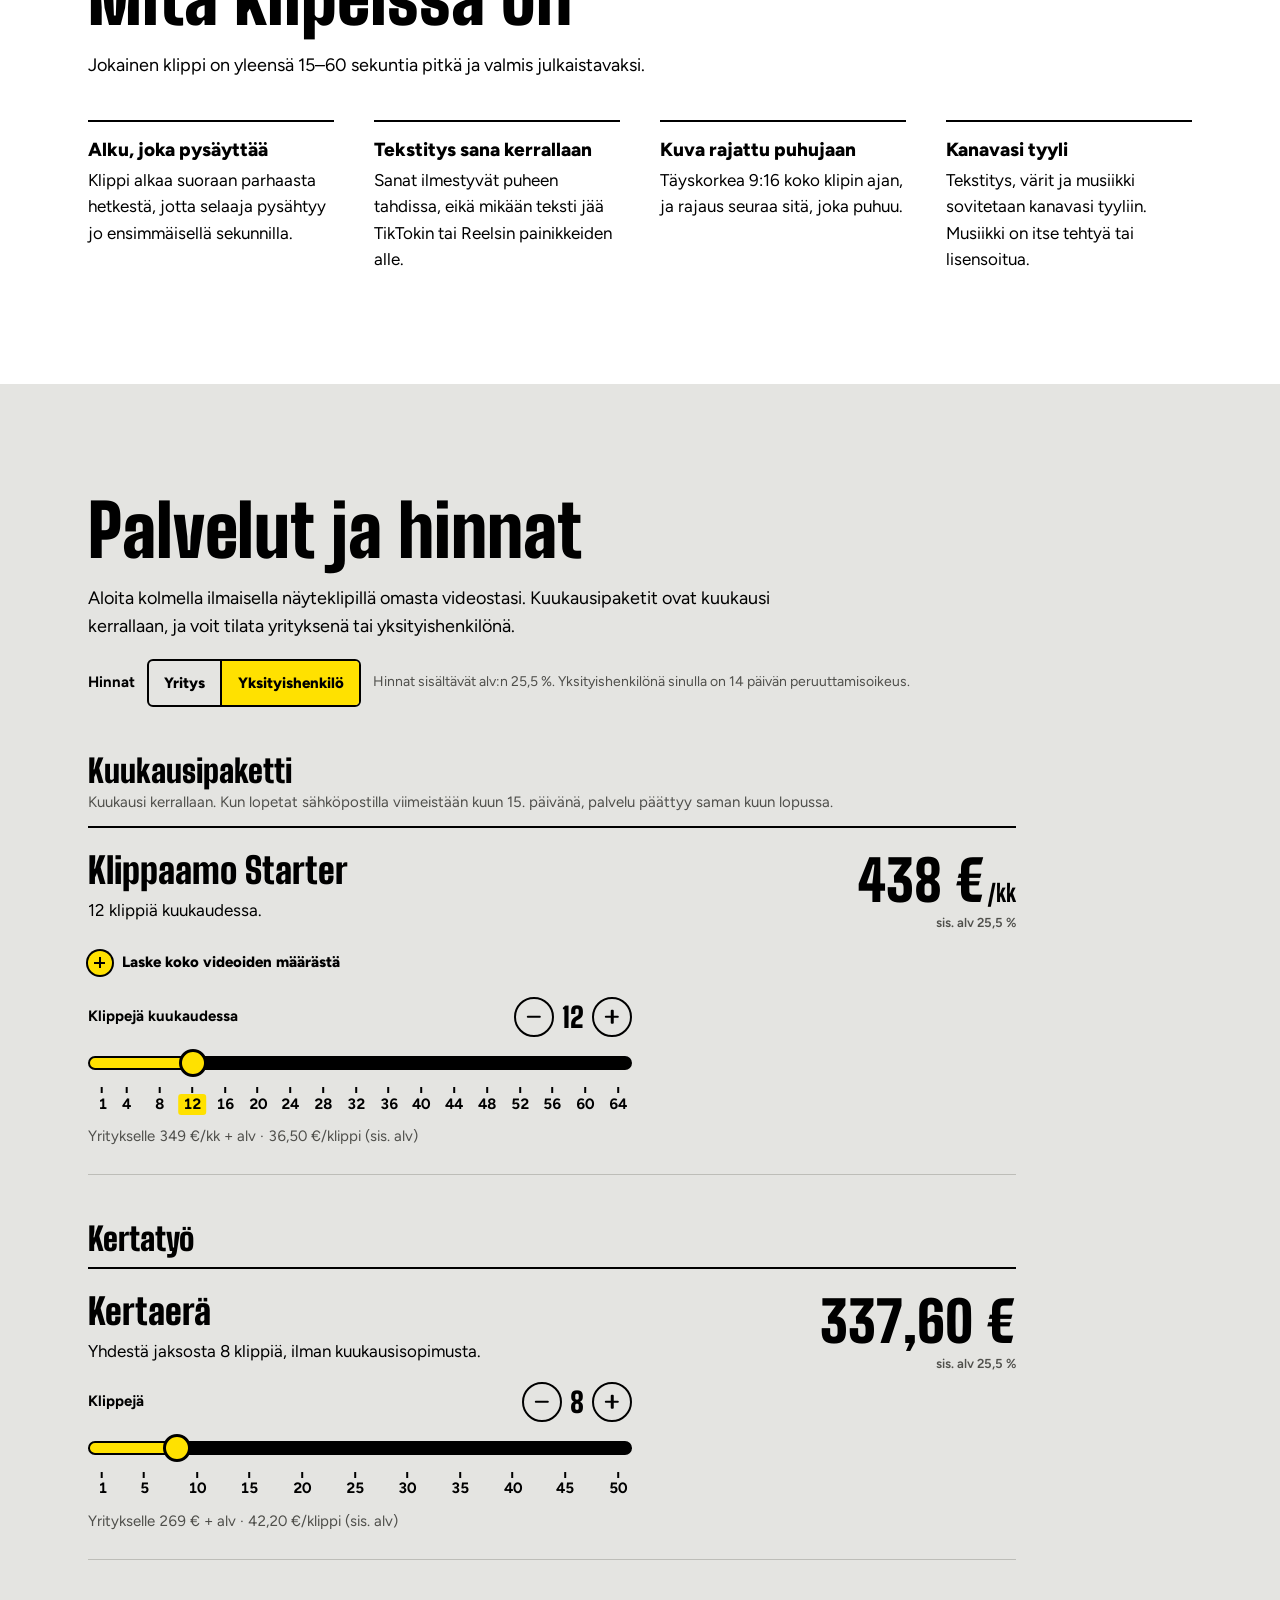
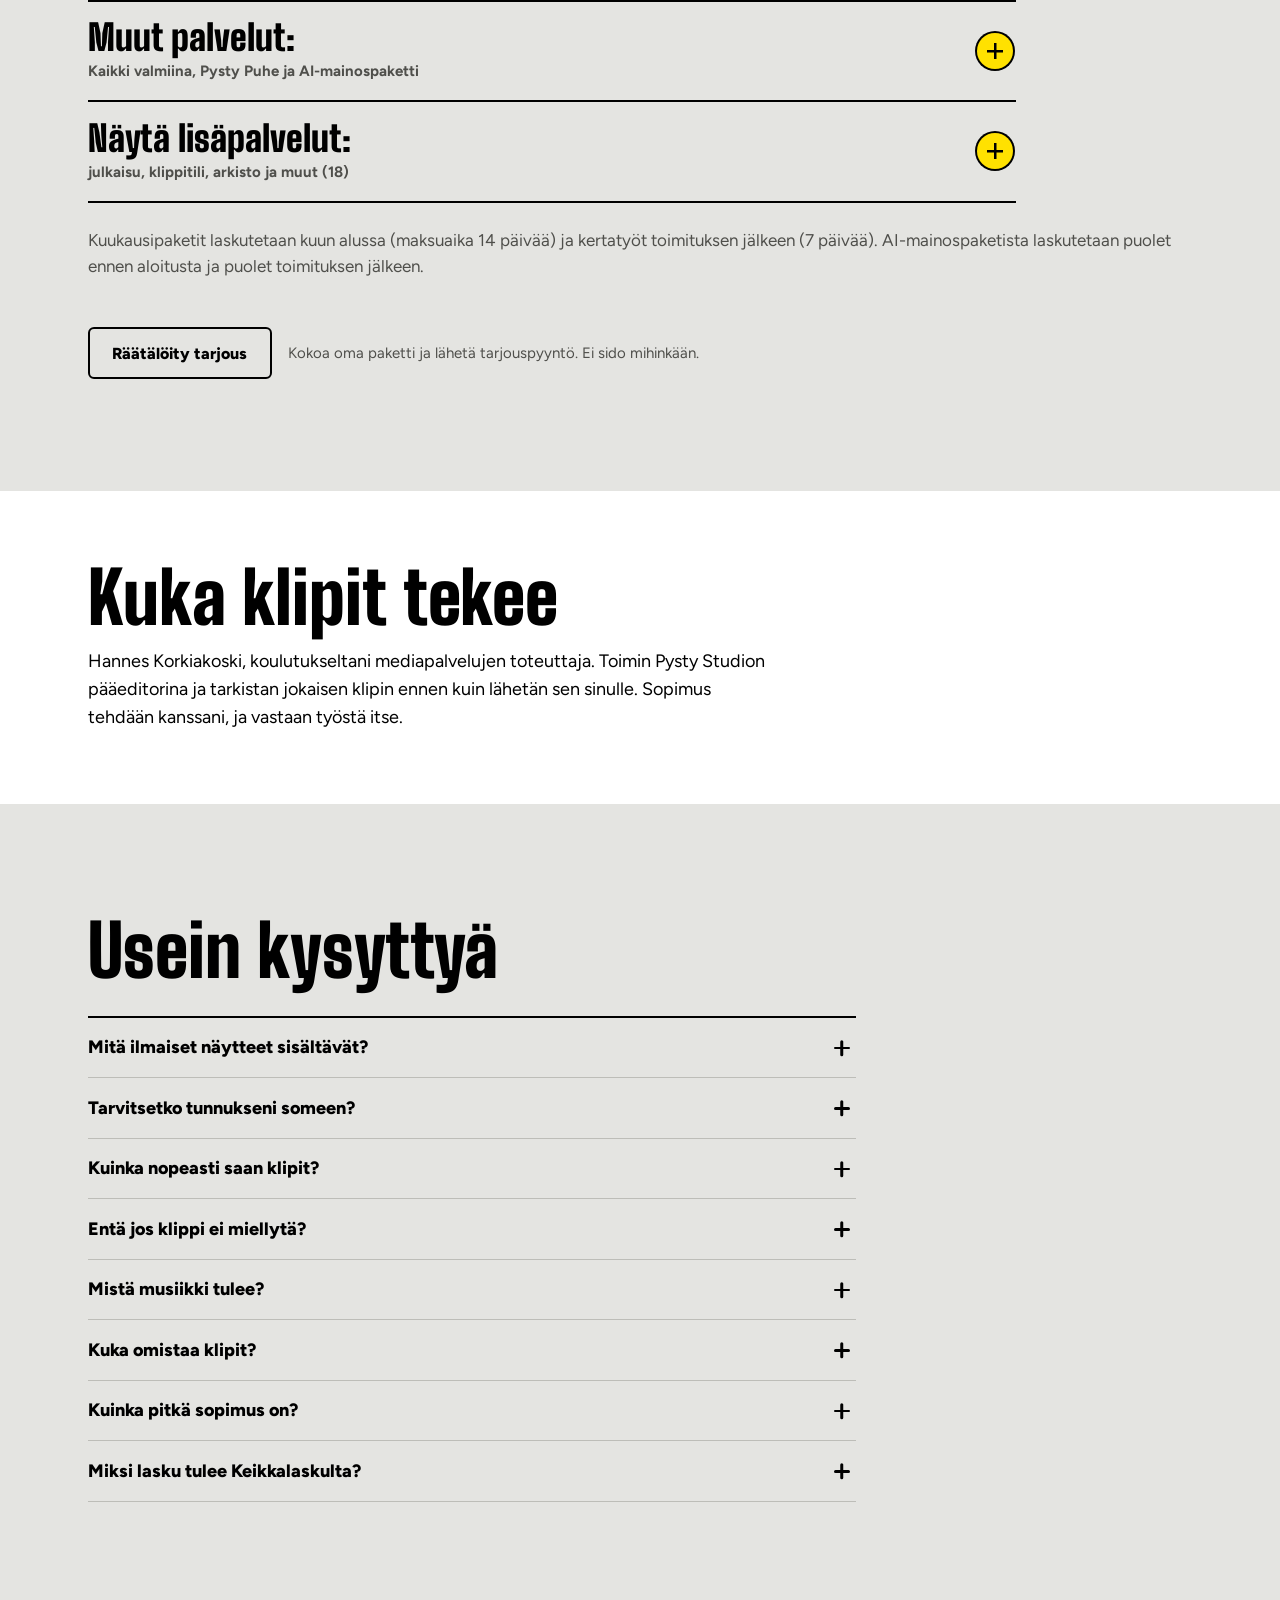
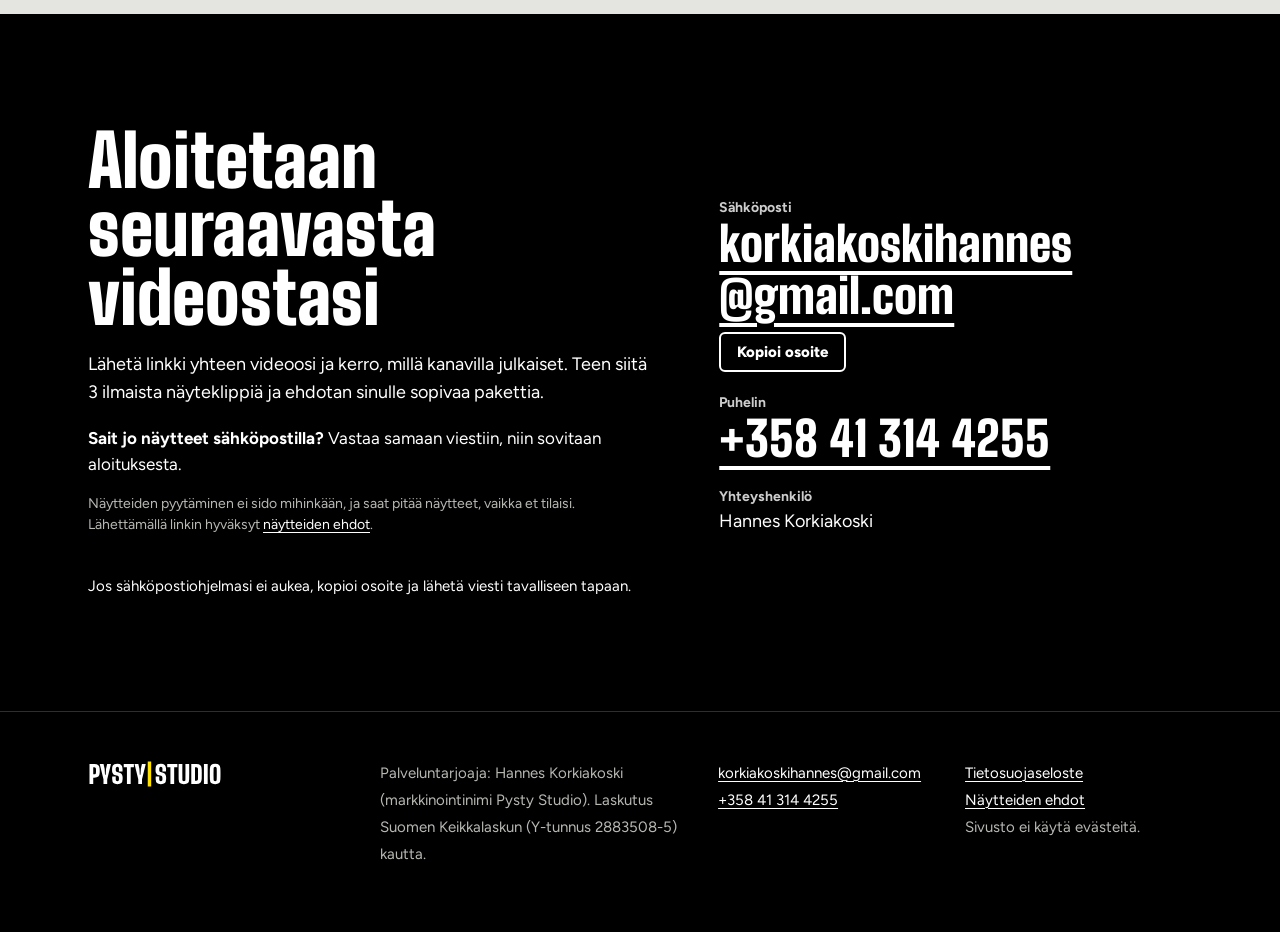
==== commit a15121b5: "Palautetaan alkuperäinen otsikko Pitkät videot pystyyn. / Long videos, made vertical. (Hanneksen pää" ====
--- a/index.html
+++ b/index.html
@@ -10,7 +10,7 @@
   <meta property="og:type" content="website">
   <meta property="og:site_name" content="Pysty Studio">
   <meta property="og:url" content="https://pystystudio.fi/">
-  <meta property="og:title" content="Pysty Studio – sinä kuvaat, minä klippaan">
+  <meta property="og:title" content="Pysty Studio – pitkät videot pystyyn">
   <meta property="og:description" content="Valmiit pystyklipit YouTube-videoista ja podcasteista TikTokiin, Reelsiin ja Shortsiin. 3 ilmaista näyteklippiä.">
   <meta property="og:locale" content="fi_FI">
   <meta property="og:locale:alternate" content="en_US">
@@ -18,7 +18,7 @@
   <meta property="og:image:type" content="image/png">
   <meta property="og:image:width" content="1200">
   <meta property="og:image:height" content="630">
-  <meta property="og:image:alt" content="Pysty Studio: Sinä kuvaat. Minä klippaan. 3 ilmaista näyteklippiä.">
+  <meta property="og:image:alt" content="Pysty Studio: Pitkät videot pystyyn. 3 ilmaista näyteklippiä.">
   <meta name="twitter:card" content="summary_large_image">
   <meta name="theme-color" content="#000000">
   <!-- Kieliversiot: suomi (oletus) ja englanti (en/). -->
@@ -140,8 +140,8 @@
     <section class="hero" aria-labelledby="hero-otsikko">
       <div class="kehys hero-ruudukko">
         <div class="hero-teksti">
-          <h1 id="hero-otsikko" class="otsikko-pino"><span>Sinä kuvaat.</span> <span>Minä klippaan.</span></h1>
-          <p class="ingressi">Teen YouTube-videoistasi ja podcasteistasi valmiita pystyklippejä TikTokiin, Reelsiin ja Shortsiin. Hyväksyt ne, ja ne ovat valmiita julkaistaviksi.</p>
+          <h1 id="hero-otsikko"><span>Pitkät</span> <span>videot</span> <span class="kursori">pystyyn.</span></h1>
+          <p class="ingressi">Teen YouTube-videoistasi ja podcasteistasi valmiita pystyklippejä TikTokiin, Reelsiin ja Shortsiin. Sinä vain hyväksyt ne.</p>
           <div class="toiminnot">
             <a class="nappi nappi-ensisijainen" href="mailto:korkiakoskihannes@gmail.com?subject=Ilmaiset%20n%C3%A4yteklipit&amp;body=Hei%20Hannes%2C%0A%0Ahaluaisin%203%20ilmaista%20n%C3%A4yteklippi%C3%A4.%0A%0ALinkki%20videoon%20tai%20jaksoon%3A%20%0AKanavan%20nimi%20tai%20linkki%3A%20%0AKanavat%2C%20joilla%20julkaisen%20(TikTok%2C%20Instagram%20Reels%2C%20YouTube%20Shorts)%3A%20%0A%0AToiveet%20(vapaaehtoinen)%3A%0A-%20Kohdat%2C%20joista%20haluan%20klipit%20(aikaleimat)%3A%20%0A-%20Tyyli%20(tekstityksen%20v%C3%A4rit%2C%20fontti%2C%20musiikki)%3A%20%0A-%20Kenelle%20kanava%20on%20suunnattu%3A%20%0A%0ANimi%3A%20%0AYritys%20ja%20Y-tunnus%20(jos%20tilaan%20yrityksen%C3%A4)%3A%20%0A%0AHyv%C3%A4ksyn%20n%C3%A4ytteiden%20ehdot%3A%20https%3A%2F%2Fpystystudio.fi%2Fnaytteet.html%0A">Pyydä 3 ilmaista näyteklippiä</a>
             <a class="nappi nappi-toissijainen" href="#hinnat">Katso hinnat</a>
--- a/assets/tyyli.css
+++ b/assets/tyyli.css
@@ -1787,11 +1787,8 @@
   }
   .klippi { width: min(62%, 19rem); }
   .ingressi { font-size: 1.25rem; }
-  /* Kahdessa sarakkeessa otsikko skaalataan sarakkeen mukaan, jotta pisin sana mahtuu. */
+  /* Kahdessa sarakkeessa otsikko skaalataan sarakkeen mukaan, jotta "pystyyn.|" mahtuu. */
   h1 { font-size: clamp(5rem, 14.5vw - 1.5rem, 9.5rem); }
-  /* Suomenkielinen otsikko "Sinä kuvaat. Minä klippaan." (29.10.2026): kahdessa sarakkeessa sana per rivi ja koko 3/4,
-     jotta neljä riviä vievät saman tilan kuin entiset kolme. Kapeammalla otsikko on kaksi riviä. */
-  h1.otsikko-pino { font-size: clamp(3.75rem, 10.875vw - 1.125rem, 7.125rem); word-spacing: 100vw; }
 }
 
 @media (prefers-reduced-motion: reduce) {
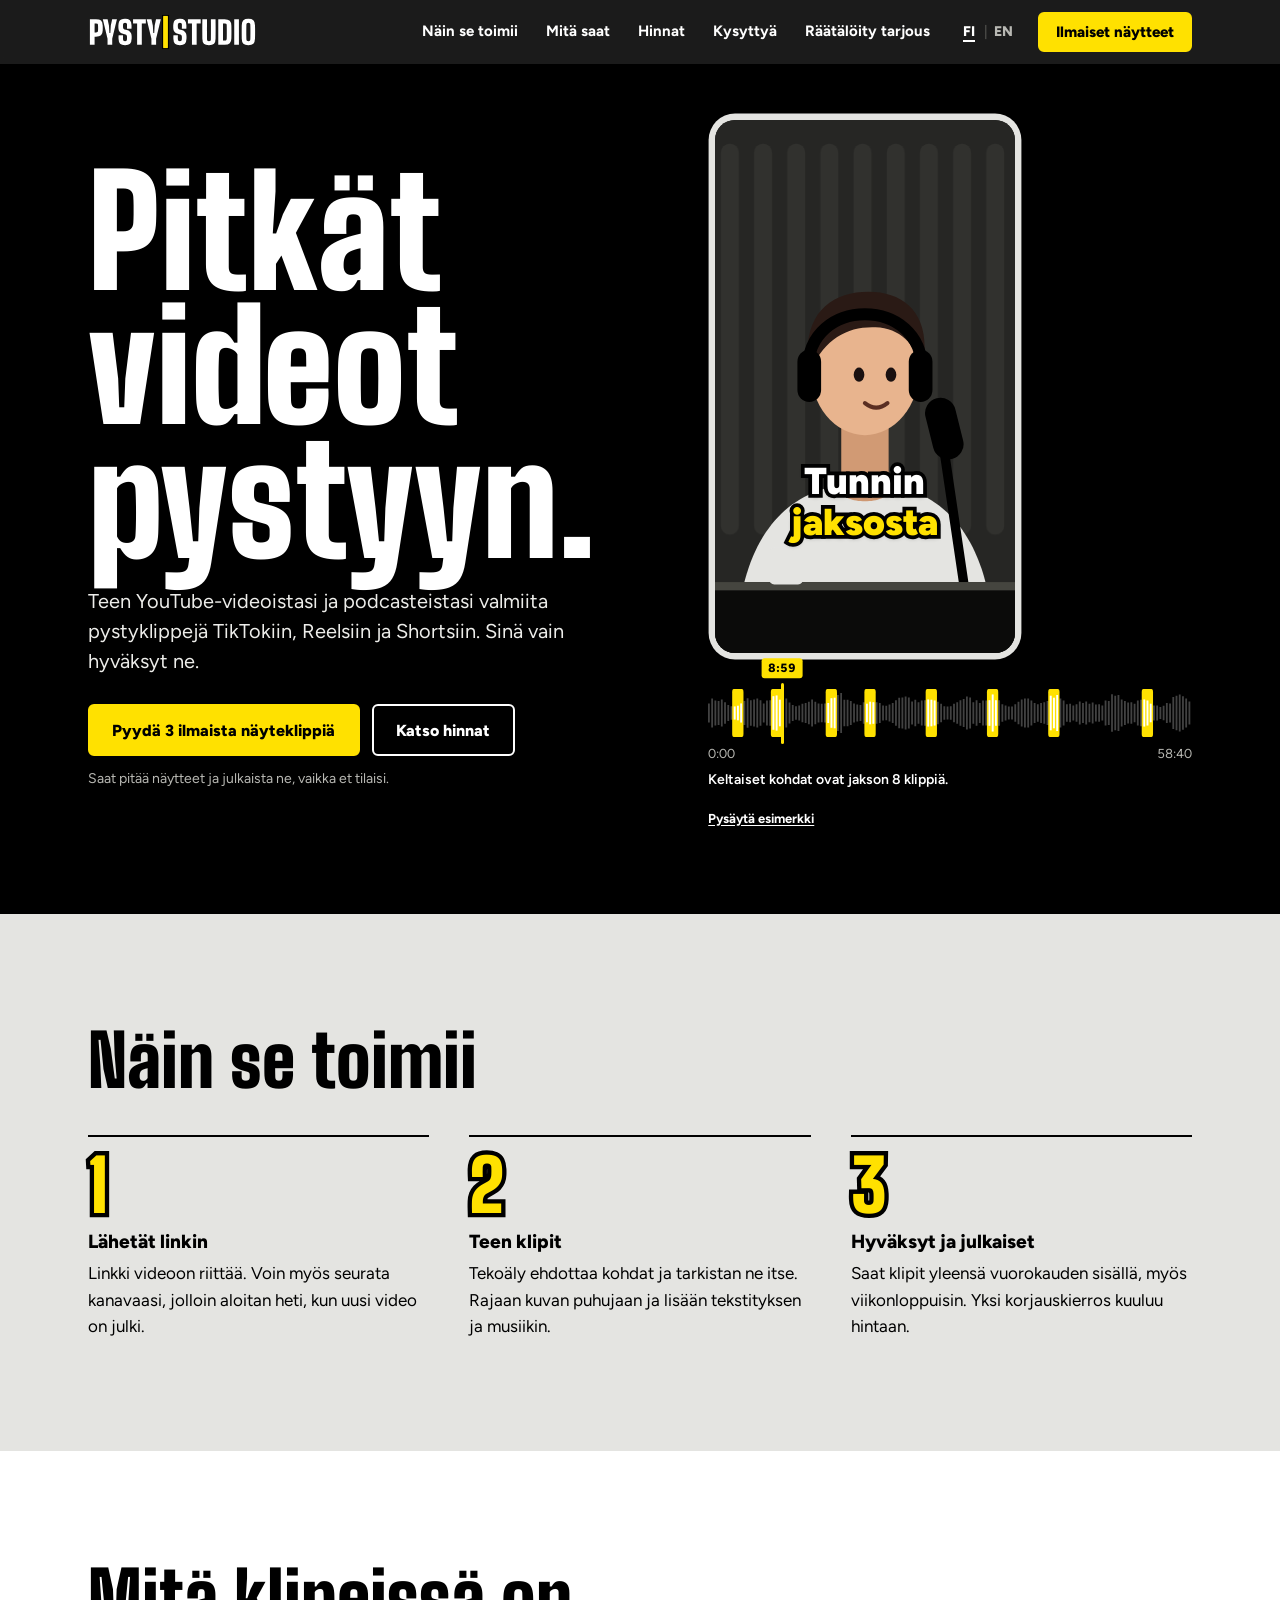
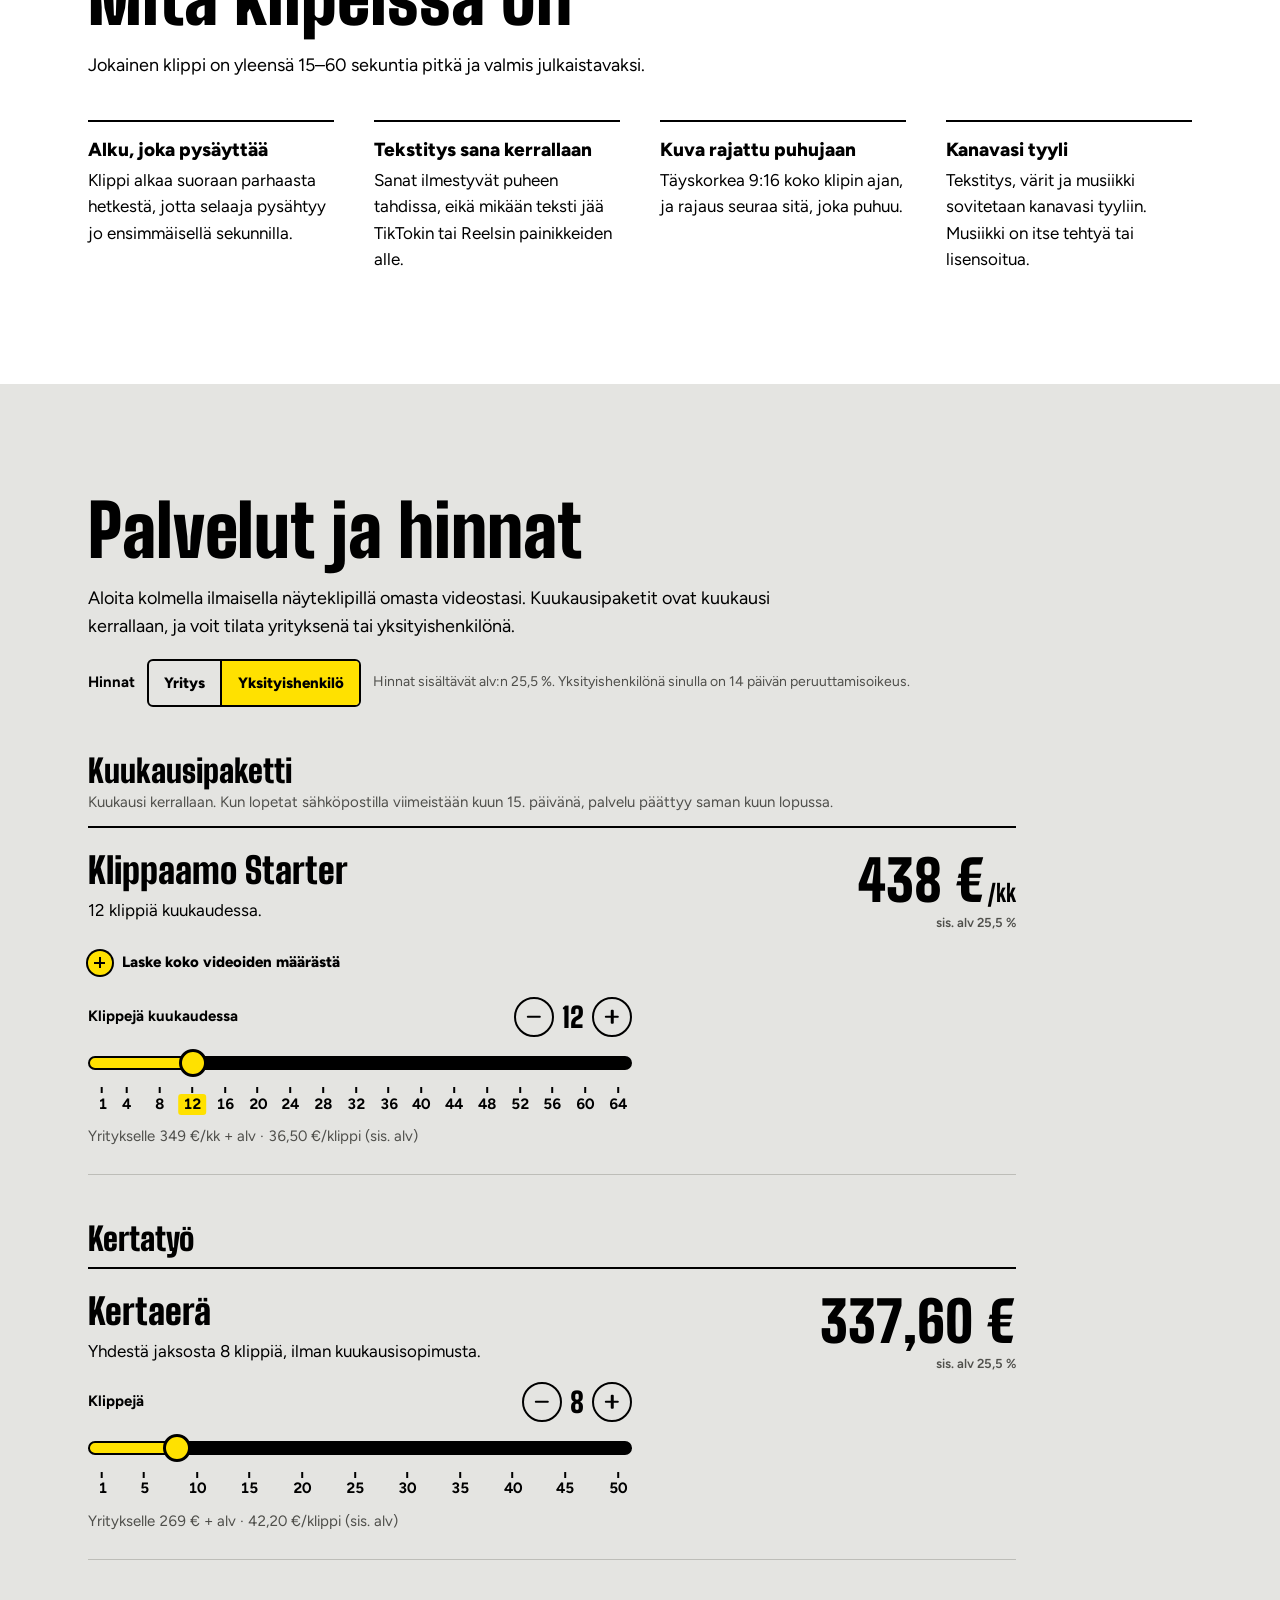
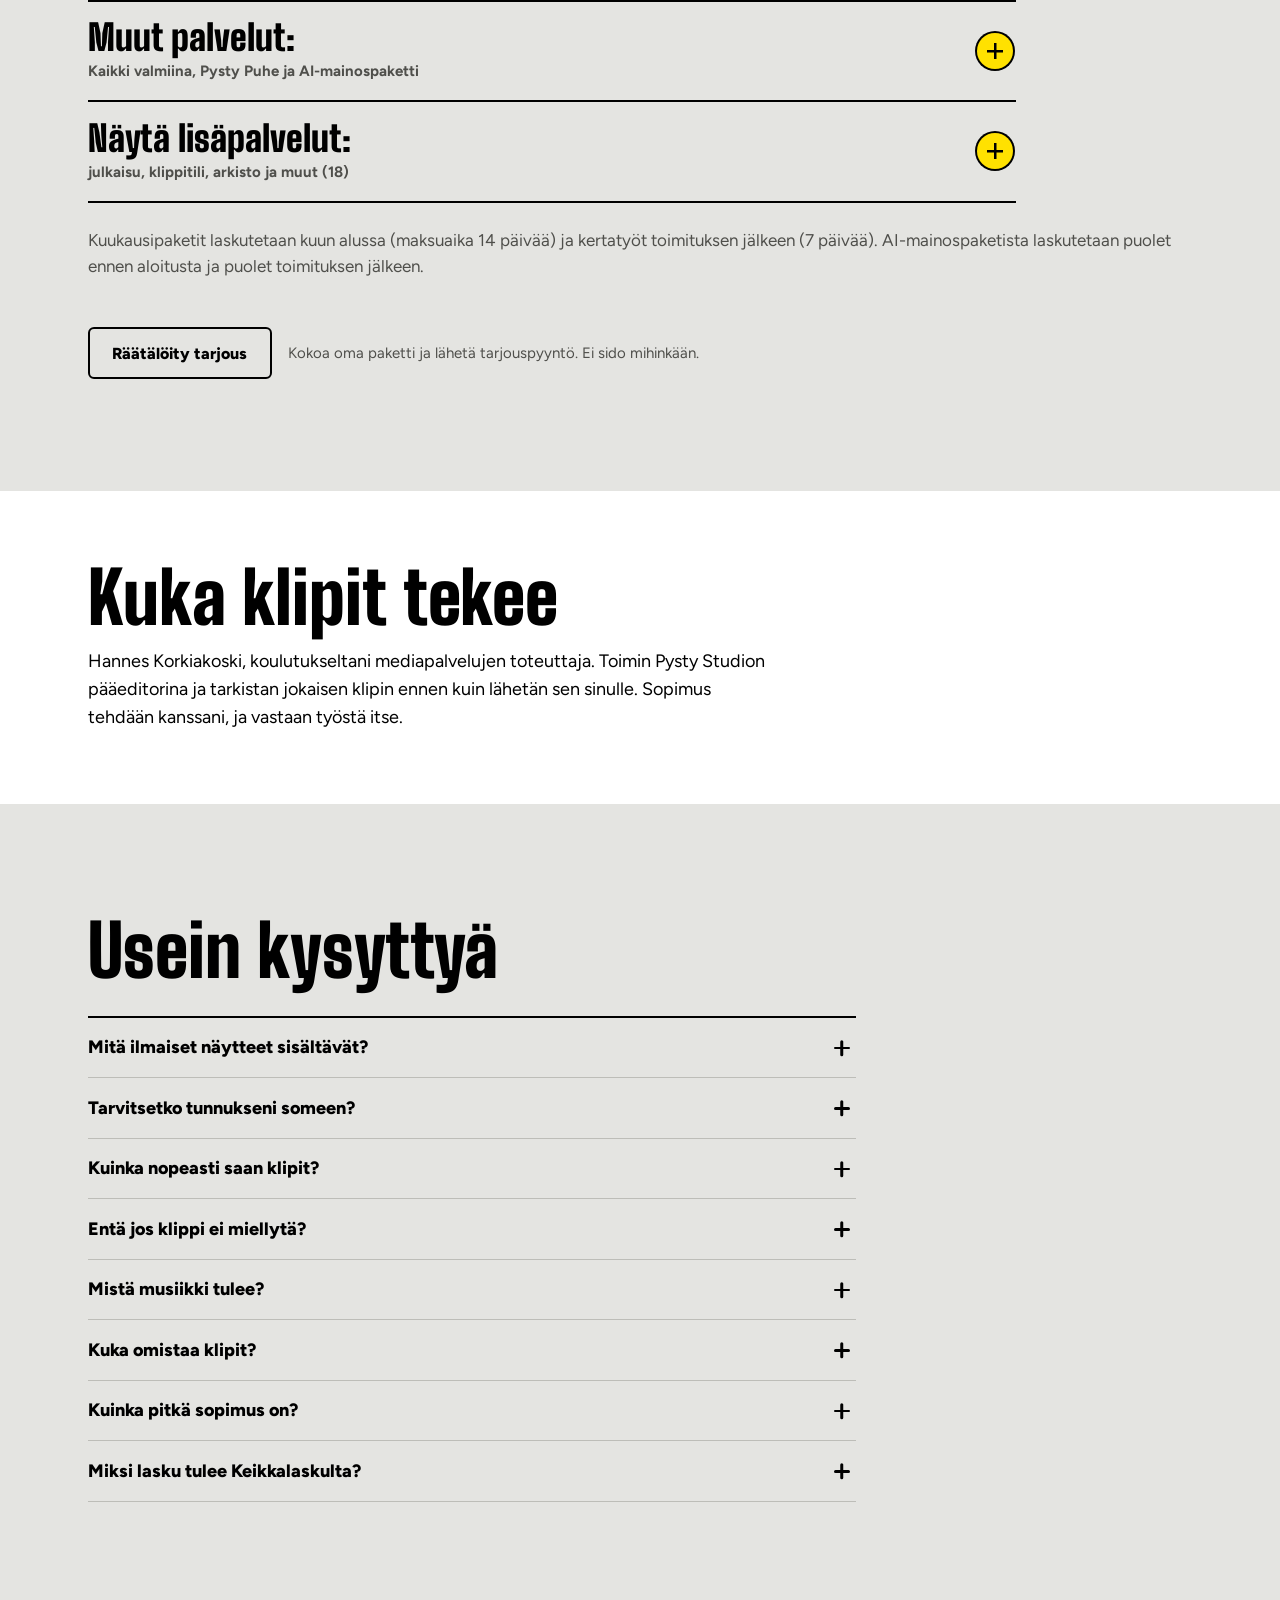
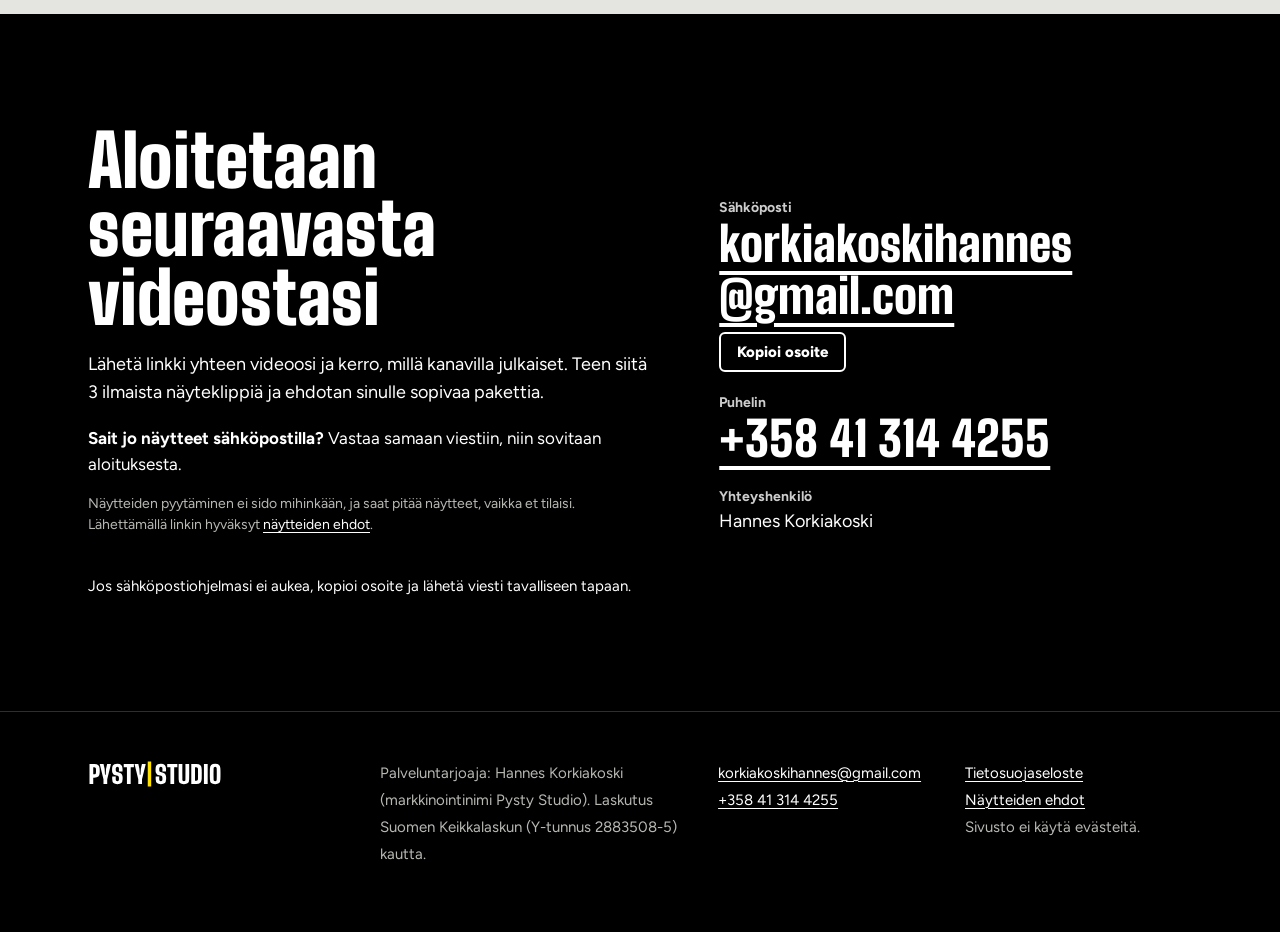
==== commit b0931ade: "Näin se toimii, vaihe 2 työtavan mukaiseksi: tekoäly ehdottaa kohdat ja Hannes tarkistaa ne (FI ja E" ====
--- a/index.html
+++ b/index.html
@@ -201,7 +201,7 @@
           </li>
           <li>
             <h3>Teen klipit</h3>
-            <p>Valitsen parhaat kohdat, rajaan kuvan puhujaan ja lisään tekstityksen ja musiikin.</p>
+            <p>Tekoäly ehdottaa kohdat ja tarkistan ne itse. Rajaan kuvan puhujaan ja lisään tekstityksen ja musiikin.</p>
           </li>
           <li>
             <h3>Hyväksyt ja julkaiset</h3>
--- a/assets/tyyli.css
+++ b/assets/tyyli.css
@@ -344,6 +344,10 @@
   .hero-ruudukko > .demo { margin-top: 1.5rem; }
   .demo .klippi { width: min(46%, 12rem); }
 }
+/* Tabletilla (36–64em) puhelin on keskellä aikajanan yläpuolella, ettei oikealle jää tyhjää (29.10.2026). */
+@media (min-width: 36em) and (max-width: 63.99em) {
+  .hero-ruudukko > .demo .demo-rivi { justify-content: center; }
+}
 /* Yläotsake H1:n yläpuolella: keltainen pystyviiva mustalla reunalla kuin logossa. */
 .ylaotsake {
   display: flex;
@@ -1683,7 +1687,7 @@
 }
 .tarjous-palkki[hidden] { display: none; }
 .tarjous-palkki.piiloon { opacity: 0; visibility: hidden; }
-.tarjous-palkki a { color: var(--valkoinen); font-weight: 800; white-space: nowrap; }
+.tarjous-palkki a { display: inline-block; padding-block: .6rem; margin-block: -.6rem; color: var(--valkoinen); font-weight: 800; white-space: nowrap; }
 .tarjous-palkki a:hover { color: var(--musta); }
 .tarjous-palkki :focus-visible { outline-color: var(--keltainen); }
 /* Hintapalkki ei peitä näppäimistöllä kohdistettua kenttää. */
@@ -1736,6 +1740,12 @@
   .yhteys-ruudukko { grid-template-columns: minmax(0, 1.2fr) minmax(0, 1fr); align-items: end; column-gap: 4rem; }
   .yhteys-huomio { grid-column: 1 / -1; }
   .alapalkki-sisalto { grid-template-columns: 1.2fr 1.4fr 1fr 1fr; align-items: start; }
+}
+
+/* Tabletilla (45–64em) neljä saraketta oli liian ahdas: logo omalle rivilleen ja tekstit kolmeen sarakkeeseen (29.10.2026). */
+@media (min-width: 45em) and (max-width: 63.99em) {
+  .alapalkki-sisalto { grid-template-columns: 1.6fr 1fr 1fr; }
+  .alapalkki-logo { grid-column: 1 / -1; }
 }
 
 @media (min-width: 56em) {
@@ -1747,6 +1757,8 @@
     font-weight: 700;
     text-decoration: none;
     white-space: nowrap;
+    padding: .5rem .375rem;
+    margin-inline: -.375rem;
   }
   .paavalikko a:hover { color: var(--musta); background: var(--vari-korostus); text-decoration: underline; }
   .logo { --logo-k: 2.375rem; }
@@ -1789,6 +1801,9 @@
   .ingressi { font-size: 1.25rem; }
   /* Kahdessa sarakkeessa otsikko skaalataan sarakkeen mukaan, jotta "pystyyn.|" mahtuu. */
   h1 { font-size: clamp(5rem, 14.5vw - 1.5rem, 9.5rem); }
+  /* Englanninkielinen otsikko on neljä riviä (Long / videos, / made / vertical.), joten sen koko on 3/4. Silloin se vie
+     saman tilan kuin suomenkielisen kolme riviä, ja näytepainike näkyy kannettavalla ilman vieritystä (29.10.2026). */
+  h1.otsikko-nelja { font-size: clamp(3.75rem, 10.875vw - 1.125rem, 7.125rem); }
 }
 
 @media (prefers-reduced-motion: reduce) {
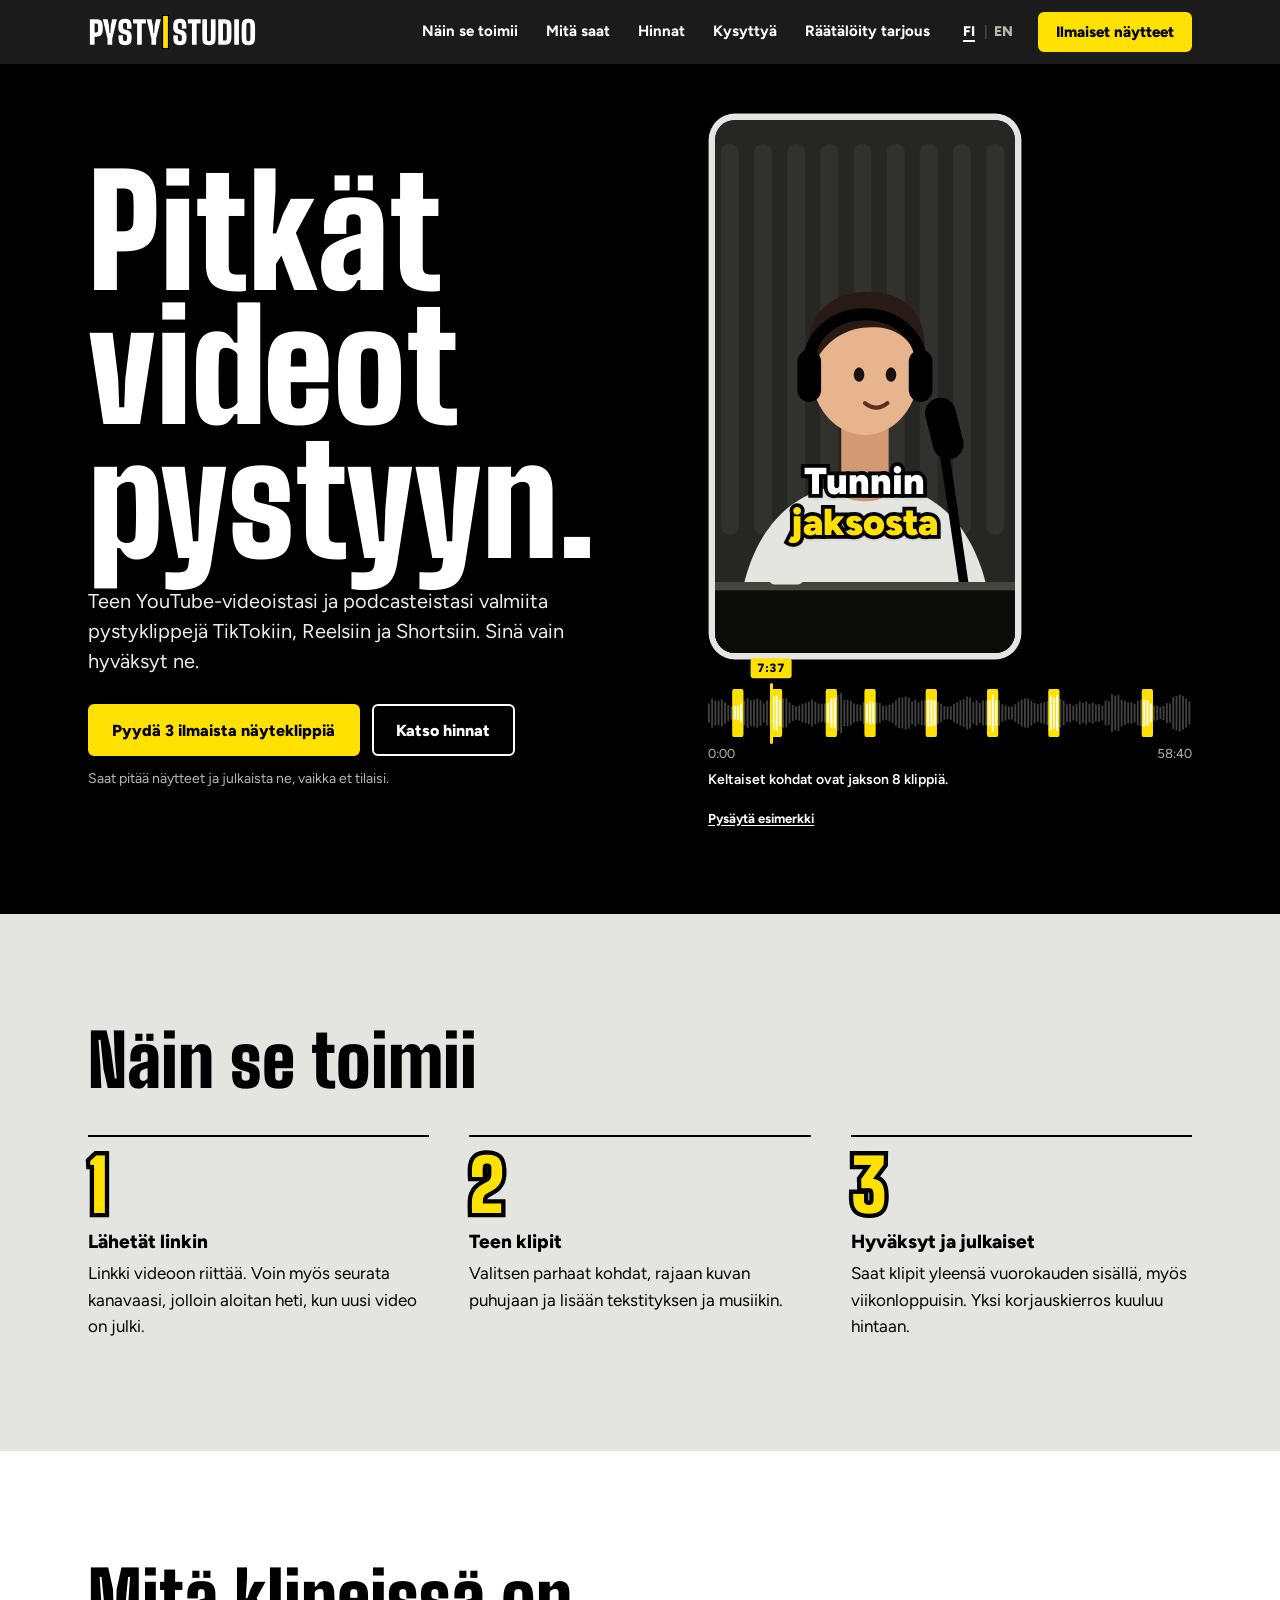
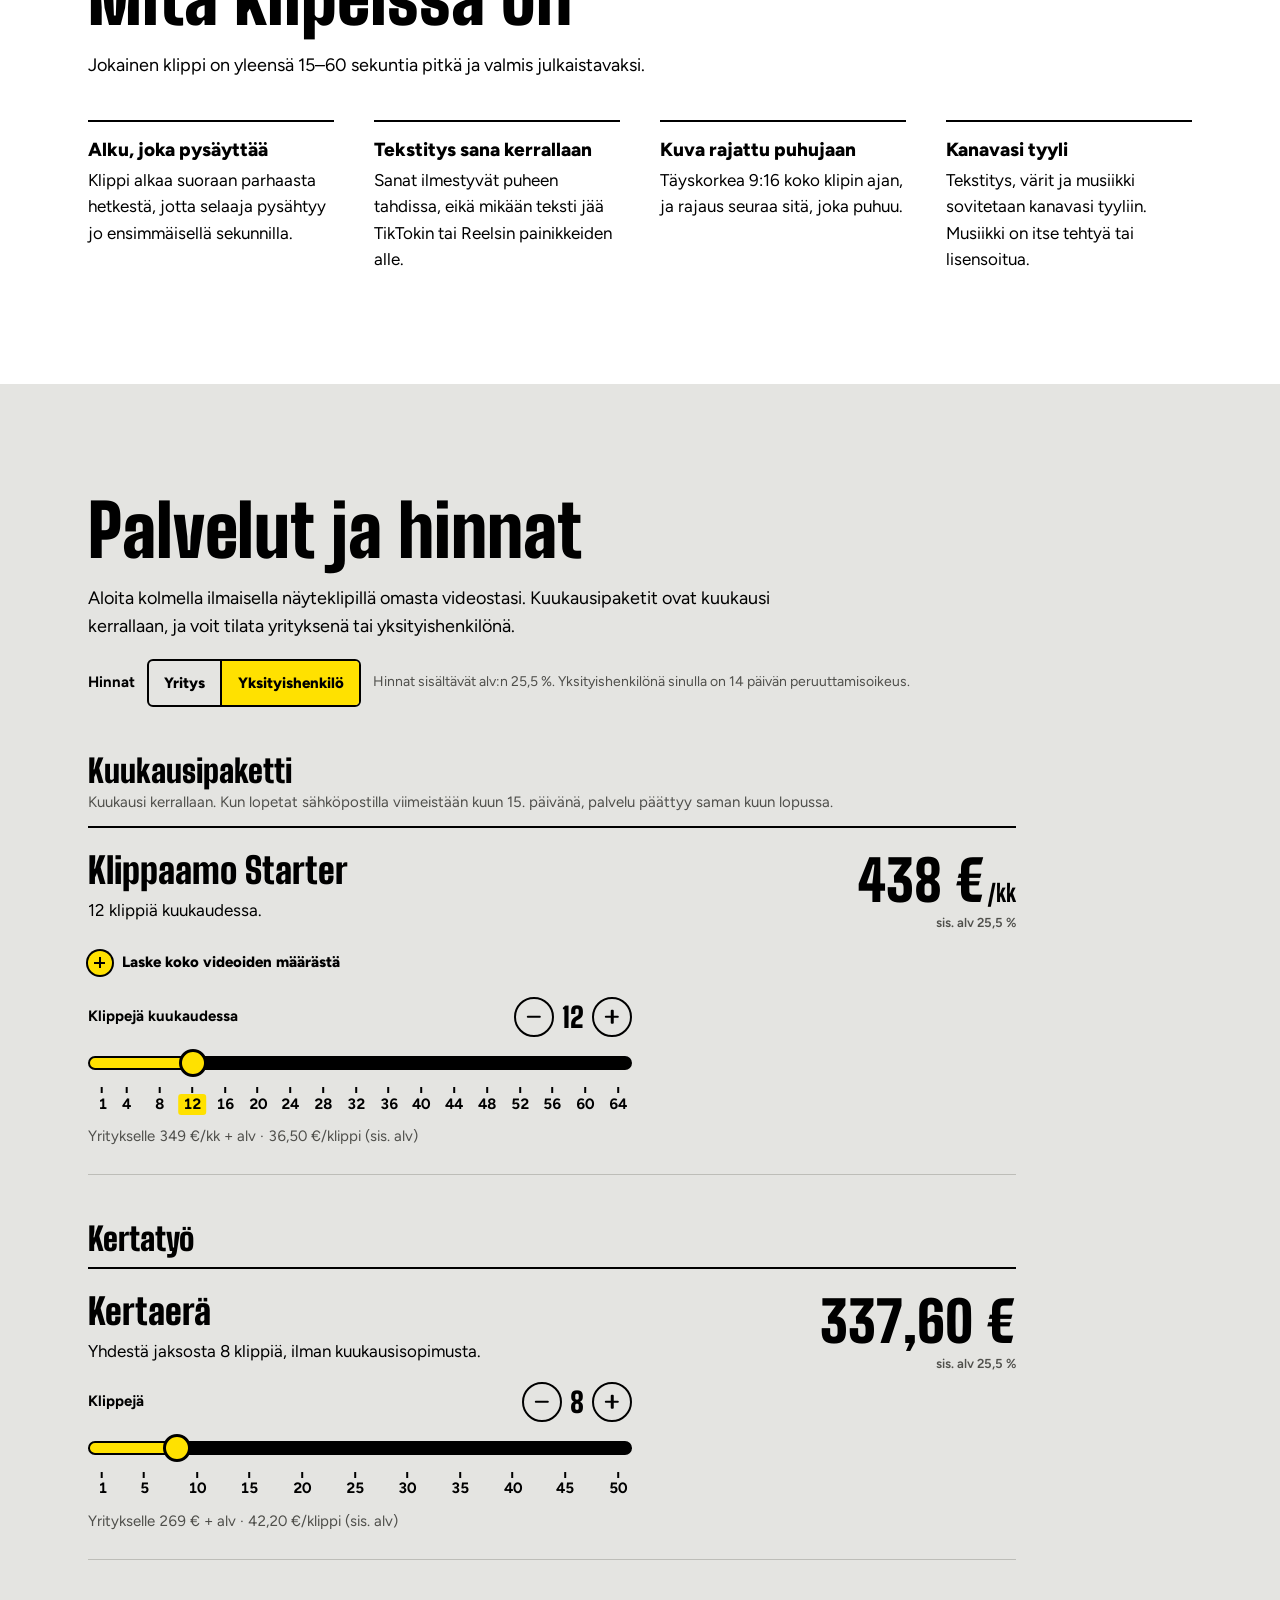
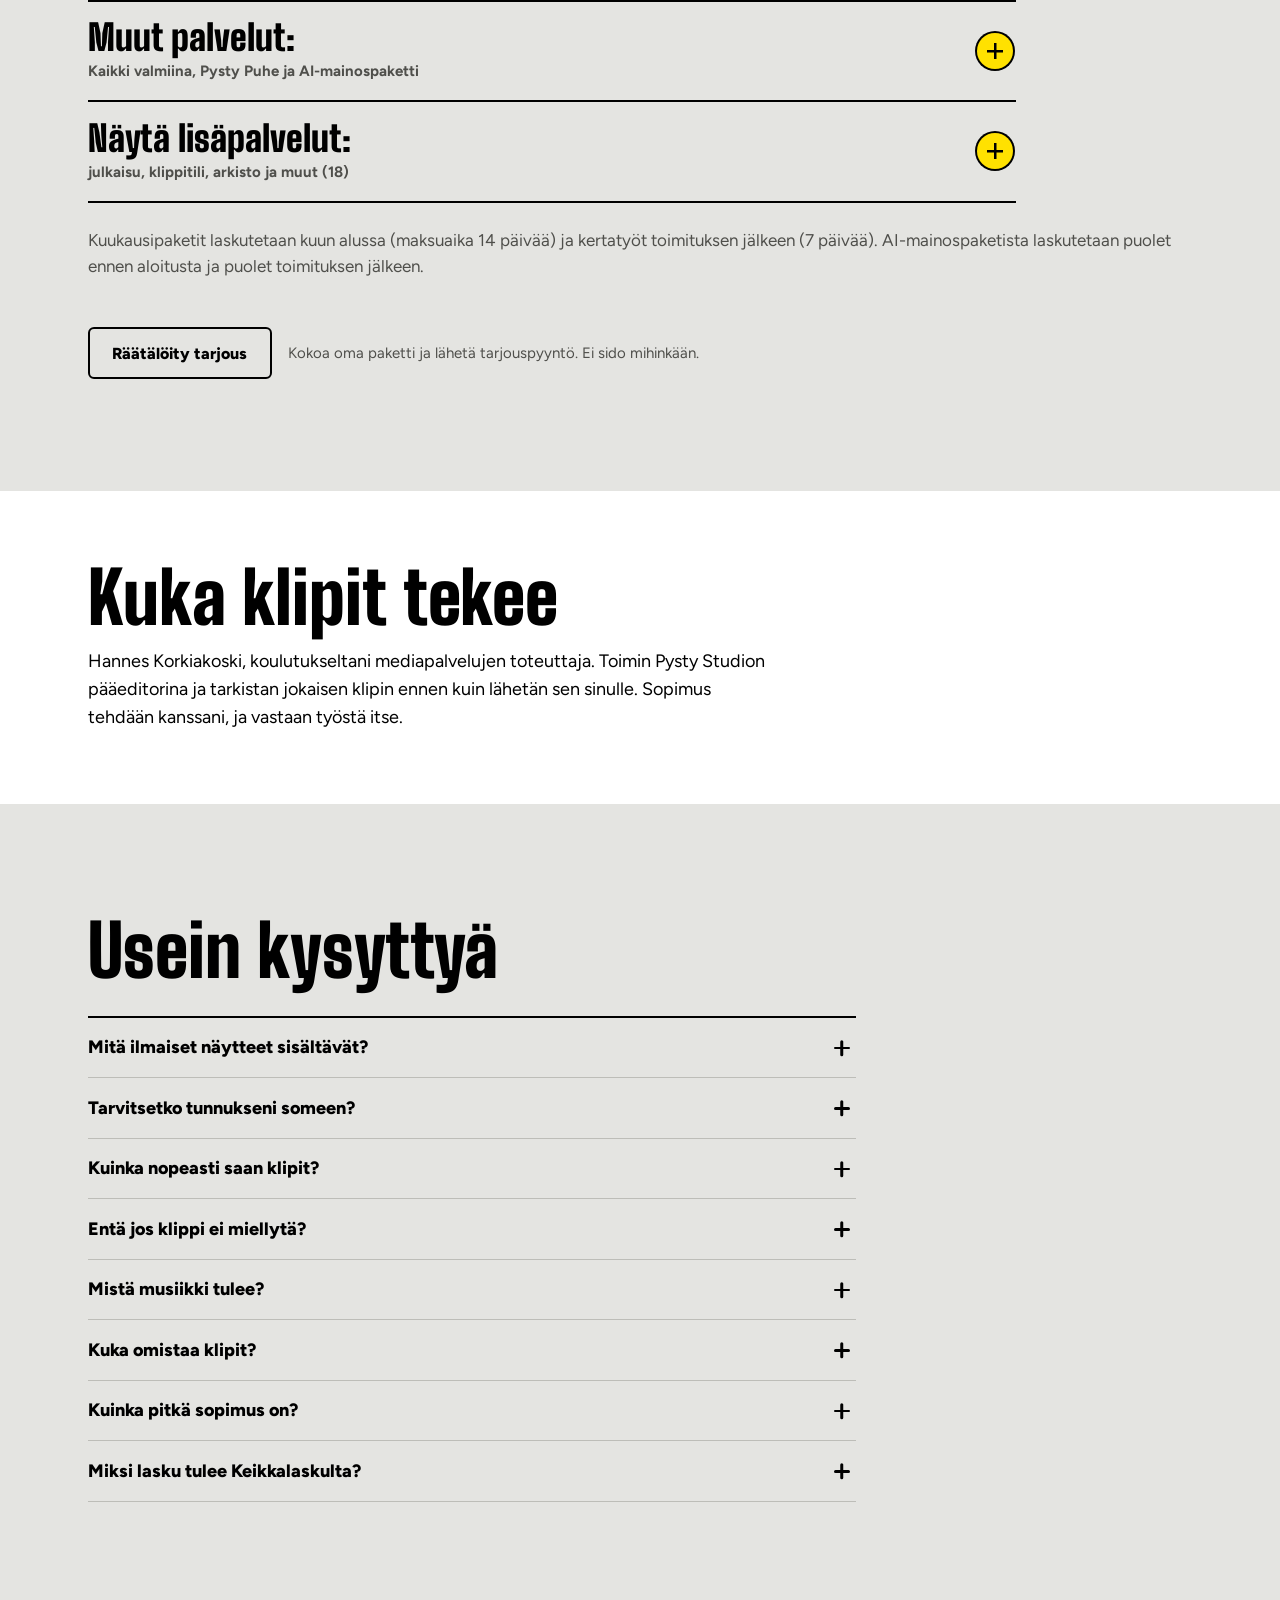
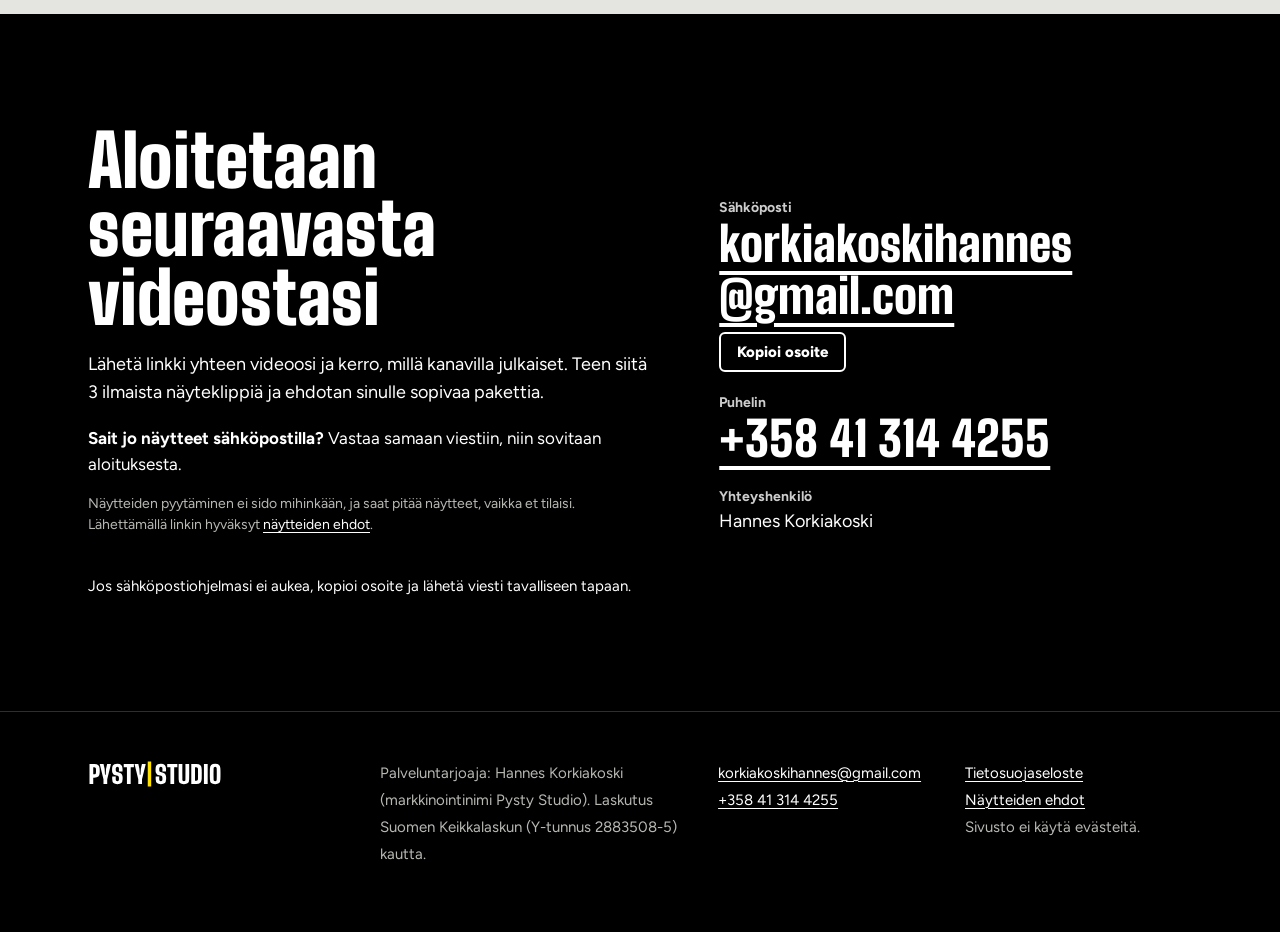
==== commit 21eee9d2: "Teen klipit / I make the clips palautettu edelliseen tekstiin (Hanneksen päätös 3.11.): Valitsen par" ====
--- a/index.html
+++ b/index.html
@@ -201,7 +201,7 @@
           </li>
           <li>
             <h3>Teen klipit</h3>
-            <p>Tekoäly ehdottaa kohdat ja tarkistan ne itse. Rajaan kuvan puhujaan ja lisään tekstityksen ja musiikin.</p>
+            <p>Valitsen parhaat kohdat, rajaan kuvan puhujaan ja lisään tekstityksen ja musiikin.</p>
           </li>
           <li>
             <h3>Hyväksyt ja julkaiset</h3>
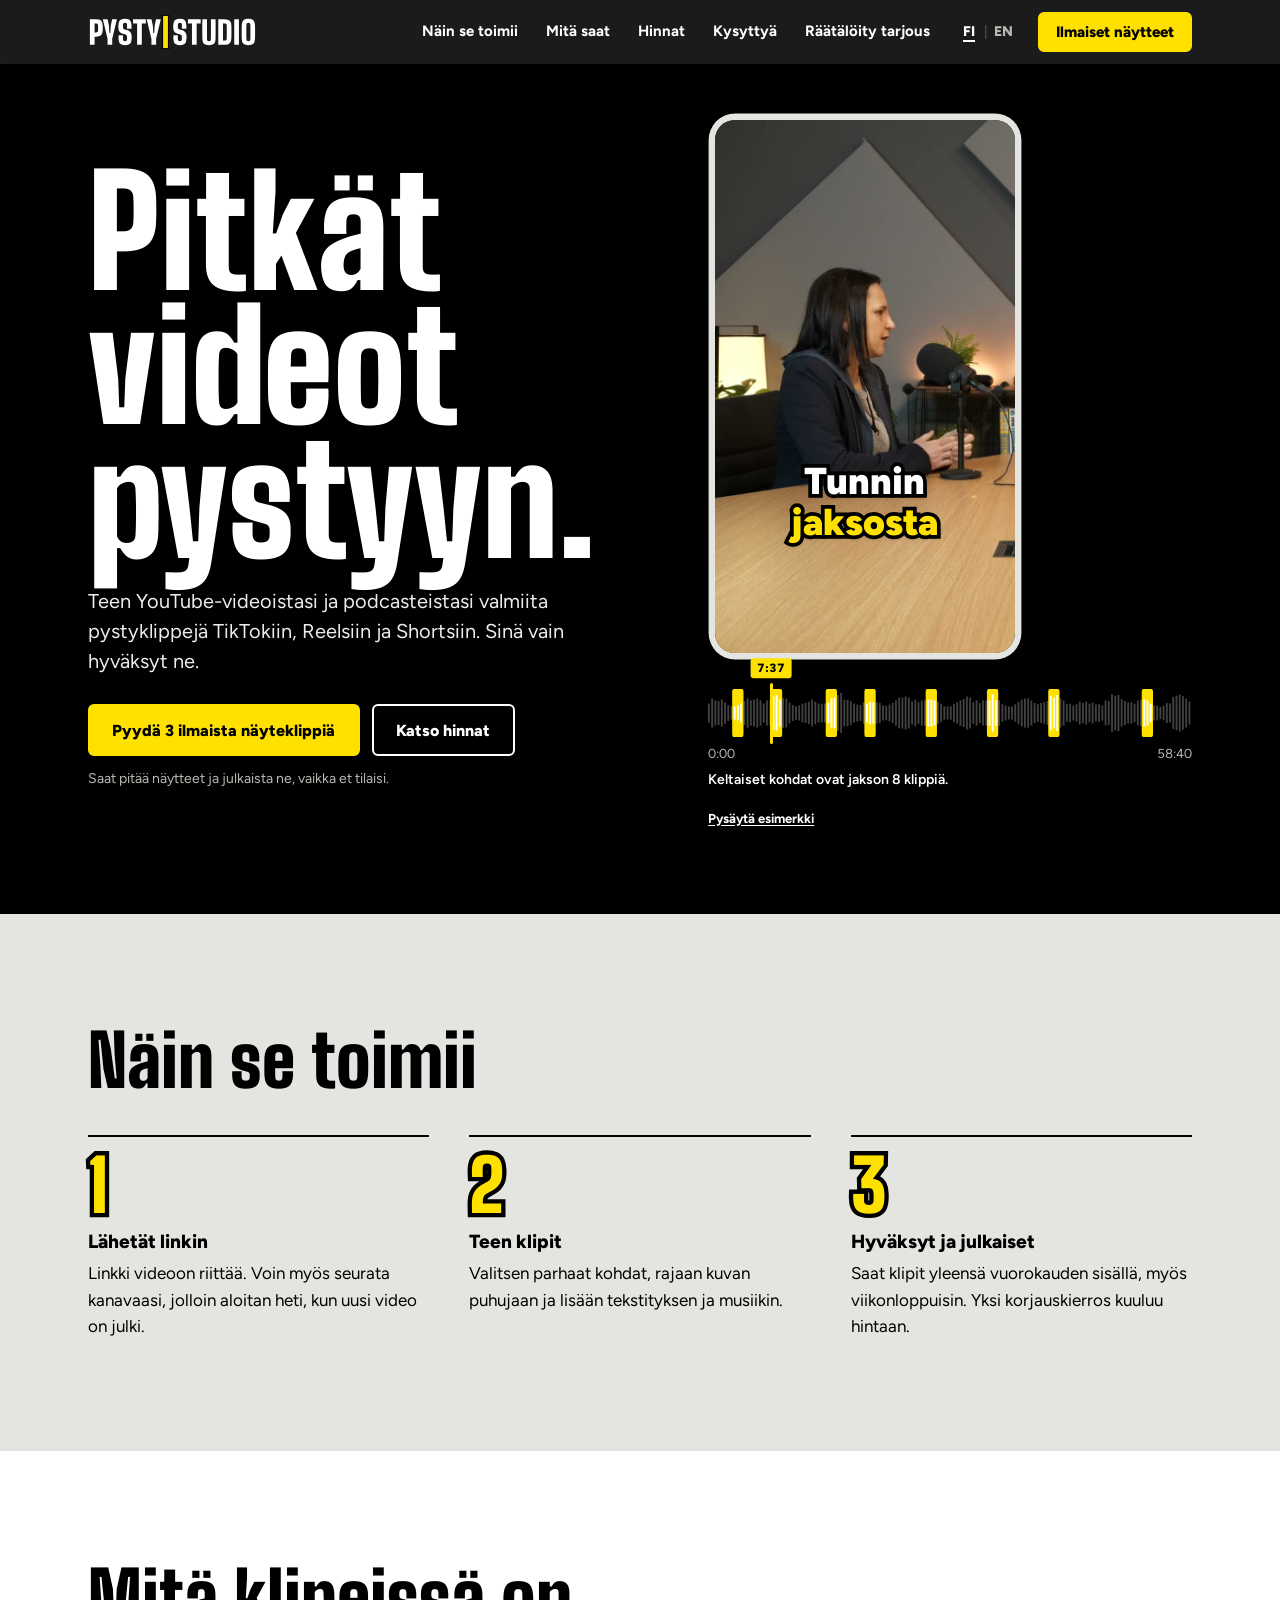
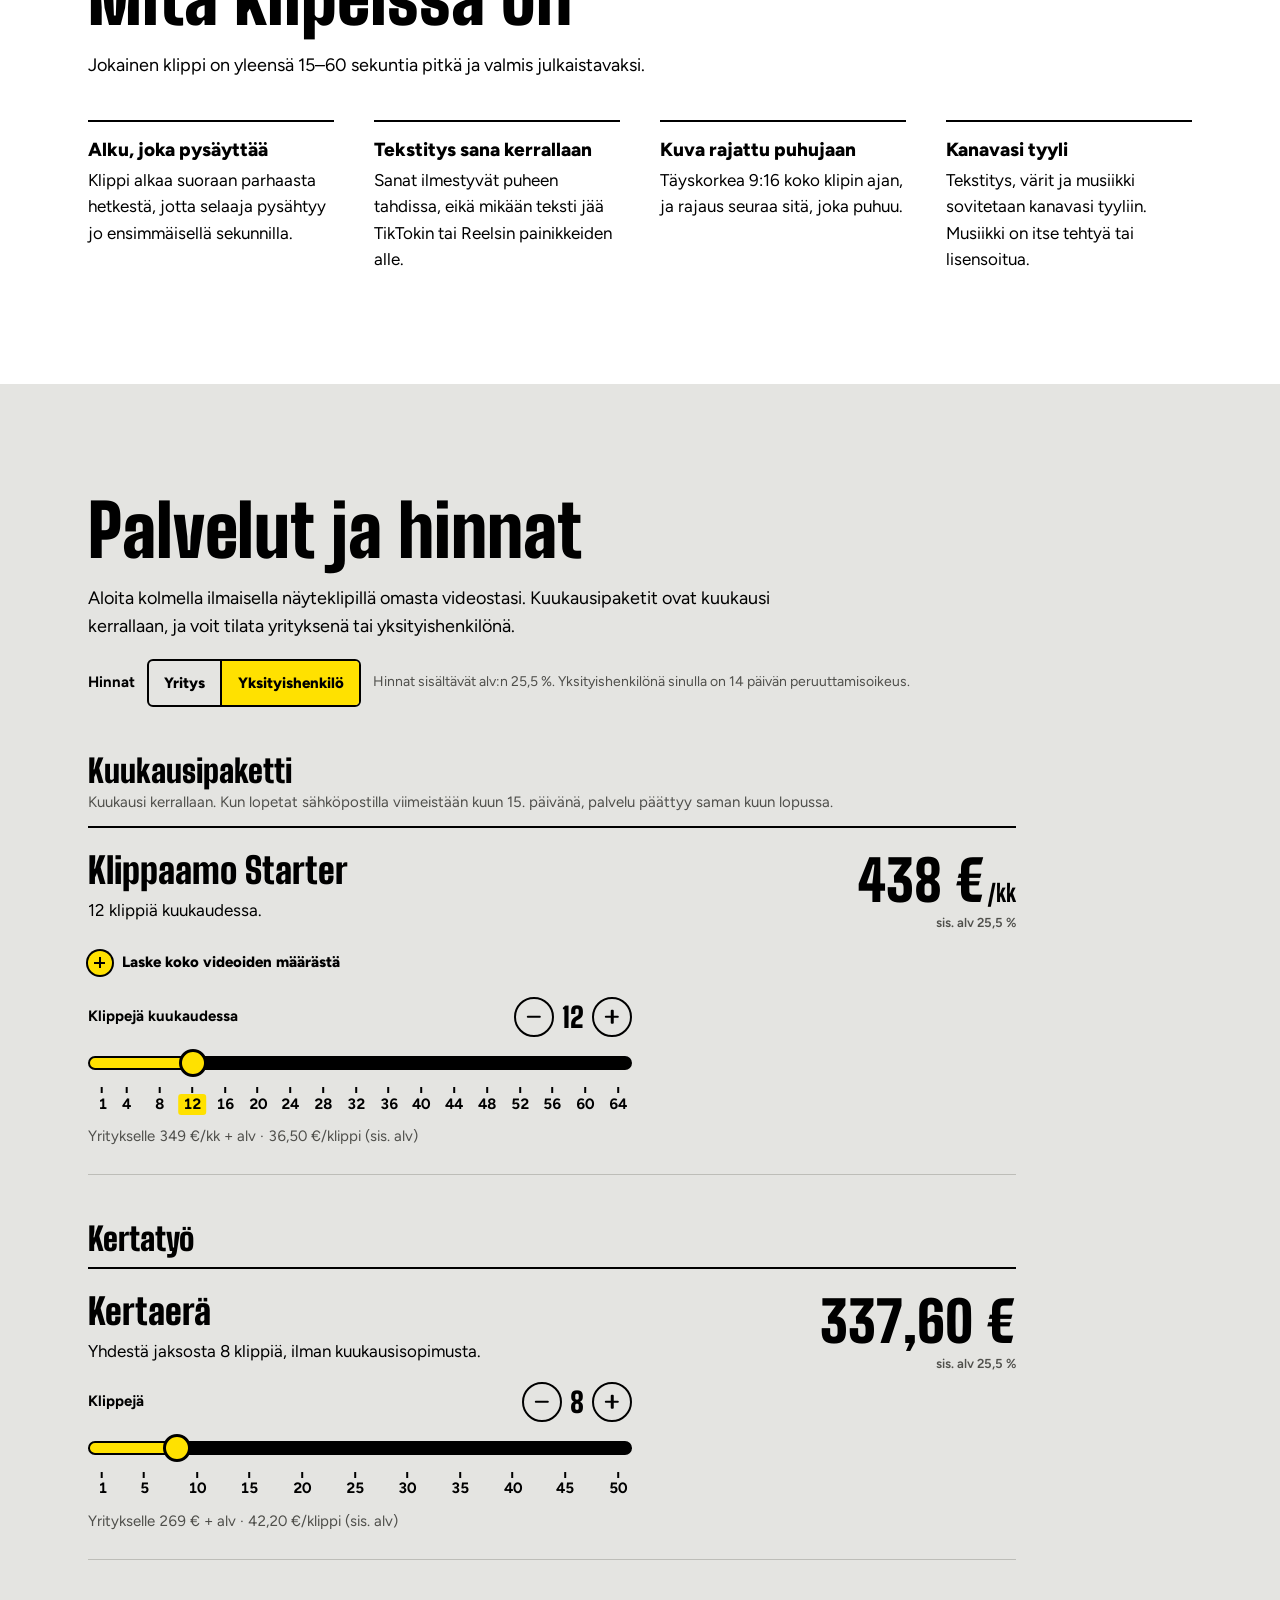
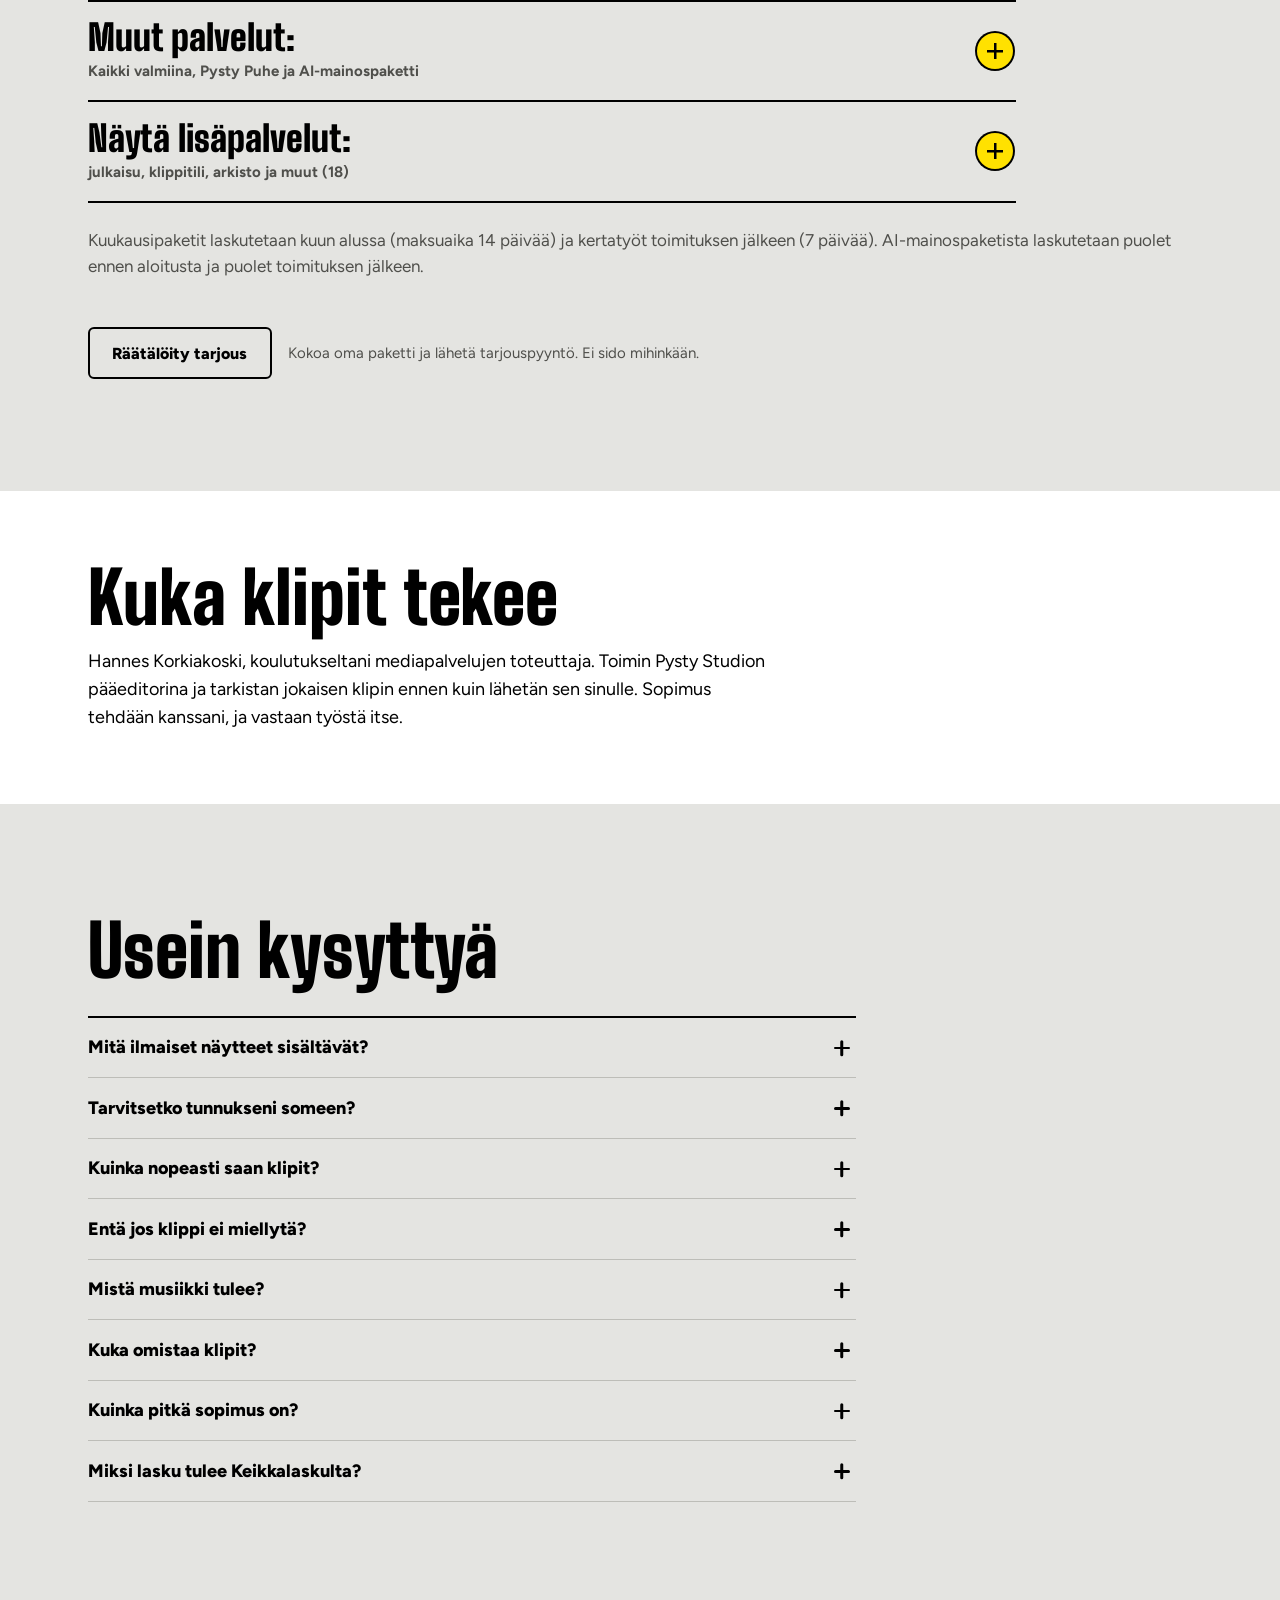
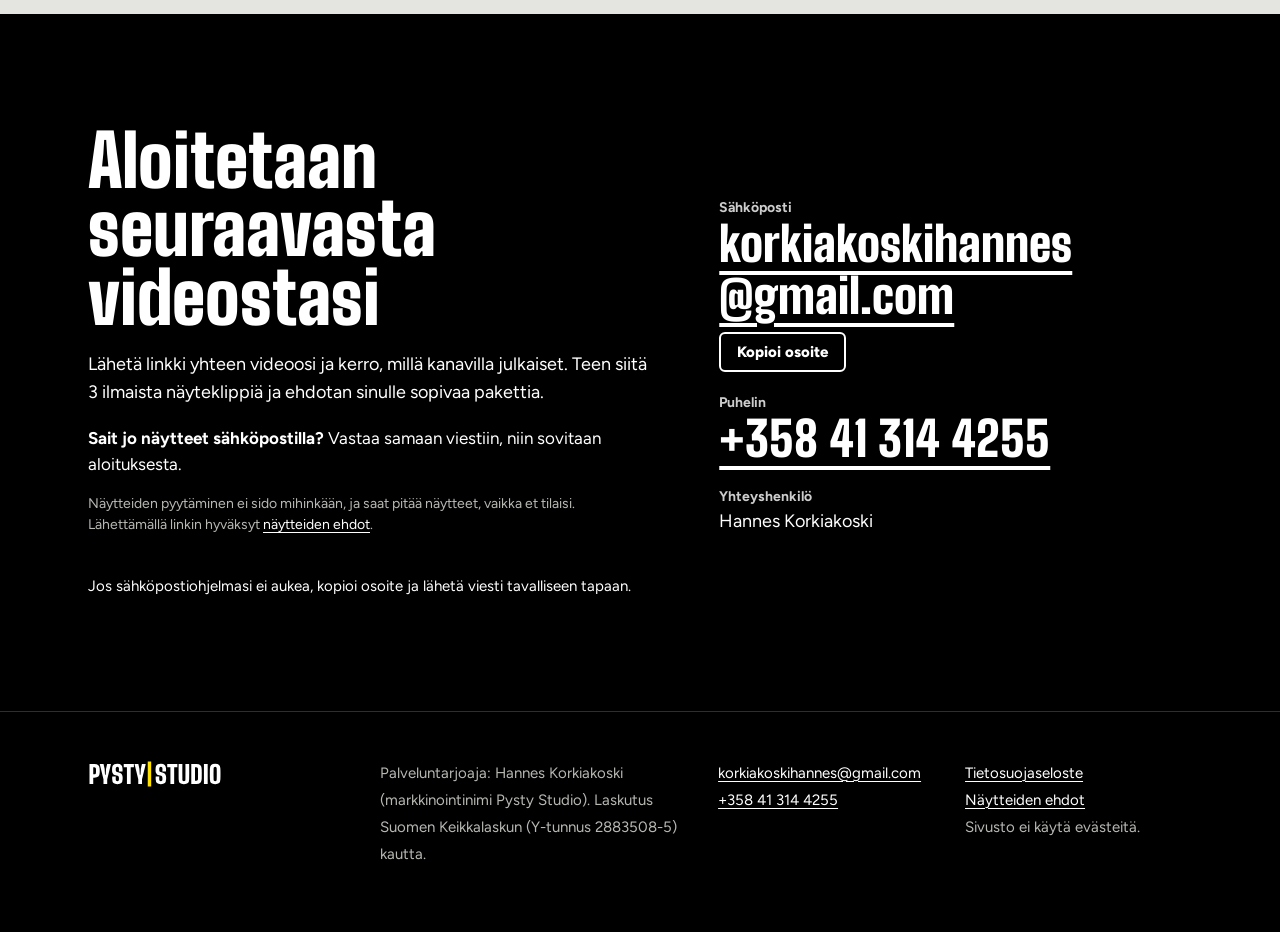
==== commit 84842e57: "Heron esimerkkiin oikeat ihmiset: piirretyn podcaststudion tilalle mainoksen p7 oikea podcastkuva (H" ====
--- a/index.html
+++ b/index.html
@@ -61,50 +61,6 @@
 <body>
   <a class="ohituslinkki" href="#sisalto">Siirry sisältöön</a>
 
-  <!-- Esimerkkikuvan podcaststudio. Värit tulevat tyyli.css:n k-alkuisista muuttujista. -->
-  <svg class="svg-maaritykset" width="0" height="0" aria-hidden="true" focusable="false">
-    <defs>
-      <pattern id="rimat" width="56" height="900" patternUnits="userSpaceOnUse">
-        <rect x="13" y="40" width="30" height="660" rx="15" style="fill:var(--k-rima)"/>
-      </pattern>
-    </defs>
-    <symbol id="kohtaus" viewBox="0 0 1600 900">
-      <rect width="1600" height="900" style="fill:var(--k-seina)"/>
-      <rect width="1600" height="900" fill="url(#rimat)"/>
-      <circle cx="800" cy="170" r="74" style="fill:var(--k-lamppu);opacity:.18"/>
-      <circle cx="800" cy="170" r="34" style="fill:var(--k-lamppu)"/>
-      <!-- Puhuja A -->
-      <path d="M262 900C264 724 332 642 420 620H540C628 642 696 724 698 900Z" style="fill:var(--k-paita-a)"/>
-      <path d="M440 520h80v104c0 26-80 26-80 0z" style="fill:var(--k-iho-a-varjo)"/>
-      <ellipse cx="480" cy="420" rx="92" ry="112" style="fill:var(--k-iho-a)"/>
-      <path d="M386 428C370 330 420 290 486 290C552 290 596 334 576 424C566 378 540 352 498 350C450 348 410 370 386 428Z" style="fill:var(--k-hius-a)"/>
-      <path d="M384 424C380 296 580 296 576 424" style="fill:none;stroke:var(--k-tumma);stroke-width:20;stroke-linecap:round"/>
-      <rect x="366" y="388" width="40" height="88" rx="20" style="fill:var(--k-tumma)"/>
-      <rect x="554" y="388" width="40" height="88" rx="20" style="fill:var(--k-tumma)"/>
-      <ellipse cx="470" cy="430" rx="9" ry="12" style="fill:var(--k-silma)"/>
-      <ellipse cx="524" cy="430" rx="9" ry="12" style="fill:var(--k-silma)"/>
-      <path d="M480 478q19 15 38 0" style="fill:none;stroke:var(--k-suu);stroke-width:7;stroke-linecap:round"/>
-      <path d="M648 790L614 560" style="stroke:var(--k-tumma);stroke-width:16;stroke-linecap:round"/>
-      <rect x="588" y="468" width="52" height="106" rx="26" transform="rotate(-14 614 521)" style="fill:var(--k-tumma)"/>
-      <!-- Puhuja B -->
-      <path d="M902 900C904 724 972 642 1060 620H1180C1268 642 1336 724 1338 900Z" style="fill:var(--k-paita-b)"/>
-      <path d="M1080 520h80v104c0 26-80 26-80 0z" style="fill:var(--k-iho-b-varjo)"/>
-      <ellipse cx="1120" cy="420" rx="92" ry="112" style="fill:var(--k-iho-b)"/>
-      <path d="M1024 404C1022 306 1070 286 1120 286C1170 286 1218 306 1216 404Z" style="fill:var(--k-pipo)"/>
-      <rect x="1018" y="370" width="204" height="46" rx="23" style="fill:var(--k-pipo-varjo)"/>
-      <ellipse cx="1092" cy="446" rx="9" ry="12" style="fill:var(--k-silma)"/>
-      <ellipse cx="1146" cy="446" rx="9" ry="12" style="fill:var(--k-silma)"/>
-      <path d="M1100 490q19 15 38 0" style="fill:none;stroke:var(--k-suu);stroke-width:7;stroke-linecap:round"/>
-      <path d="M952 790L986 560" style="stroke:var(--k-tumma);stroke-width:16;stroke-linecap:round"/>
-      <rect x="960" y="468" width="52" height="106" rx="26" transform="rotate(14 986 521)" style="fill:var(--k-tumma)"/>
-      <!-- Pöytä -->
-      <rect y="780" width="1600" height="120" style="fill:var(--k-poyta)"/>
-      <rect y="780" width="1600" height="14" style="fill:var(--k-poyta-reuna)"/>
-      <rect x="318" y="722" width="58" height="62" rx="9" style="fill:var(--k-muki)"/>
-      <rect x="1226" y="722" width="58" height="62" rx="9" style="fill:var(--k-muki)"/>
-    </symbol>
-  </svg>
-
   <header class="ylapalkki">
     <div class="kehys ylapalkki-sisalto">
       <a class="logo" href="index.html" aria-label="Pysty Studio, etusivu">
@@ -153,7 +109,8 @@
           <div class="demo-rivi">
             <div class="klippi" aria-hidden="true">
               <div class="klippi-sisalto" data-puhuja="a">
-                <svg class="kohtaus" viewBox="0 0 1600 900" aria-hidden="true" focusable="false"><use href="#kohtaus"/></svg>
+                <!-- Oikea podcastkuva (10.11.2026, Hanneksen pyyntö: piirroksen tilalle mainosvideon oikeat ihmiset). Pexels 37874132, Pexels License, sama kuin mainoksessa p7, neonkyltti ja kannettavan merkki poistettu. 14 s saumaton silmukka. Rajaus puhujaan: tyyli.css, ohjaus: sivu.js. -->
+                <video class="kohtaus" src="assets/esimerkki-podcast.mp4" poster="assets/esimerkki-podcast.jpg" autoplay muted loop playsinline preload="auto" disablepictureinpicture disableremoteplayback aria-hidden="true" tabindex="-1"></video>
                 <p class="tekstitys" aria-hidden="true">tulee kahdeksan klippiä.</p>
               </div>
             </div>
--- a/assets/tyyli.css
+++ b/assets/tyyli.css
@@ -429,21 +429,23 @@
   position: absolute;
   top: 0;
   left: 0;
+  display: block;
   height: 100%;
   width: auto;
   max-width: none;
   aspect-ratio: 16 / 9;
+  object-fit: cover;
   /* Kuva on 16:9 ja kehys 9:16: kehyksen leveys on 81/256 kuvan leveydestä.
-     translate = 15,82 % – puhujan kohta (A 30 %, B 70 %). */
-  translate: -14.18% 0;
+     translate = 15,82 % – puhujan kohta. Oikea podcastkuva 10.11.2026: A 25 %, B 71 % (piirroksessa 30 % ja 70 %). */
+  translate: -9.18% 0;
   scale: 1;
-  transform-origin: 30% 46%;
+  transform-origin: 25% 38%;
   transition: scale .5s var(--ease-ulos);
 }
 .klippi-sisalto[data-puhuja="b"] .kohtaus,
 .klippi-b .kohtaus {
-  translate: -54.18% 0;
-  transform-origin: 70% 46%;
+  translate: -55.18% 0;
+  transform-origin: 71% 38%;
 }
 .klippi-sisalto[data-zoomi="1"] .kohtaus { scale: 1.12; }
 
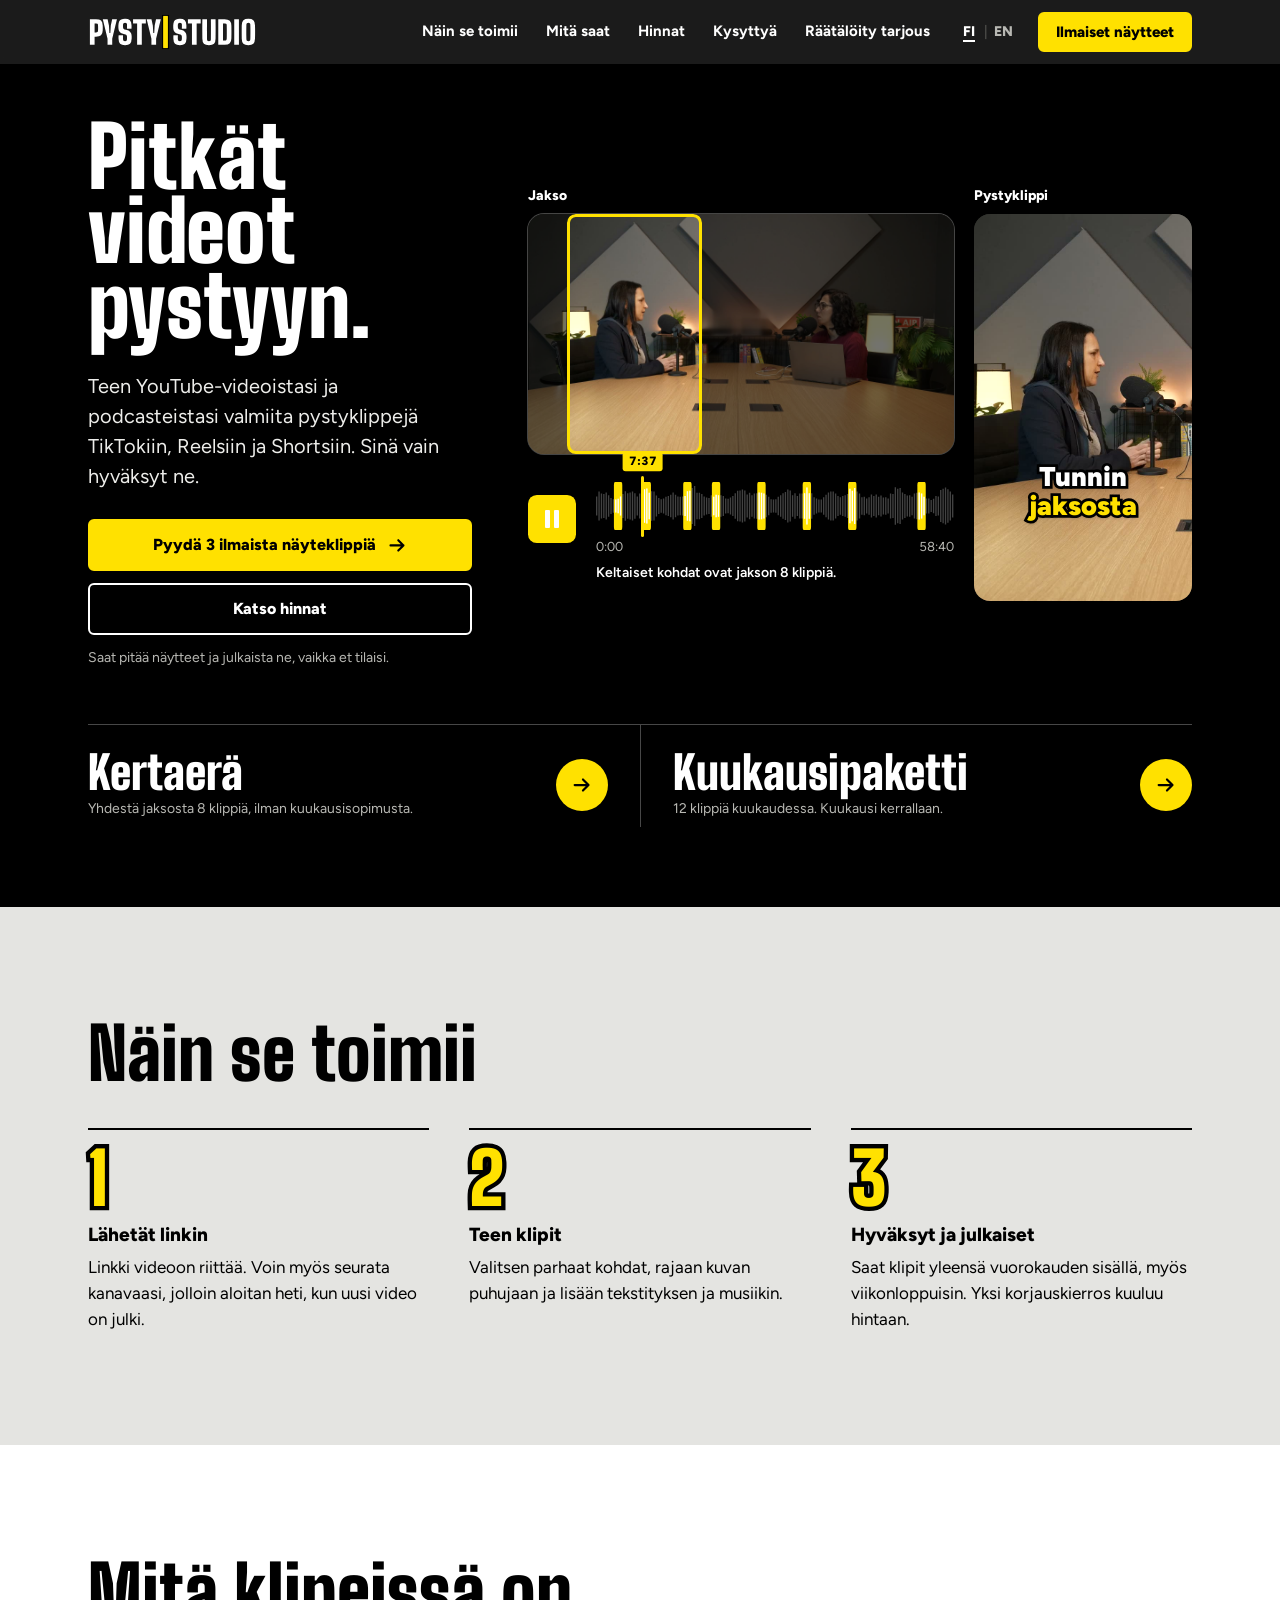
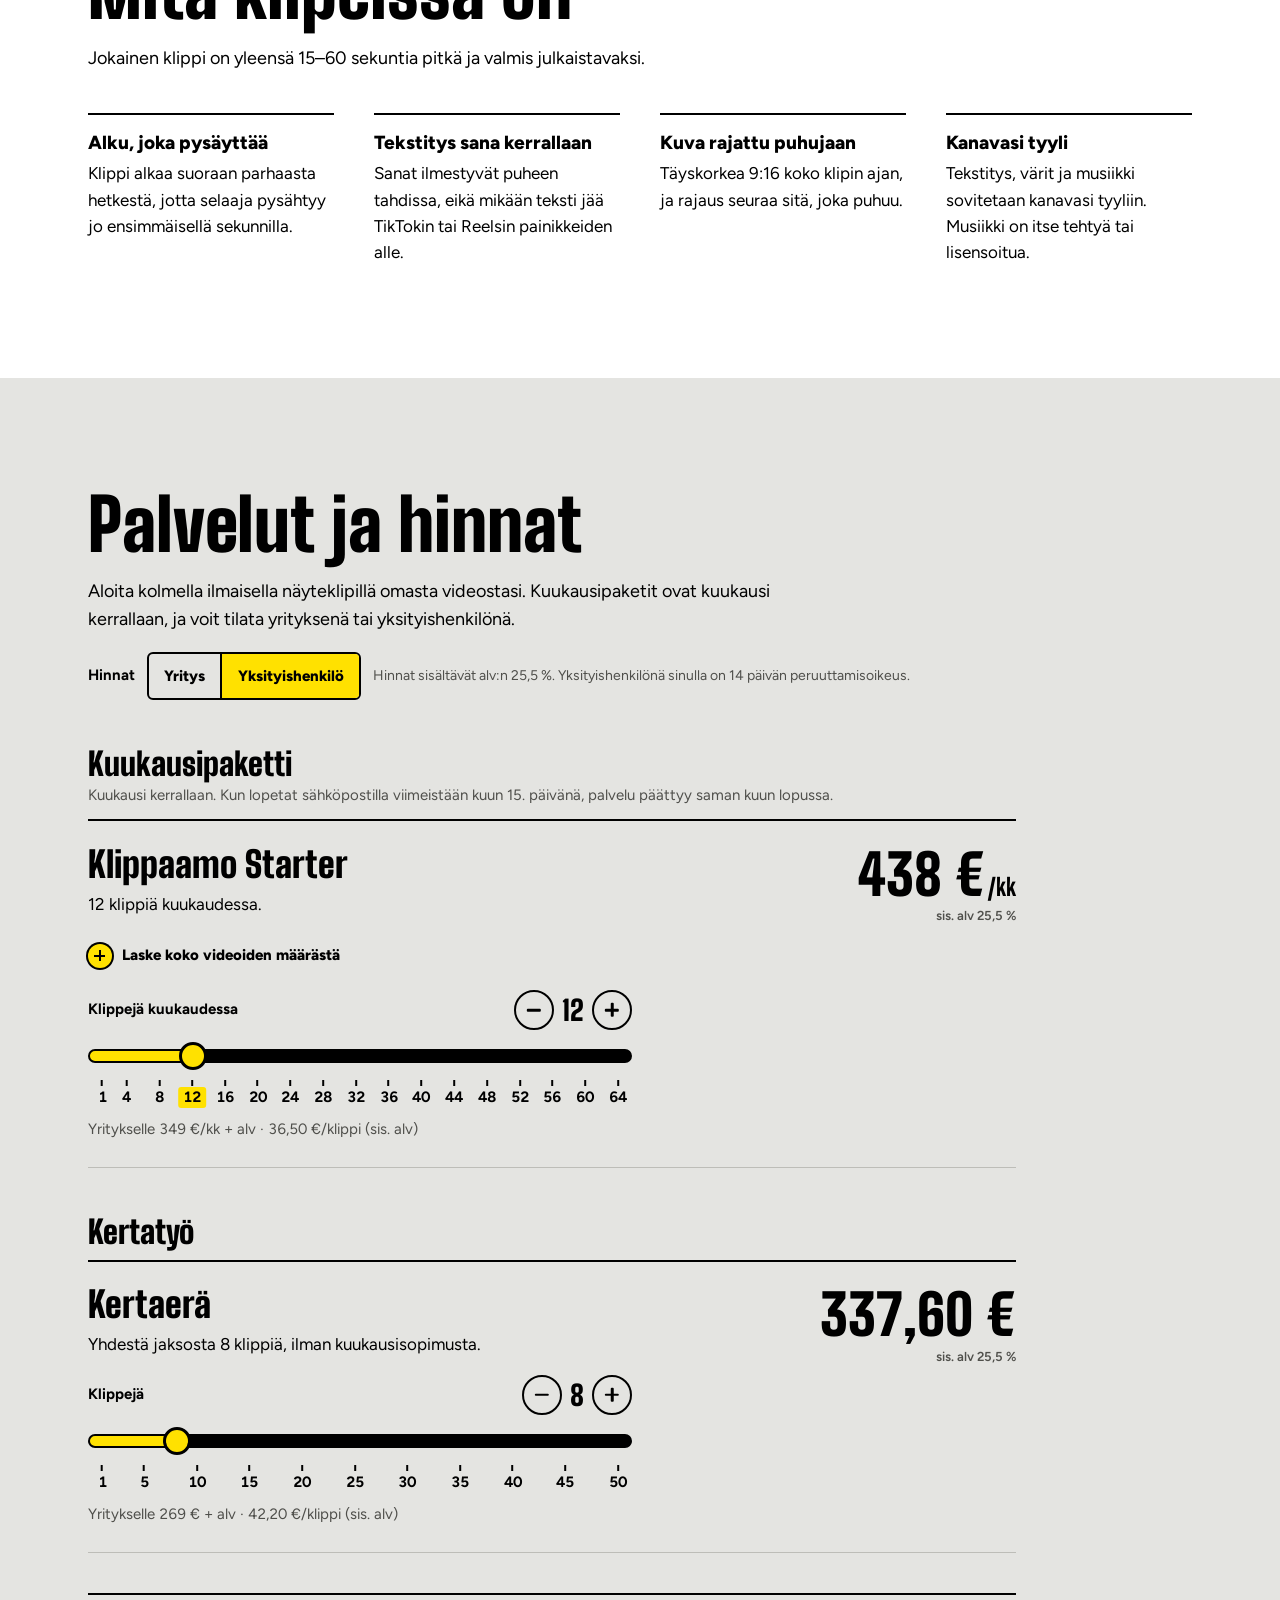
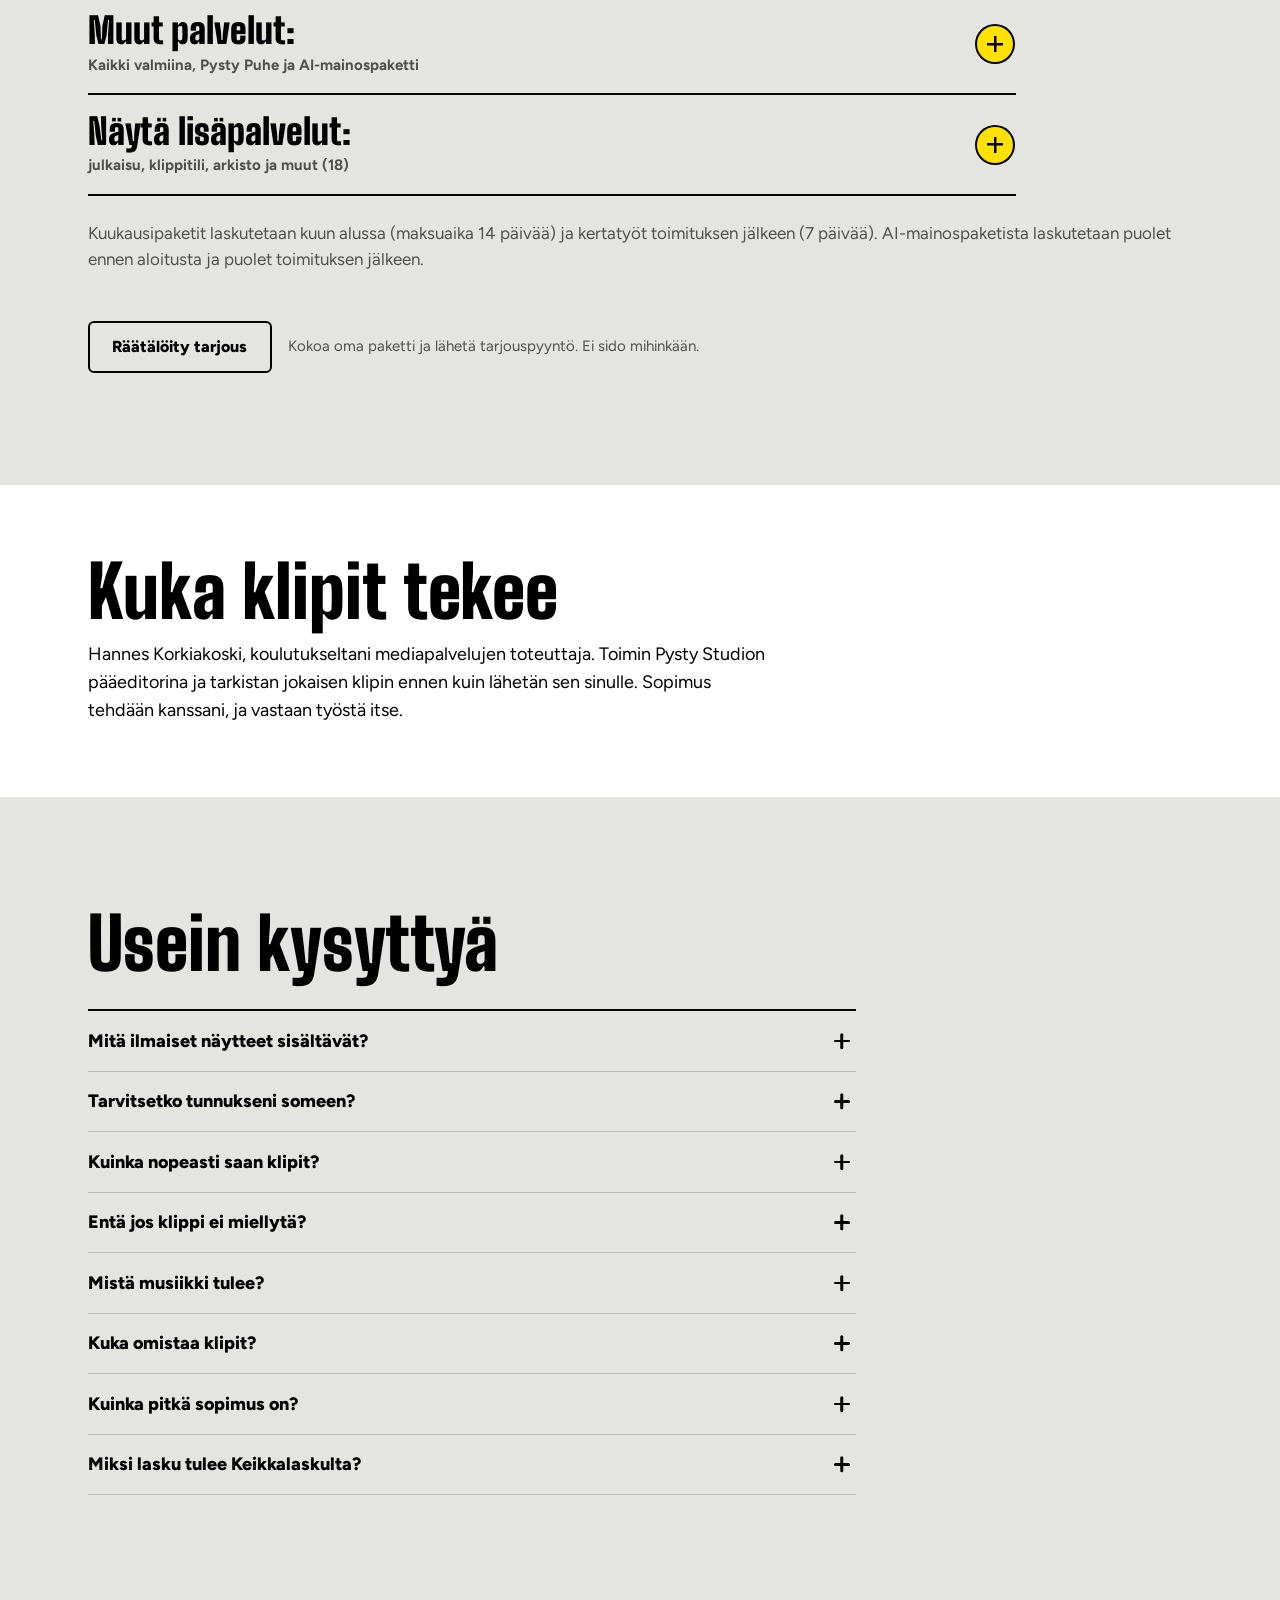
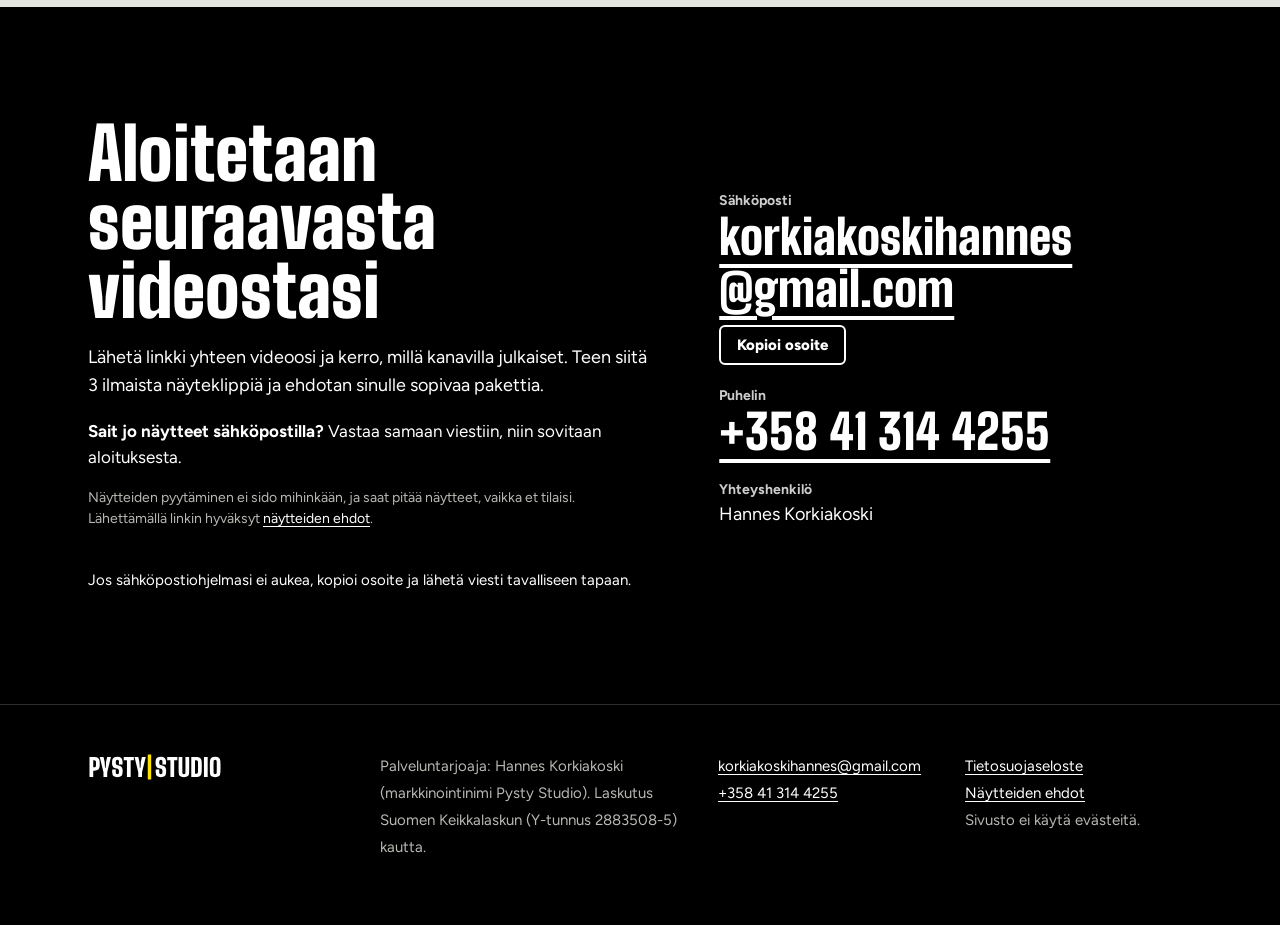
==== commit d8da6876: "Etusivun asettelu Hanneksen ChatGPT-luonnosten mukaan ja pidempi avausefekti (Hanneksen pyyntö 11.11" ====
--- a/index.html
+++ b/index.html
@@ -34,7 +34,7 @@
   <link rel="stylesheet" href="https://fonts.googleapis.com/css2?family=Big+Shoulders+Display:wght@700..900&family=Figtree:wght@400..900&display=swap">
   <link rel="stylesheet" href="assets/tyyli.css">
   <!-- Pystyviiva-ilme (käytössä 23.10.2026): luokka ilme-uusi sekä assets/ilme-uusi.css ja ilme-uusi.js.
-       Avausefekti (data-intro): poistettiin 28.10.2026 ja palautettiin uusittuna 29.10.2026 (noin 1,5 s, ilme-uusi.js).
+       Avausefekti (data-intro): poistettiin 28.10.2026 ja palautettiin uusittuna 29.10.2026 (noin 1,5 s, ilme-uusi.js). Pidennetty noin 3 sekuntiin 11.11.2026.
        Introa ei näytetä, jos osoitteessa on #-ankkuri tai parametreja (esim. myyntiviestin linkki), paitsi ?intro=1. -->
   <script data-polku="assets/" data-intro>
   (function () {
@@ -99,14 +99,24 @@
           <h1 id="hero-otsikko"><span>Pitkät</span> <span>videot</span> <span class="kursori">pystyyn.</span></h1>
           <p class="ingressi">Teen YouTube-videoistasi ja podcasteistasi valmiita pystyklippejä TikTokiin, Reelsiin ja Shortsiin. Sinä vain hyväksyt ne.</p>
           <div class="toiminnot">
-            <a class="nappi nappi-ensisijainen" href="mailto:korkiakoskihannes@gmail.com?subject=Ilmaiset%20n%C3%A4yteklipit&amp;body=Hei%20Hannes%2C%0A%0Ahaluaisin%203%20ilmaista%20n%C3%A4yteklippi%C3%A4.%0A%0ALinkki%20videoon%20tai%20jaksoon%3A%20%0AKanavan%20nimi%20tai%20linkki%3A%20%0AKanavat%2C%20joilla%20julkaisen%20(TikTok%2C%20Instagram%20Reels%2C%20YouTube%20Shorts)%3A%20%0A%0AToiveet%20(vapaaehtoinen)%3A%0A-%20Kohdat%2C%20joista%20haluan%20klipit%20(aikaleimat)%3A%20%0A-%20Tyyli%20(tekstityksen%20v%C3%A4rit%2C%20fontti%2C%20musiikki)%3A%20%0A-%20Kenelle%20kanava%20on%20suunnattu%3A%20%0A%0ANimi%3A%20%0AYritys%20ja%20Y-tunnus%20(jos%20tilaan%20yrityksen%C3%A4)%3A%20%0A%0AHyv%C3%A4ksyn%20n%C3%A4ytteiden%20ehdot%3A%20https%3A%2F%2Fpystystudio.fi%2Fnaytteet.html%0A">Pyydä 3 ilmaista näyteklippiä</a>
+            <a class="nappi nappi-ensisijainen" href="mailto:korkiakoskihannes@gmail.com?subject=Ilmaiset%20n%C3%A4yteklipit&amp;body=Hei%20Hannes%2C%0A%0Ahaluaisin%203%20ilmaista%20n%C3%A4yteklippi%C3%A4.%0A%0ALinkki%20videoon%20tai%20jaksoon%3A%20%0AKanavan%20nimi%20tai%20linkki%3A%20%0AKanavat%2C%20joilla%20julkaisen%20(TikTok%2C%20Instagram%20Reels%2C%20YouTube%20Shorts)%3A%20%0A%0AToiveet%20(vapaaehtoinen)%3A%0A-%20Kohdat%2C%20joista%20haluan%20klipit%20(aikaleimat)%3A%20%0A-%20Tyyli%20(tekstityksen%20v%C3%A4rit%2C%20fontti%2C%20musiikki)%3A%20%0A-%20Kenelle%20kanava%20on%20suunnattu%3A%20%0A%0ANimi%3A%20%0AYritys%20ja%20Y-tunnus%20(jos%20tilaan%20yrityksen%C3%A4)%3A%20%0A%0AHyv%C3%A4ksyn%20n%C3%A4ytteiden%20ehdot%3A%20https%3A%2F%2Fpystystudio.fi%2Fnaytteet.html%0A"><span>Pyydä 3 ilmaista näyteklippiä</span><svg class="nuoli" viewBox="0 0 24 24" aria-hidden="true" focusable="false"><path d="M4 12h15m-6-6 6 6-6 6" fill="none" stroke="currentColor" stroke-width="2.4" stroke-linecap="round" stroke-linejoin="round"/></svg></a>
             <a class="nappi nappi-toissijainen" href="#hinnat">Katso hinnat</a>
           </div>
           <p class="pienteksti">Saat pitää näytteet ja julkaista ne, vaikka et tilaisi.</p>
         </div>
 
         <figure class="demo" data-demo data-puhuja="a">
+          <!-- Teema 11.11.2026 (Hanneksen ChatGPT-luonnokset): vaakajakso ja pystyklippi rinnakkain. Keltainen rajain näyttää,
+               mistä kohdasta klippi rajataan, ja hyppää puhujaan (sivu.js). Sama Pexels-video kuin klipissä. -->
+          <div class="demo-jakso">
+            <p class="demo-nimi" aria-hidden="true"><span>Jakso</span></p>
+            <div class="lahde" aria-hidden="true">
+              <video class="lahde-video" src="assets/esimerkki-podcast.mp4" poster="assets/esimerkki-podcast.jpg" autoplay muted loop playsinline preload="auto" disablepictureinpicture disableremoteplayback tabindex="-1"></video>
+              <span class="rajain"></span>
+            </div>
+          </div>
           <div class="demo-rivi">
+            <p class="demo-nimi" aria-hidden="true"><span>Pystyklippi</span></p>
             <div class="klippi" aria-hidden="true">
               <div class="klippi-sisalto" data-puhuja="a">
                 <!-- Oikea podcastkuva (10.11.2026, Hanneksen pyyntö: piirroksen tilalle mainosvideon oikeat ihmiset). Pexels 37874132, Pexels License, sama kuin mainoksessa p7, neonkyltti ja kannettavan merkki poistettu. 14 s saumaton silmukka. Rajaus puhujaan: tyyli.css, ohjaus: sivu.js. -->
@@ -142,9 +152,16 @@
             <div class="aikajana-ajat" aria-hidden="true"><span>0:00</span><span>58:40</span></div>
             <figcaption>Keltaiset kohdat ovat jakson 8 klippiä.</figcaption>
           </figure>
-          <button class="demo-tauko" type="button" hidden>Pysäytä esimerkki</button>
+          <button class="demo-tauko" type="button" hidden><span class="demo-tauko-kuvake" aria-hidden="true"></span><span class="demo-tauko-teksti piilotettu">Pysäytä esimerkki</span></button>
           <figcaption class="piilotettu">Esimerkki: podcastjakson kuva rajataan pystyyn puhujan kohdalle, ja tekstitys etenee sana kerrallaan.</figcaption>
         </figure>
+      </div>
+      <!-- Teema 11.11.2026: Kertaerä | Kuukausipaketti (luonnos 24458d67). Nimet ja kuvaukset ovat hintakorttien nykyiset tekstit. Linkit vievät hintakortteihin, hinnat vain hinnastossa (hintadata.js). -->
+      <div class="kehys palveluvalinta">
+        <ul class="palveluvalinta-lista" aria-label="Palvelut">
+          <li><a class="palveluvalinta-rivi" href="#kertatyo"><span class="palveluvalinta-nimi">Kertaerä</span><span class="palveluvalinta-kuvaus">Yhdestä jaksosta 8 klippiä, ilman kuukausisopimusta.</span><span class="palveluvalinta-nuoli"><svg class="nuoli" viewBox="0 0 24 24" aria-hidden="true" focusable="false"><path d="M4 12h15m-6-6 6 6-6 6" fill="none" stroke="currentColor" stroke-width="2.4" stroke-linecap="round" stroke-linejoin="round"/></svg></span></a></li>
+          <li><a class="palveluvalinta-rivi" href="#kuukausipaketti"><span class="palveluvalinta-nimi">Kuukausipaketti</span><span class="palveluvalinta-kuvaus">12 klippiä kuukaudessa. Kuukausi kerrallaan.</span><span class="palveluvalinta-nuoli"><svg class="nuoli" viewBox="0 0 24 24" aria-hidden="true" focusable="false"><path d="M4 12h15m-6-6 6 6-6 6" fill="none" stroke="currentColor" stroke-width="2.4" stroke-linecap="round" stroke-linejoin="round"/></svg></span></a></li>
+        </ul>
       </div>
     </section>
 
@@ -221,7 +238,7 @@
              sekä tähän että en/index.html-tiedostoon. Kiinteät hinnat: data-hinta="nimi" (hintadata.js, kiinteat).
              Säätimissä on autocomplete="off" (Takaisin-nappi, ks. hinnat.js). -->
 
-        <div class="hintaryhma">
+        <div class="hintaryhma" id="kuukausipaketti">
           <div class="hintaryhma-otsikko">
             <h3>Kuukausipaketti</h3>
             <p>Kuukausi kerrallaan. Kun lopetat sähköpostilla viimeistään kuun 15. päivänä, palvelu päättyy saman kuun lopussa.</p>
@@ -270,7 +287,7 @@
           </ul>
         </div>
 
-        <div class="hintaryhma">
+        <div class="hintaryhma" id="kertatyo">
           <div class="hintaryhma-otsikko">
             <h3>Kertatyö</h3>
           </div>
--- a/assets/tyyli.css
+++ b/assets/tyyli.css
@@ -1815,3 +1815,237 @@
   details::details-content { transition: none; }
   .sana.nakyy { animation: none; }
 }
+
+/* ==========================================================================================================
+   Teema 11.11.2026: asettelu Hanneksen ChatGPT-luonnoksista (00_saapuneet/2026-11-11_chatgpt-teema-*.png,
+   tavoitekuvat 24458d67 työpöytä ja 866ae6bd mobiili). Hanneksen linja: "nykyisen värit ja teema kans pysyisi mutta
+   sisältö ei muutu". Siksi värit, fontit ja tekstit ovat ennallaan. Luonnoksista on otettu vain asettelu:
+   - Työpöytä: vasemmalla otsikko, ingressi ja näytepainike. Keskellä vaakajakso (keltainen 9:16-rajain hyppää
+     puhujaan, sivu.js) ja sen alla play/tauko-nappi ja aaltomuoto. Oikealla pystyklippi.
+   - Mobiili: otsikko, jakso ja pystyklippi rinnakkain, aaltomuoto, ingressi, napit ja "Saat pitää…".
+   - Heron alla rivi Kertaerä | Kuukausipaketti nuolipainikkeilla (hintakorttien nykyiset tekstit, linkit kortteihin).
+   Vanha versio: 99_arkisto/2026-11-11_verkkosivu-ennen-teemaa/.
+   ========================================================================================================== */
+:root { --sade-paneeli: 1rem; }
+
+/* Näytepainike: luonnoksen tapaan isompi ja nuoli perässä. */
+.nuoli { width: 1.3em; height: 1.3em; flex: 0 0 auto; }
+.hero .toiminnot .nappi-ensisijainen { gap: .7rem; }
+.hero .toiminnot .nappi-ensisijainen .nuoli { transition: transform .3s var(--ease-ulos); }
+.hero .toiminnot .nappi-ensisijainen:hover .nuoli { transform: translateX(.2em); }
+
+/* Demo: jakso, aaltomuoto ja pystyklippi */
+.hero .demo {
+  display: grid;
+  grid-template-columns: auto minmax(0, 1fr) auto;
+  grid-template-areas: "jakso jakso klippi" "tauko aikajana klippi";
+  grid-template-rows: auto 1fr;
+  column-gap: 1.25rem;
+  align-items: start;
+}
+.demo-jakso { grid-area: jakso; min-width: 0; }
+.hero .demo > .demo-rivi { grid-area: klippi; display: block; }
+.hero .demo > .aikajana { grid-area: aikajana; margin-top: 1.75rem; min-width: 0; }
+.hero .demo > .demo-tauko { grid-area: tauko; }
+.hero .demo .klippi {
+  width: clamp(10rem, 17vw, 15rem);
+  margin: 0;
+  border-radius: var(--sade-paneeli);
+  cursor: pointer;
+}
+.ilme-uusi .hero .demo .klippi { box-shadow: none; }
+.demo-nimi {
+  margin: 0 0 .6rem;
+  font-size: .875rem;
+  font-weight: 800;
+  line-height: 1.3;
+}
+.hero .lahde {
+  border-radius: var(--sade-paneeli);
+  background: #1A1A18;
+  box-shadow: none;
+}
+.lahde-video {
+  position: absolute;
+  inset: 0;
+  z-index: 0;
+  display: block;
+  width: 100%;
+  height: 100%;
+  object-fit: cover;
+}
+/* Rajain: 9:16-alue (31,64 % jakson leveydestä) puhujan kohdalla, kuten klipin rajaus (A 25 %, B 71 %). */
+.hero .rajain {
+  z-index: 1;
+  left: 9.18%;
+  border: 3px solid var(--keltainen);
+  border-radius: .55rem;
+  /* Himmennys rajauksen ulkopuolelle ääriviivalla: box-shadow ei piirtynyt videon päälle (11.11.2026). */
+  box-shadow: none;
+  outline: 100vmax solid rgba(0, 0, 0, .55);
+  transition: left .55s var(--ease-ulos);
+}
+.hero .demo[data-puhuja="b"] .rajain { left: 55.18%; }
+
+/* Play/tauko: keltainen neliö aaltomuodon vasemmalla puolella (teksti ruudunlukijalle). */
+.hero .demo-tauko {
+  display: grid;
+  place-items: center;
+  width: 3rem;
+  height: 3rem;
+  margin: 2.55rem 0 0;
+  padding: 0;
+  border: 0;
+  border-radius: .55rem;
+  background: var(--keltainen);
+  color: var(--musta);
+  cursor: pointer;
+  transition: background-color .2s;
+}
+.hero .demo-tauko[hidden] { display: none; }
+.hero .demo-tauko:hover { background: var(--keltainen); color: var(--musta); }
+.ilme-uusi .hero .demo-tauko,
+.ilme-uusi .hero .demo-tauko:hover { color: var(--musta); border-radius: .55rem; }
+.demo-tauko-kuvake { position: relative; display: block; width: 1rem; height: 1.1rem; }
+/* Soi: tauko-merkki (kaksi palkkia). */
+.demo-tauko-kuvake::before,
+.demo-tauko-kuvake::after {
+  content: "";
+  position: absolute;
+  top: 0;
+  bottom: 0;
+  width: .32rem;
+  border-radius: 1px;
+  background: currentColor;
+}
+.demo-tauko-kuvake::before { left: .05rem; }
+.demo-tauko-kuvake::after { right: .05rem; }
+/* Tauolla tai lopussa: play-merkki (kolmio). */
+.demo:is([data-tila="tauko"], [data-tila="loppu"]) .demo-tauko-kuvake::after { display: none; }
+.demo:is([data-tila="tauko"], [data-tila="loppu"]) .demo-tauko-kuvake::before {
+  left: .15rem;
+  width: 0;
+  height: 0;
+  border-style: solid;
+  border-width: .55rem 0 .55rem .9rem;
+  border-color: transparent transparent transparent currentColor;
+  border-radius: 0;
+  background: none;
+}
+/* Pysäytettynä klipin päällä iso play-merkki kuten luonnoksessa. */
+.hero .demo .klippi::after {
+  content: "";
+  position: absolute;
+  left: 50%;
+  top: 42%;
+  z-index: 3;
+  width: 4rem;
+  height: 4rem;
+  translate: -50% -50%;
+  border-radius: 50%;
+  background: var(--keltainen) url("data:image/svg+xml,%3Csvg xmlns='http://www.w3.org/2000/svg' viewBox='0 0 24 24'%3E%3Cpath d='M9 6.5v11l9-5.5z' fill='%23000'/%3E%3C/svg%3E") center / 60% no-repeat;
+  opacity: 0;
+  scale: .8;
+  pointer-events: none;
+  transition: opacity .25s, scale .25s var(--ease-ulos);
+}
+.hero .demo:is([data-tila="tauko"], [data-tila="loppu"]) .klippi::after { opacity: 1; scale: 1; }
+
+/* Puhelin ja tabletti (alle 64em): luonnoksen järjestys. Otsikko, kuvat, aaltomuoto, ingressi, napit ja "Saat pitää…". */
+@media (max-width: 63.99em) {
+  .hero-teksti > *,
+  .hero-teksti > .ylaotsake,
+  .hero-teksti > .ingressi,
+  .hero-teksti > .toiminnot,
+  .hero-teksti > .pienteksti { order: 3; }
+  .hero-teksti > h1 { order: 1; }
+  .hero-ruudukko > .demo { order: 2; margin: .75rem 0 2rem; }
+}
+@media (max-width: 35.99em) {
+  .hero .demo {
+    grid-template-columns: auto minmax(0, 1fr) 38%;
+    column-gap: .75rem;
+    grid-template-areas: "jakso jakso klippi" "tauko aikajana aikajana";
+  }
+  .hero .demo .klippi { width: 100%; border-radius: .75rem; }
+  .hero .lahde { border-radius: .75rem; }
+  .demo-nimi { font-size: .8125rem; margin-bottom: .45rem; }
+  .hero .demo-tauko { width: 2.75rem; height: 2.75rem; }
+  .hero .demo .klippi::after { width: 3rem; height: 3rem; }
+}
+@media (min-width: 36em) and (max-width: 63.99em) {
+  .hero .demo .klippi { width: clamp(11rem, 30vw, 15rem); }
+}
+
+/* Tietokone: otsikko, ingressi ja napit vasemmalla, kuvat oikealla. */
+@media (min-width: 64em) {
+  .hero-ruudukko {
+    grid-template-columns: minmax(17rem, 24rem) minmax(0, 1fr);
+    align-items: center;
+    column-gap: 3.5rem;
+  }
+  .hero h1 { font-size: clamp(4.75rem, 6.6vw, 7rem); margin-bottom: 1.75rem; }
+  .hero h1.otsikko-nelja { font-size: clamp(4rem, 5.4vw, 5.75rem); }
+  .hero .toiminnot .nappi { flex: 1 1 100%; }
+}
+
+/* Rivi Kertaerä | Kuukausipaketti heron alaosassa */
+.palveluvalinta { padding-top: 3.5rem; }
+.palveluvalinta-lista {
+  list-style: none;
+  margin: 0;
+  padding: 0;
+  border-top: 1px solid rgba(255, 255, 255, .28);
+}
+.palveluvalinta-lista li + li { border-top: 1px solid rgba(255, 255, 255, .28); }
+.palveluvalinta-rivi {
+  display: grid;
+  grid-template-columns: minmax(0, 1fr) auto;
+  grid-template-areas: "nimi nuoli" "kuvaus nuoli";
+  align-items: center;
+  column-gap: 1.25rem;
+  row-gap: .3rem;
+  padding: 1.25rem 0;
+  color: var(--valkoinen);
+  text-decoration: none;
+}
+.palveluvalinta-nimi {
+  grid-area: nimi;
+  font-family: var(--fontti-otsikko);
+  font-size: clamp(2.25rem, 9vw, 3.25rem);
+  font-weight: 900;
+  line-height: .95;
+}
+.palveluvalinta-kuvaus {
+  grid-area: kuvaus;
+  max-width: 30em;
+  font-size: .9375rem;
+  line-height: 1.45;
+  color: var(--vari-harmaa-tumma);
+}
+.palveluvalinta-nuoli {
+  grid-area: nuoli;
+  display: grid;
+  place-items: center;
+  width: 3.25rem;
+  height: 3.25rem;
+  border-radius: 50%;
+  background: var(--keltainen);
+  color: var(--musta);
+  transition: transform .3s var(--ease-ulos), box-shadow .2s;
+}
+.palveluvalinta-rivi:hover .palveluvalinta-nuoli,
+.palveluvalinta-rivi:focus-visible .palveluvalinta-nuoli { transform: translateX(.3rem); box-shadow: var(--neon-hehku, none); }
+.palveluvalinta-rivi:focus-visible { outline: 3px solid var(--keltainen); outline-offset: 4px; border-radius: 4px; }
+@media (min-width: 56em) {
+  .palveluvalinta-lista { display: grid; grid-template-columns: 1fr 1fr; }
+  .palveluvalinta-lista li + li { border-top: 0; border-left: 1px solid rgba(255, 255, 255, .28); padding-left: 2rem; }
+  .palveluvalinta-lista li:first-child { padding-right: 2rem; }
+  .palveluvalinta-rivi { column-gap: 1.5rem; padding: 1.6rem 0 .5rem; }
+  .palveluvalinta-nimi { font-size: clamp(2.5rem, 3.6vw, 3.5rem); }
+  .palveluvalinta-kuvaus { font-size: .875rem; }
+}
+
+@media (prefers-reduced-motion: reduce) {
+  .hero .rajain, .palveluvalinta-nuoli, .hero .toiminnot .nappi-ensisijainen .nuoli, .hero .demo .klippi::after { transition: none; }
+}
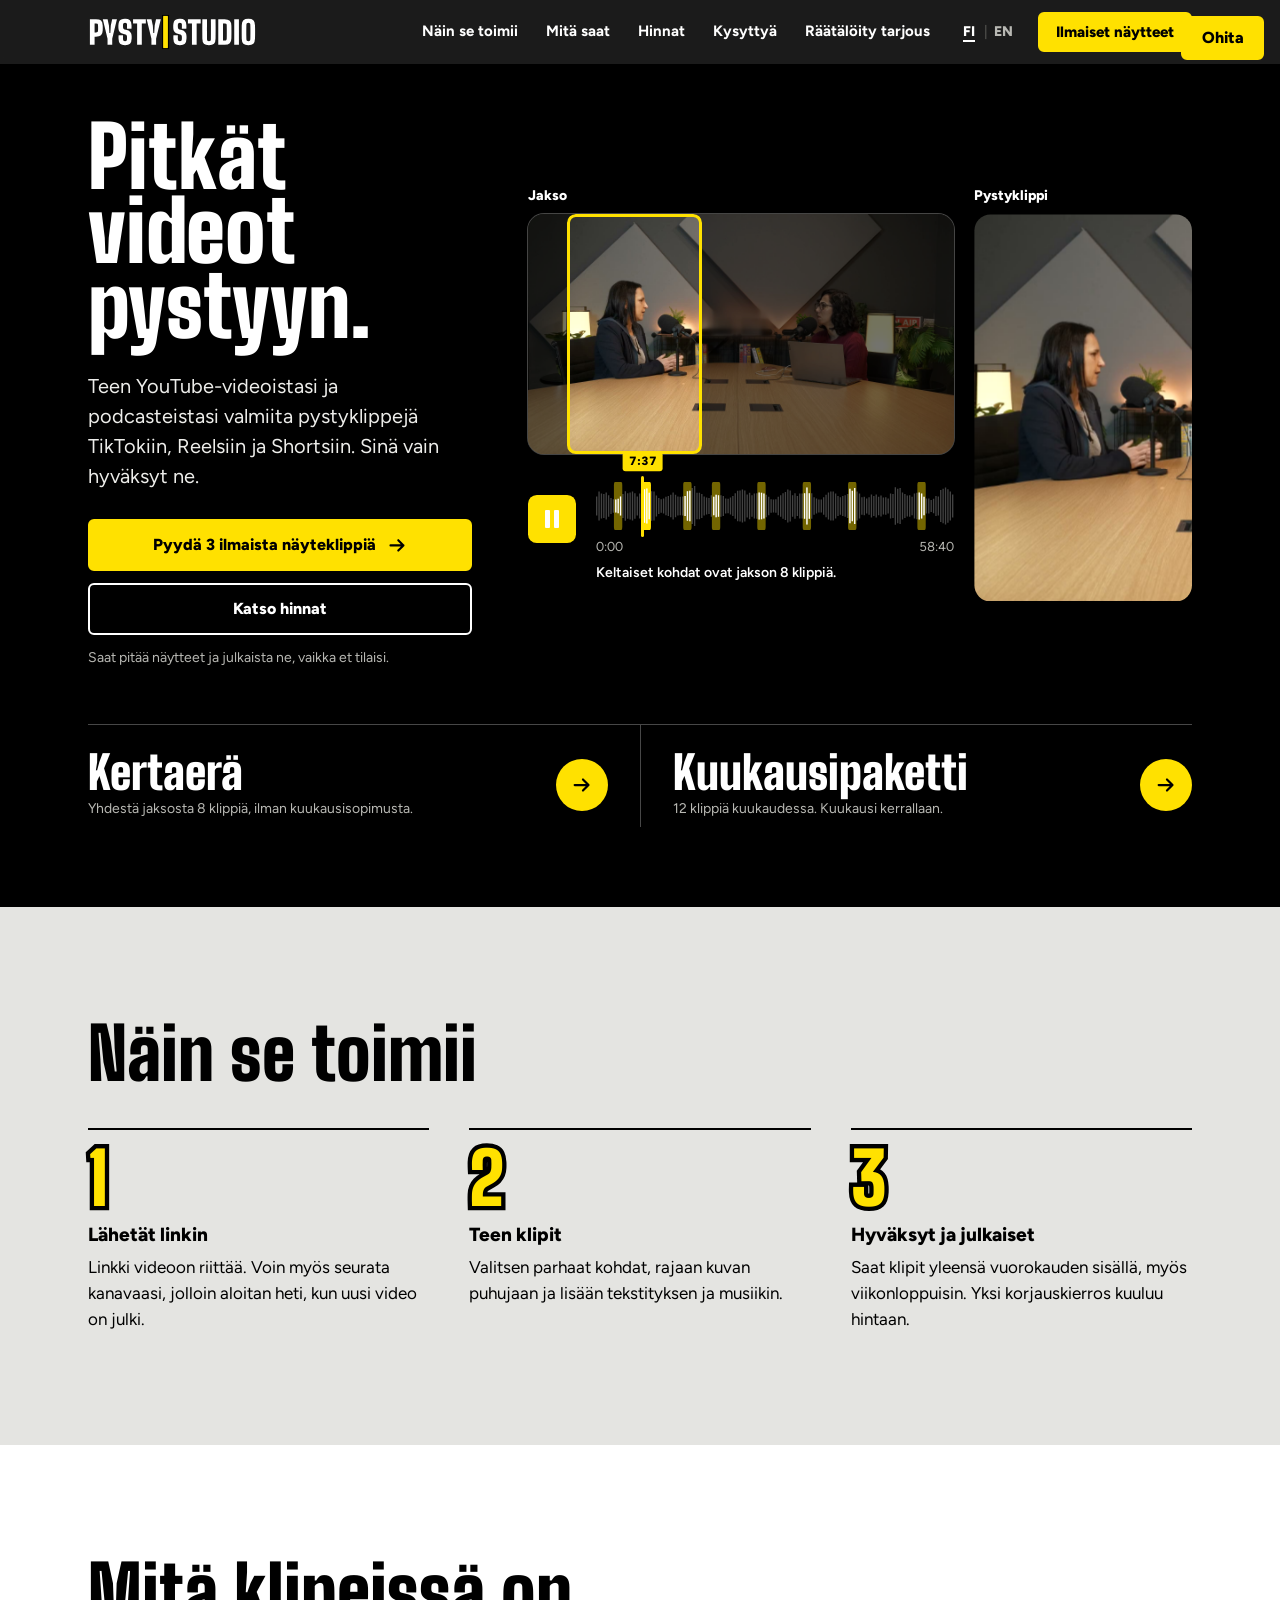
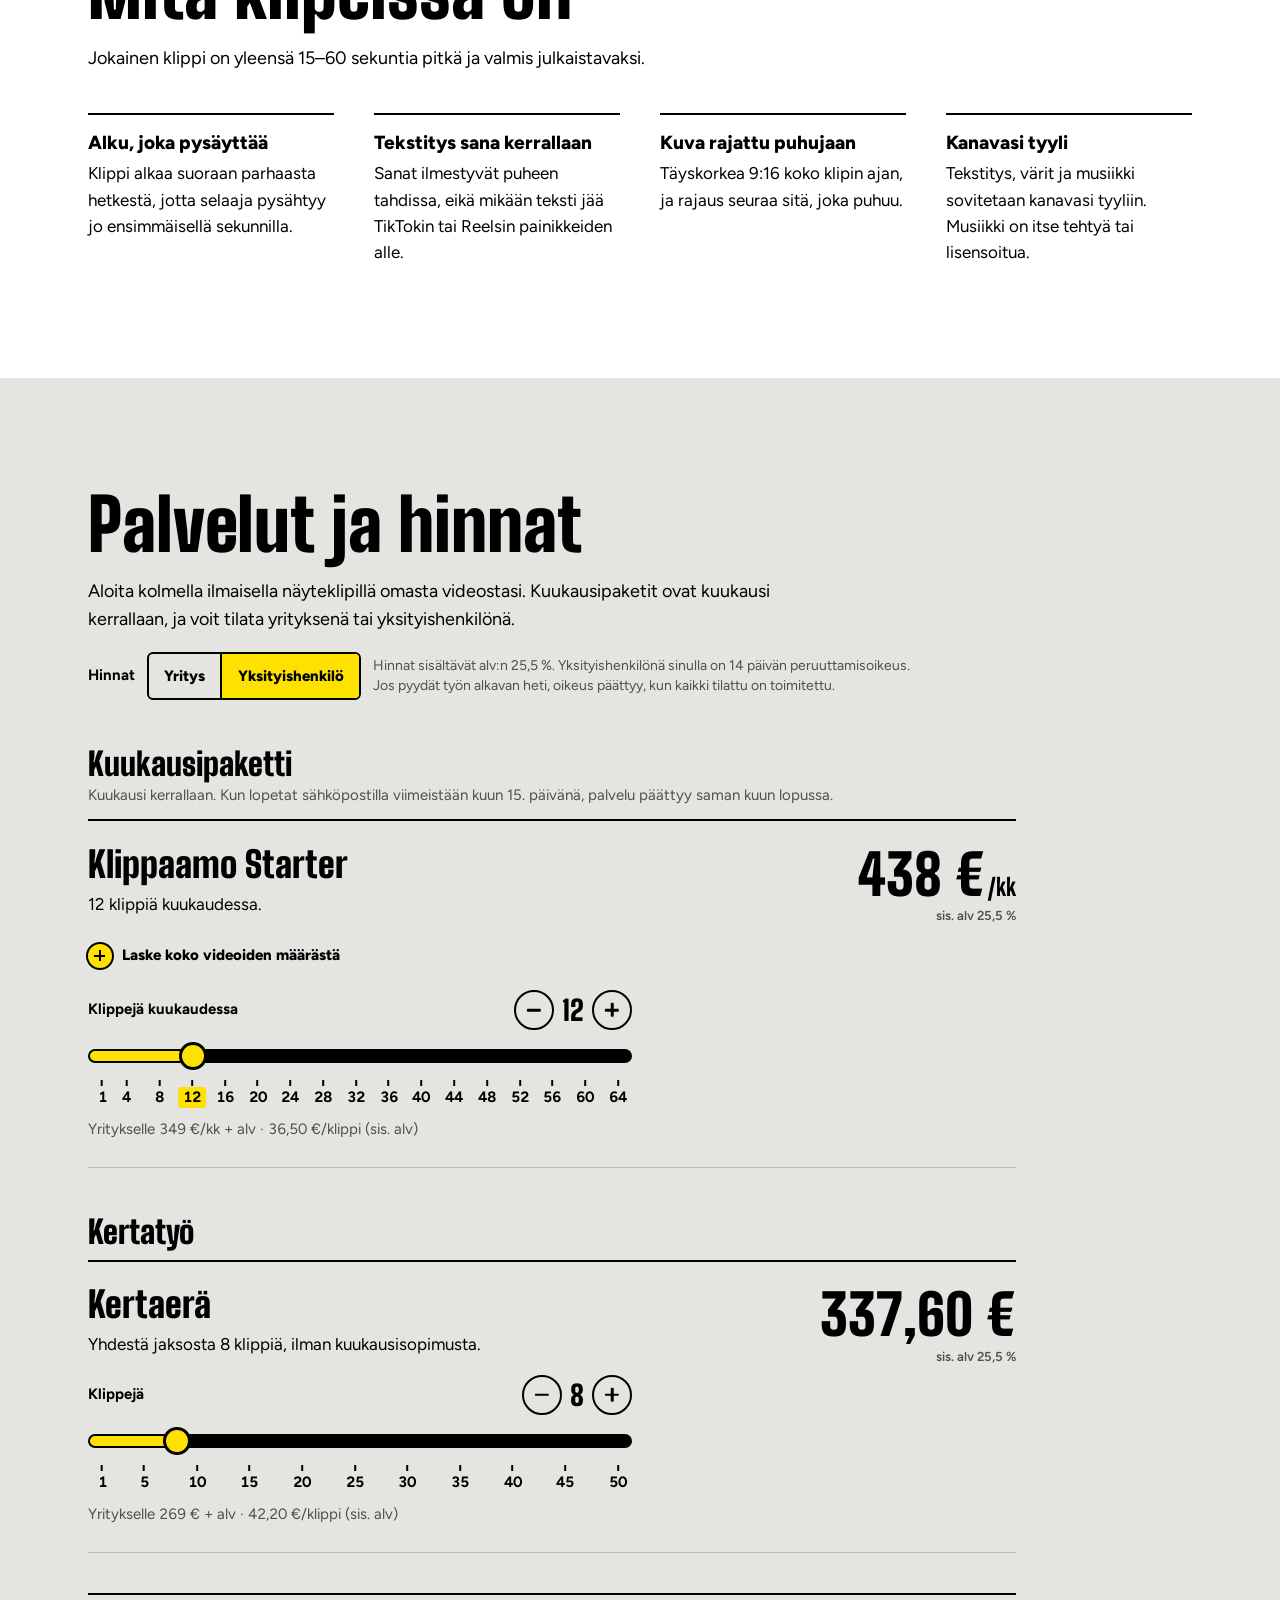
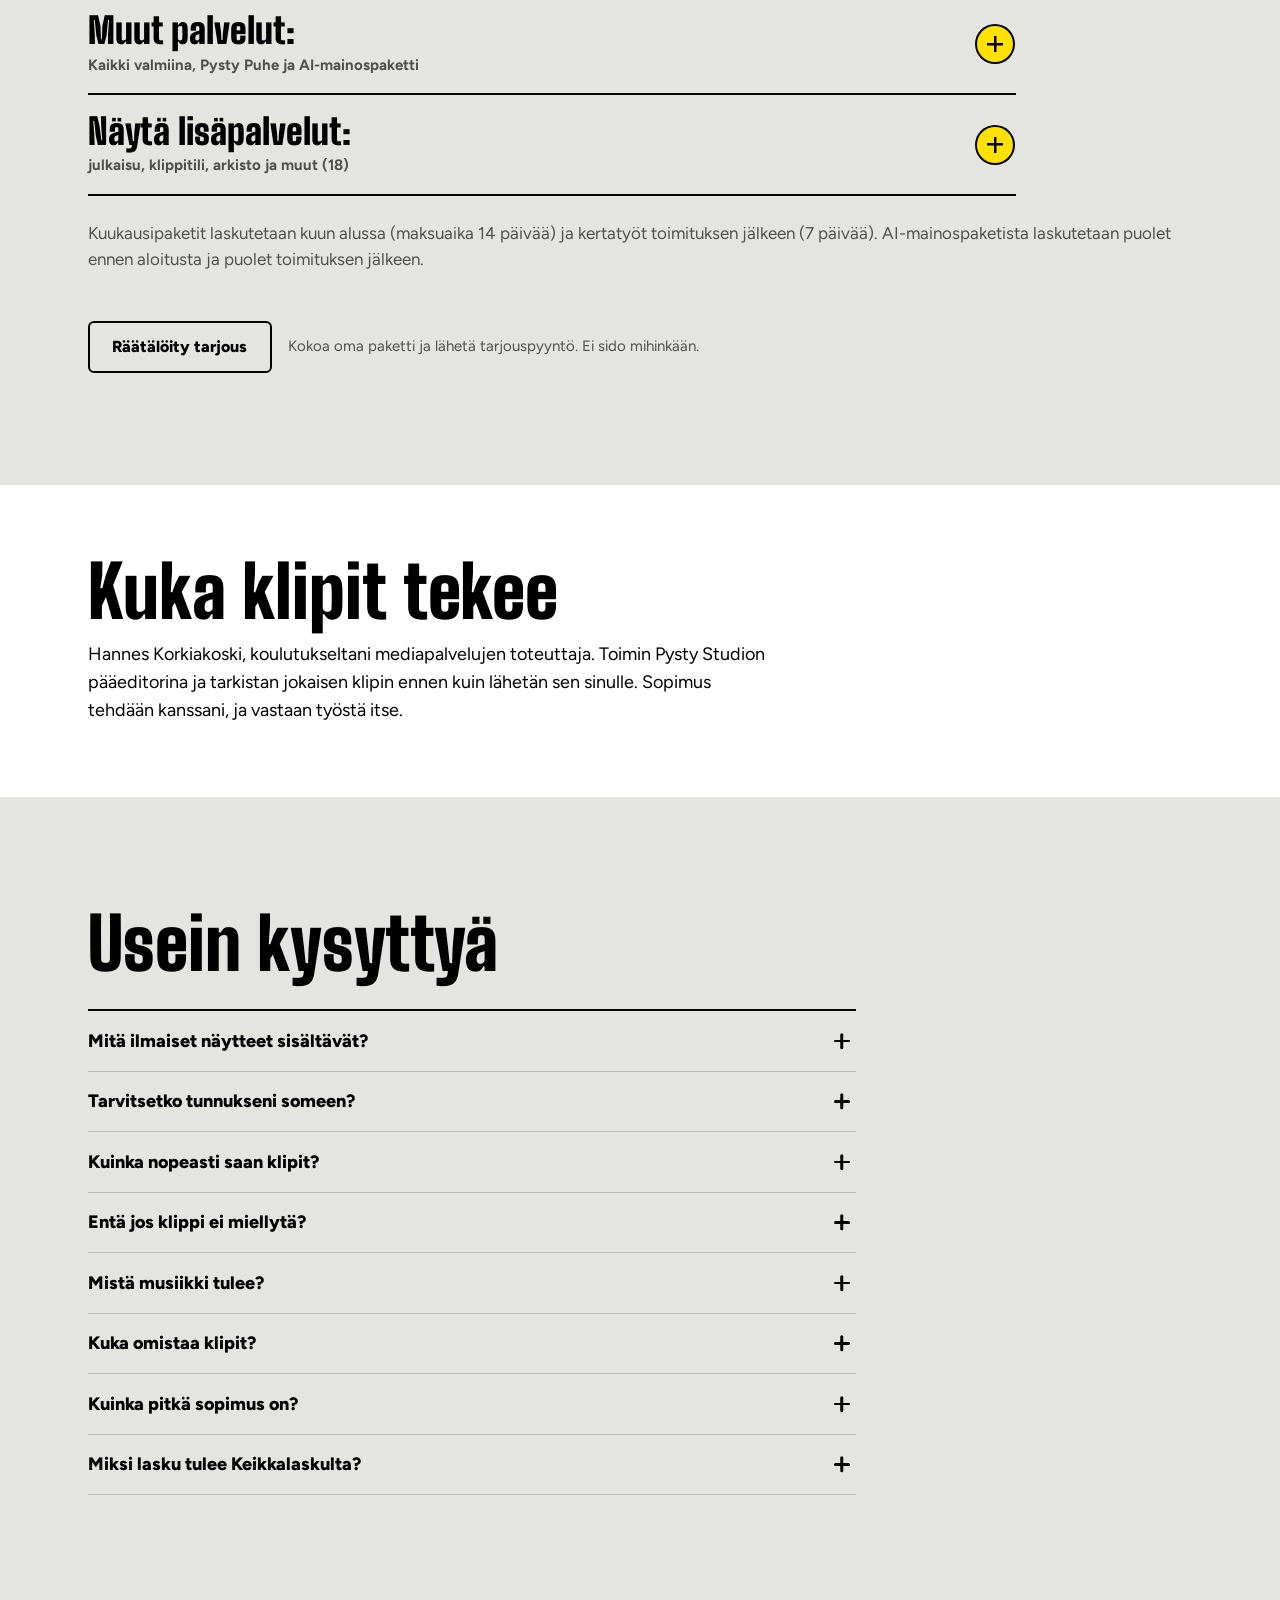
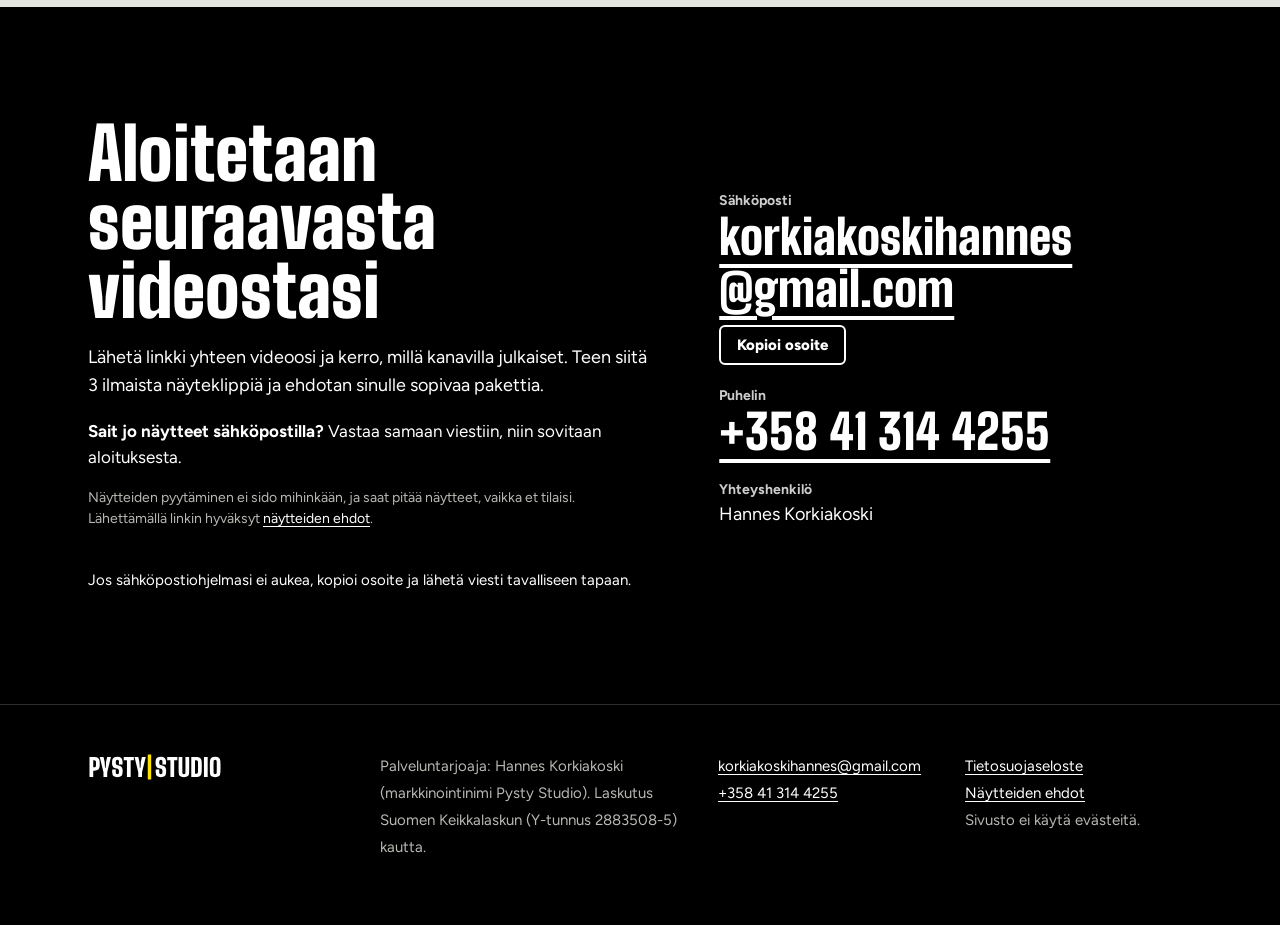
==== commit fa598a04: "Peruuttamisoikeuden tarkennus: oikeus päättyy, kun kaikki tilattu on toimitettu, jos asiakas pyytää " ====
--- a/index.html
+++ b/index.html
@@ -226,7 +226,7 @@
             <button type="button" data-hintatapa-nappi="yritys" aria-pressed="false">Yritys</button>
             <button type="button" data-hintatapa-nappi="kuluttaja" aria-pressed="true">Yksityishenkilö</button>
           </div>
-          <p class="valuutta-huomio" data-hintatapa-huomio data-kuluttaja="Hinnat sisältävät alv:n 25,5 %. Yksityishenkilönä sinulla on 14 päivän peruuttamisoikeus." data-yritys="Hinnat ovat alv 0 %, ja laskuun lisätään alv 25,5 %."></p>
+          <p class="valuutta-huomio" data-hintatapa-huomio data-kuluttaja="Hinnat sisältävät alv:n 25,5 %. Yksityishenkilönä sinulla on 14 päivän peruuttamisoikeus. Jos pyydät työn alkavan heti, oikeus päättyy, kun kaikki tilattu on toimitettu." data-yritys="Hinnat ovat alv 0 %, ja laskuun lisätään alv 25,5 %."></p>
           <p class="piilotettu" data-hintatapa-ilmoitus aria-live="polite"></p>
         </div>
         <!-- Hintavivut palautettu 28.10.2026 (Hanneksen pyyntö: vipu oli kivemman näköinen kuin pakettikortit). Klippaamossa koot 4–64,
@@ -542,7 +542,7 @@
           </details>
           <details>
             <summary>Kuinka pitkä sopimus on?</summary>
-            <p>Kuukausipaketit ovat kuukausi kerrallaan. Jos ilmoitat lopettamisesta viimeistään kuun 15. päivänä, palvelu päättyy saman kuun lopussa, muuten seuraavan kuun lopussa. Yksityishenkilönä sinulla on lisäksi 14 päivän peruuttamisoikeus.</p>
+            <p>Kuukausipaketit ovat kuukausi kerrallaan. Jos ilmoitat lopettamisesta viimeistään kuun 15. päivänä, palvelu päättyy saman kuun lopussa, muuten seuraavan kuun lopussa. Yksityishenkilönä sinulla on lisäksi 14 päivän peruuttamisoikeus. Jos pyydät työn alkavan heti, oikeus päättyy, kun kaikki tilattu on toimitettu.</p>
           </details>
           <details>
             <summary>Miksi lasku tulee Keikkalaskulta?</summary>
